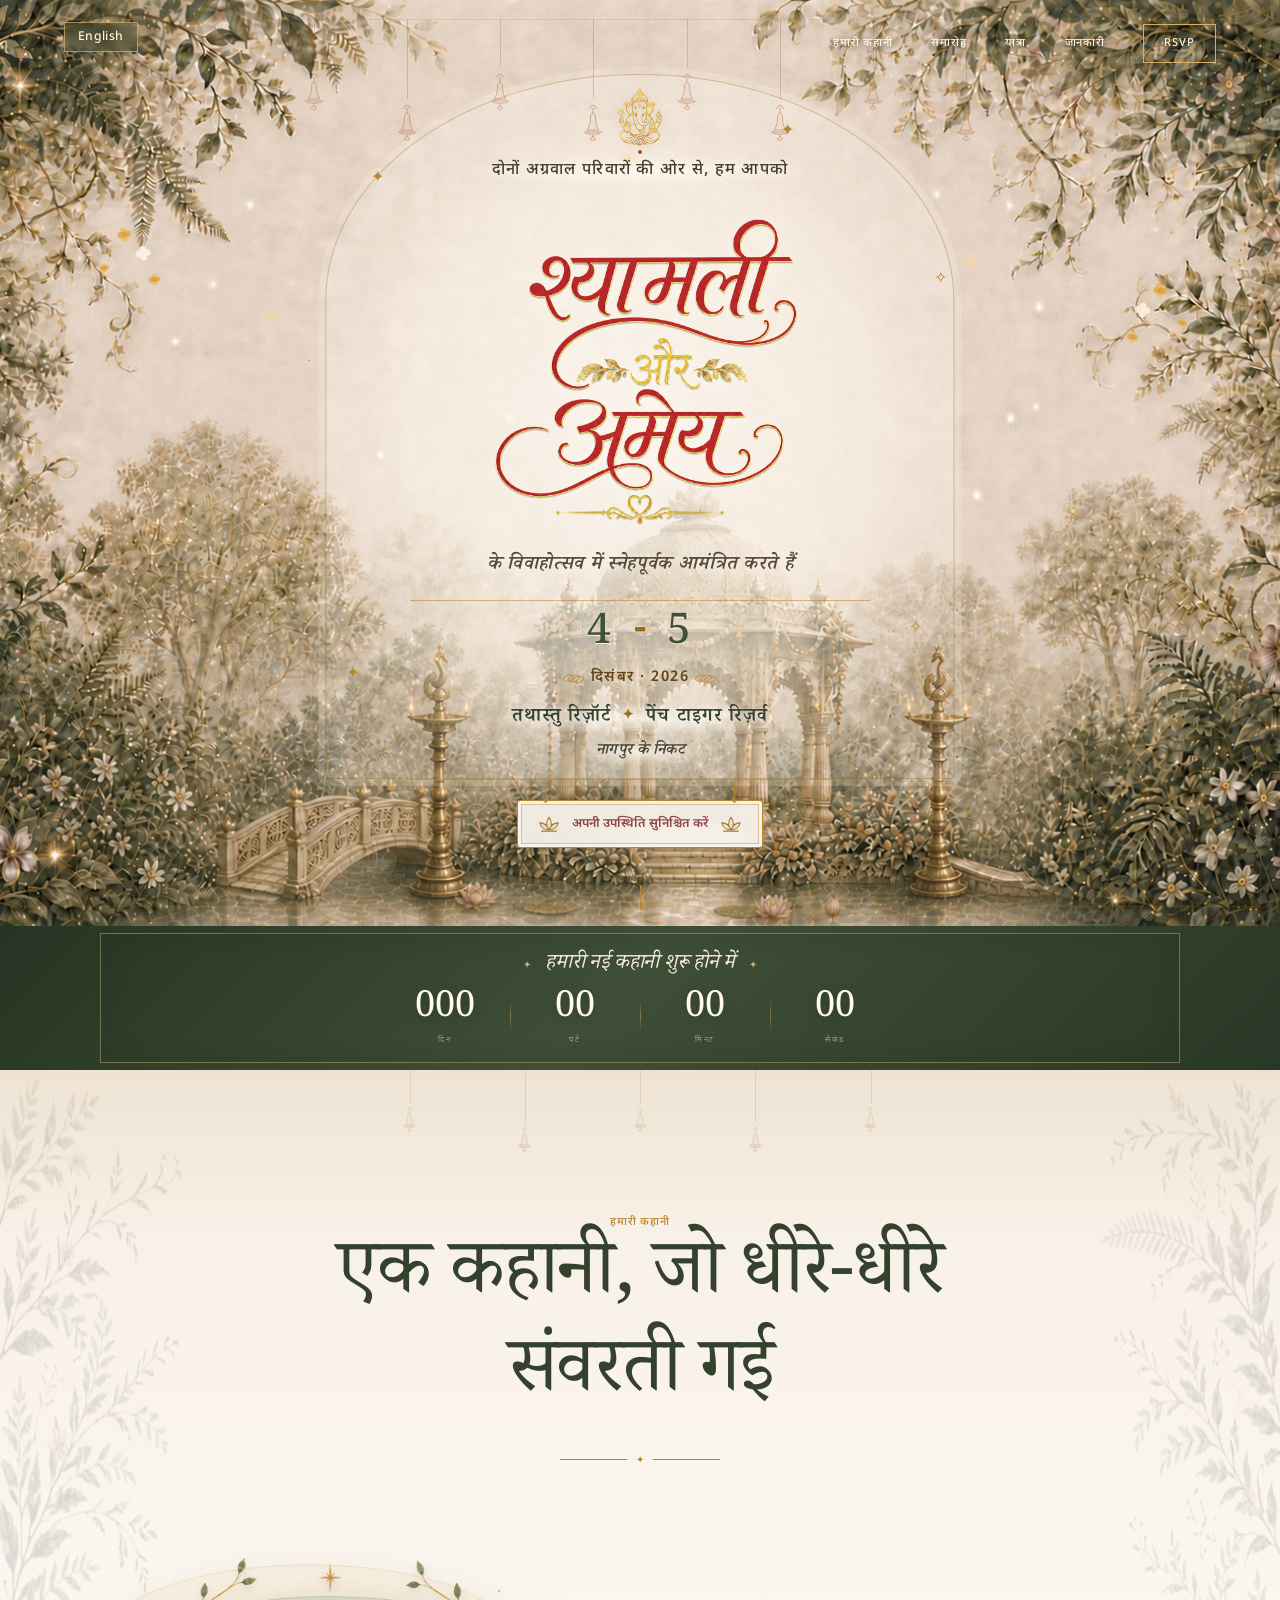
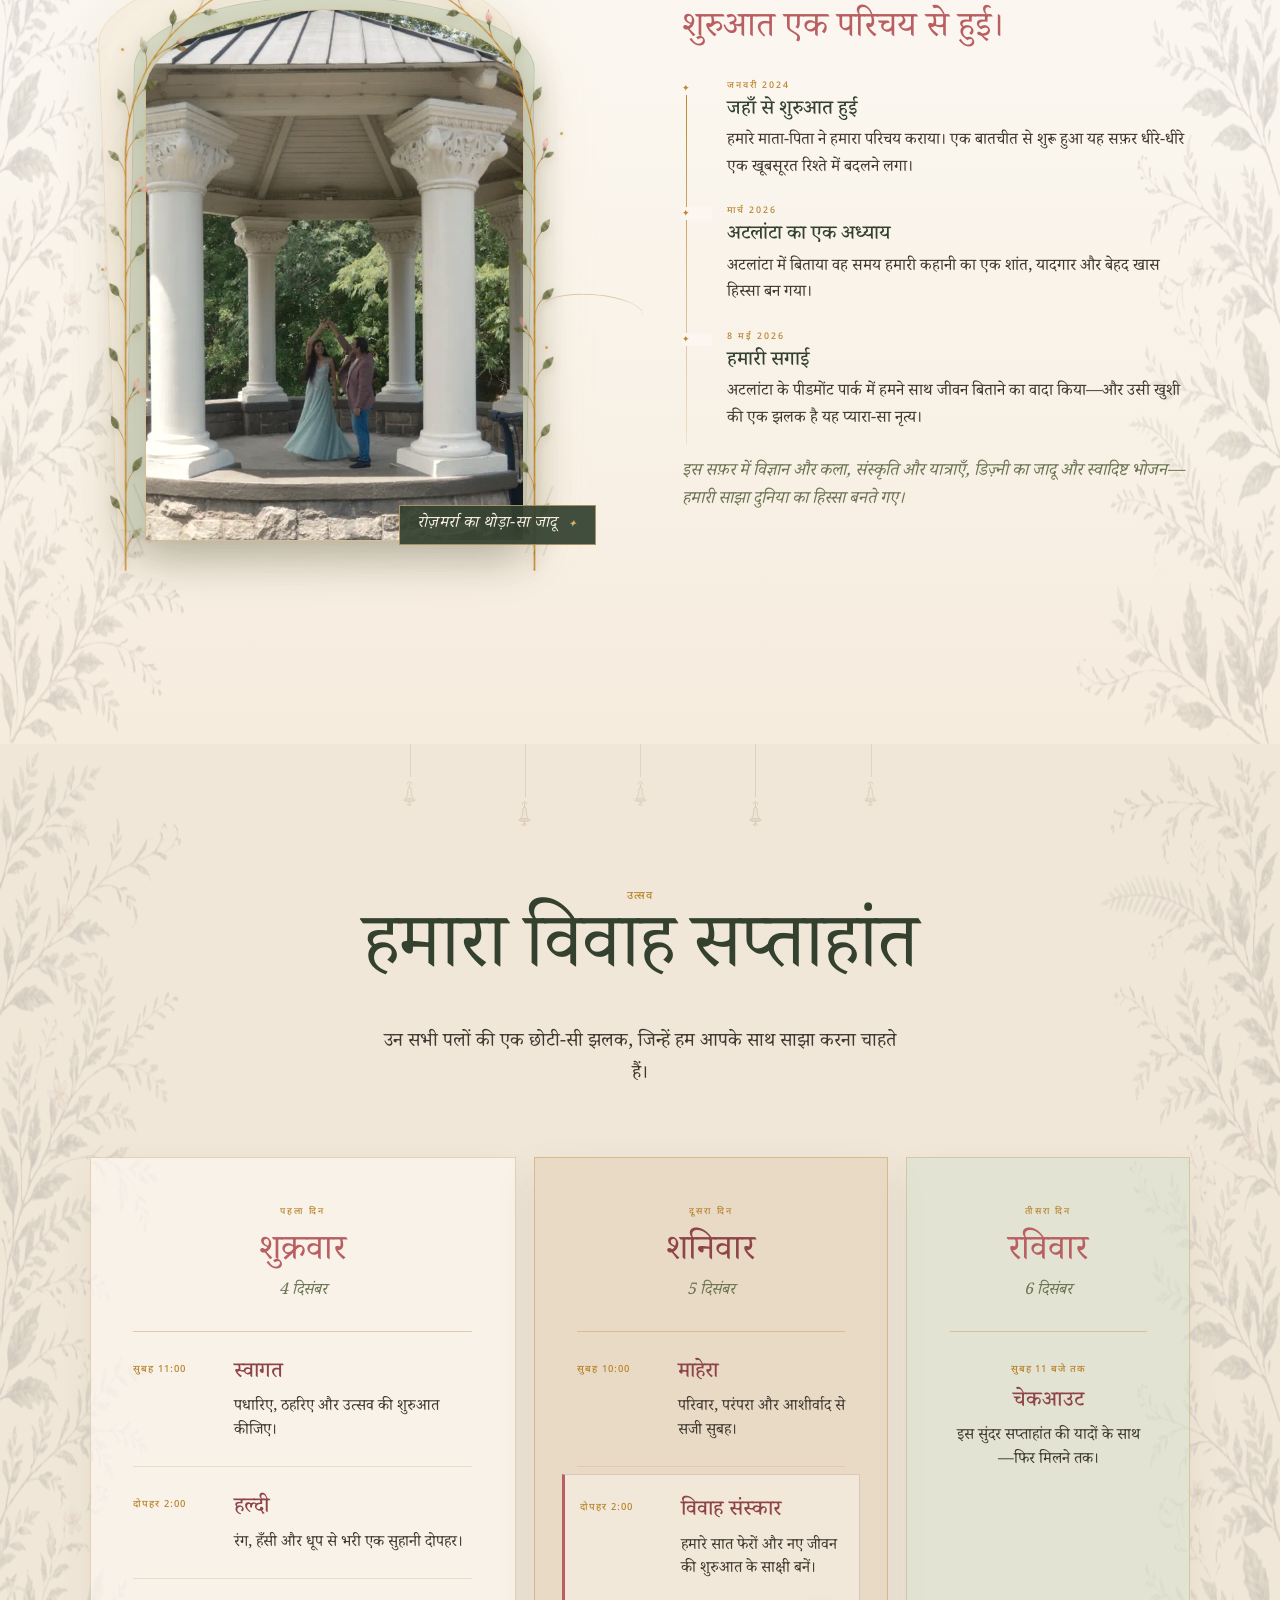
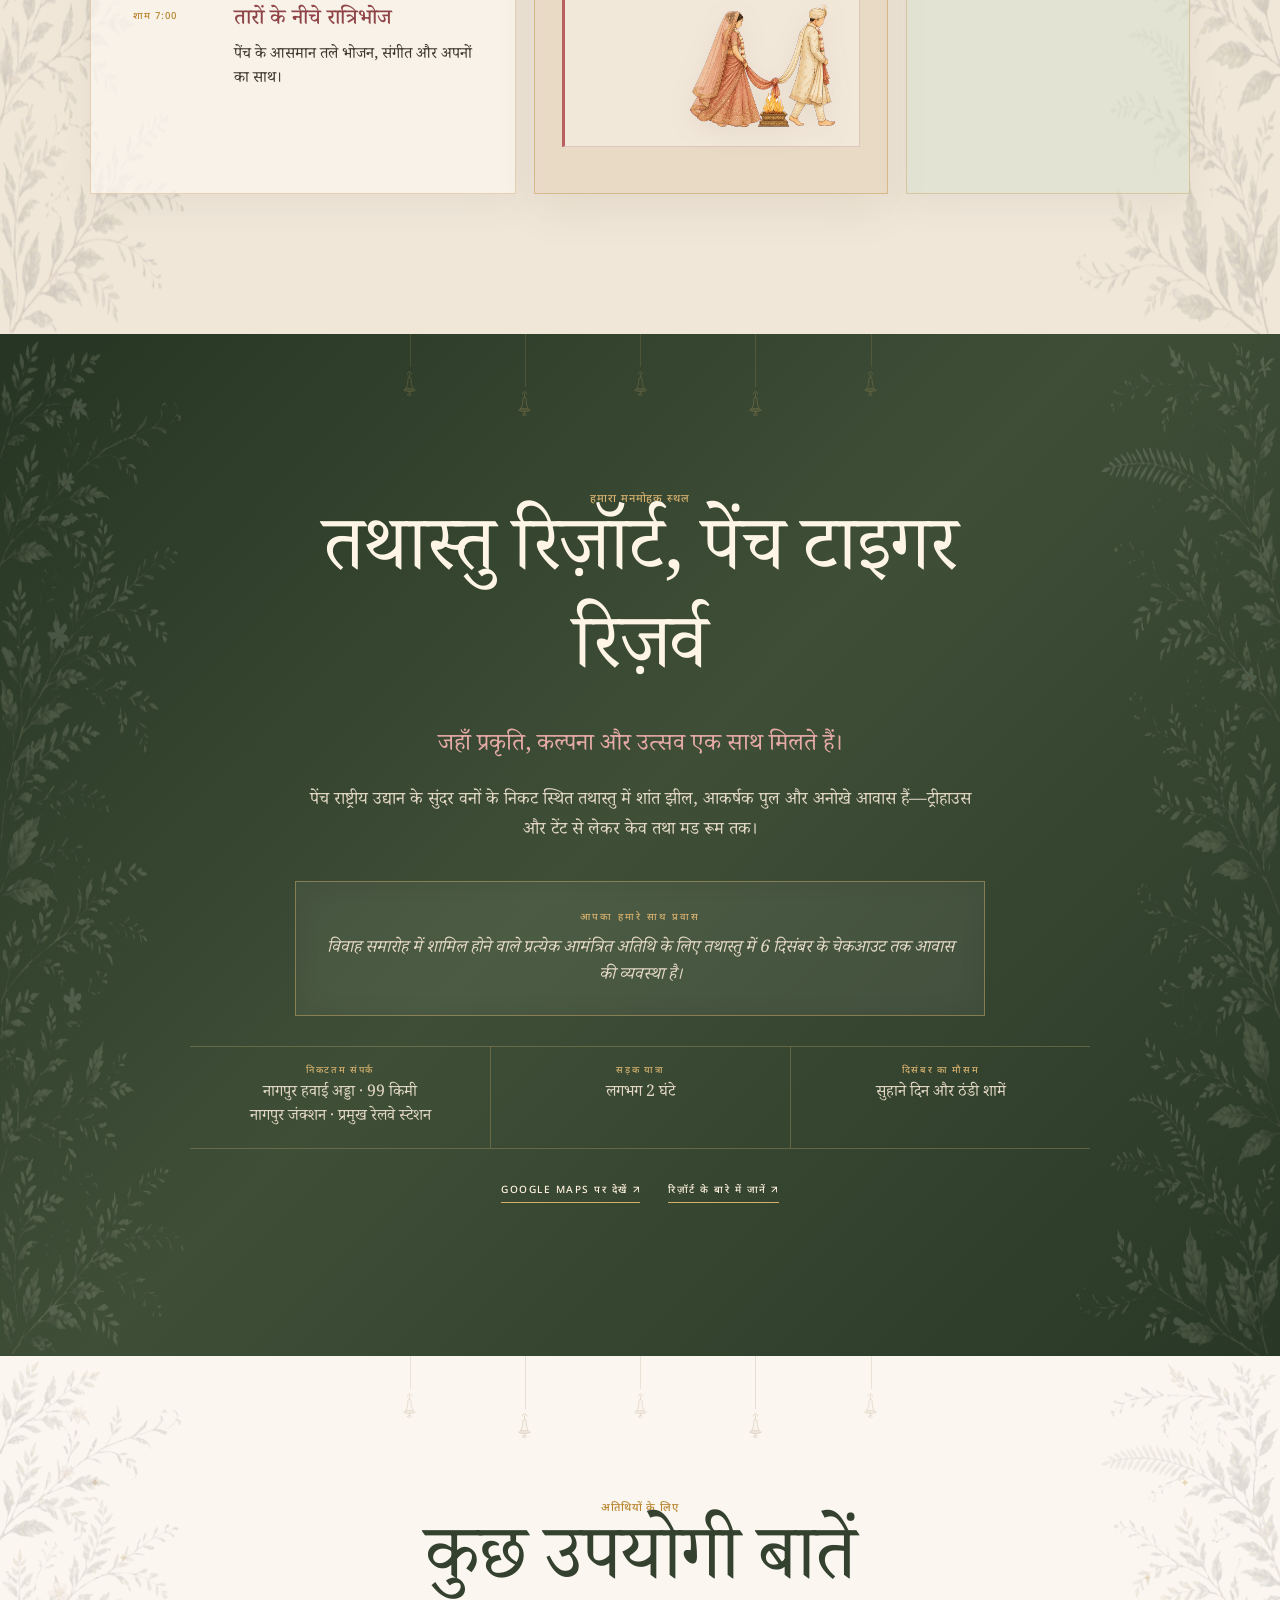
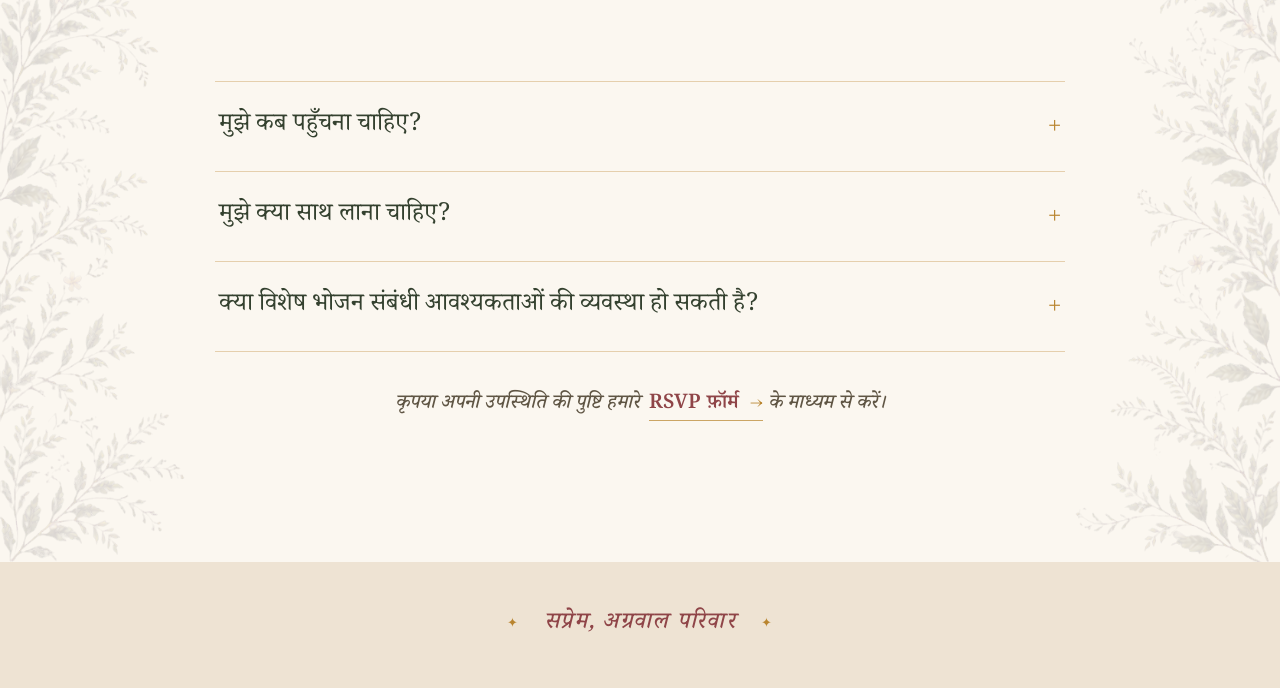
==== hi/index.html @ 08438960 "Add Hindi wedding website" ====
<!doctype html>
<html lang="hi">
  <head>
    <meta charset="UTF-8" />
    <meta name="viewport" content="width=device-width, initial-scale=1.0" />
    <meta name="theme-color" content="#f7f0e7" />
    <meta name="description" content="श्यामली और अमेय के विवाह समारोह में आपका हार्दिक स्वागत है—4 और 5 दिसंबर, तथास्तु रिज़ॉर्ट, पेंच।" />
    <title>श्यामली और अमेय | 4–5 दिसंबर</title>
    <link rel="preconnect" href="https://fonts.googleapis.com" />
    <link rel="preconnect" href="https://fonts.gstatic.com" crossorigin />
    <link href="https://fonts.googleapis.com/css2?family=Cormorant+Garamond:ital,wght@0,400;0,500;0,600;1,400&family=DM+Sans:wght@300;400;500&family=Italiana&family=Noto+Sans+Devanagari:wght@300;400;500;600&family=Noto+Serif+Devanagari:wght@400;500;600&display=swap" rel="stylesheet" />
    <link rel="alternate" hreflang="en" href="../" />
    <link rel="stylesheet" href="../styles.css" />
    <script src="../script.js" defer></script>
  </head>
  <body class="hindi">
    <div class="grain" aria-hidden="true"></div>
    <div class="opening" aria-hidden="true"><div class="opening-sparkles"><i></i><i></i><i></i><i></i><i></i><i></i><i></i><i></i></div></div>
    <a class="language-switch" href="../" lang="en" aria-label="View the English version">English</a>

    <header class="site-header" id="top">
      <nav id="site-nav" aria-label="मुख्य नेविगेशन">
        <a href="#story">हमारी कहानी</a>
        <a href="#celebrations">समारोह</a>
        <a href="#travel">यात्रा</a>
        <a href="#faq">जानकारी</a>
        <a class="nav-rsvp" href="https://docs.google.com/forms/d/e/1FAIpQLSeT7L4MS-FbCJiTMoEOImOir26isin3JlbI_p56dEDRg6IPHA/viewform?usp=header">RSVP</a>
      </nav>
    </header>

    <main>
      <section class="hero">
        <div class="stars" aria-hidden="true"><i>✦</i><i>✧</i><i>✦</i><i>✧</i><i>✦</i><i>·</i></div>
        <div class="fireflies" aria-hidden="true"><i></i><i></i><i></i><i></i><i></i><i></i><i></i></div>
        <div class="indian-accents" aria-hidden="true">
          <svg class="bell-symbols" width="0" height="0"><symbol id="temple-bell" viewBox="0 0 44 58"><path d="M17 7c0-7 10-7 10 0m-5 0v7M10 44h24M13 41c4-7 5-12 5-19 0-5 2-8 4-8s4 3 4 8c0 7 1 12 5 19H13ZM8 44c4 5 24 5 28 0m-14 4v4m-4 3c2-5 6-5 8 0-2 3-6 3-8 0Z" /></symbol></svg>
          <div class="bell-garland"><i><svg viewBox="0 0 44 58"><use href="#temple-bell" /></svg></i><i><svg viewBox="0 0 44 58"><use href="#temple-bell" /></svg></i><i><svg viewBox="0 0 44 58"><use href="#temple-bell" /></svg></i><i><svg viewBox="0 0 44 58"><use href="#temple-bell" /></svg></i><i><svg viewBox="0 0 44 58"><use href="#temple-bell" /></svg></i><i><svg viewBox="0 0 44 58"><use href="#temple-bell" /></svg></i><i><svg viewBox="0 0 44 58"><use href="#temple-bell" /></svg></i><i><svg viewBox="0 0 44 58"><use href="#temple-bell" /></svg></i></div>
          <div class="blossoms blossoms-left"><i></i><i></i><i></i><b></b></div><div class="blossoms blossoms-right"><i></i><i></i><i></i><b></b></div>
        </div>
        <div class="hero-copy reveal">
          <div class="ganesha-mark" aria-hidden="true"><img class="hero-ganesha" src="../ganesha-gold.png" alt="" /><i></i></div>
          <p class="hero-kicker">दोनों अग्रवाल परिवारों की ओर से, हम आपको</p>
          <h1 class="sr-only">श्यामली और अमेय</h1>
          <img class="hero-wordmark hero-wordmark-hindi" src="../hero-wordmark-hindi-v3.png" alt="श्यामली और अमेय" />
          <p class="hero-invitation">के विवाहोत्सव में स्नेहपूर्वक आमंत्रित करते हैं</p>
          <div class="hero-details">
            <p class="date"><strong>4 <em>-</em> 5</strong><span class="date-month"><i class="lotus-bud" aria-hidden="true"></i>दिसंबर · 2026<i class="lotus-bud" aria-hidden="true"></i></span></p>
            <p class="place"><span>तथास्तु रिज़ॉर्ट</span><i>✦</i><span>पेंच टाइगर रिज़र्व</span></p>
            <p class="venue-note">नागपुर के निकट</p>
          </div>
          <a class="button" href="https://docs.google.com/forms/d/e/1FAIpQLSeT7L4MS-FbCJiTMoEOImOir26isin3JlbI_p56dEDRg6IPHA/viewform?usp=header">
            <svg class="button-lotus" viewBox="0 0 24 18" aria-hidden="true"><path d="M12 15C8.5 11.5 8.7 5.4 12 1.5c3.3 3.9 3.5 10 0 13.5ZM12 15C7.1 15 3.2 12.2 2 7.5c4.8.1 8.1 2.7 10 7.5Zm0 0c4.9 0 8.8-2.8 10-7.5-4.8.1-8.1 2.7-10 7.5ZM4 16.5h16" /></svg><span>अपनी उपस्थिति सुनिश्चित करें</span><svg class="button-lotus" viewBox="0 0 24 18" aria-hidden="true"><path d="M12 15C8.5 11.5 8.7 5.4 12 1.5c3.3 3.9 3.5 10 0 13.5ZM12 15C7.1 15 3.2 12.2 2 7.5c4.8.1 8.1 2.7 10 7.5Zm0 0c4.9 0 8.8-2.8 10-7.5-4.8.1-8.1 2.7-10 7.5ZM4 16.5h16" /></svg>
          </a>
        </div>
        <div class="scroll-cue" aria-hidden="true"><span>आगे बढ़ें</span><i></i></div>
      </section>

      <section class="countdown-section" aria-label="विवाह की उलटी गिनती">
        <div class="countdown-inner reveal">
          <div class="countdown-heading"><span aria-hidden="true">✦</span><div><p>हमारे नए अध्याय तक</p><h2>हमारी नई कहानी शुरू होने में</h2></div><span aria-hidden="true">✦</span></div>
          <div class="countdown" data-date="2026-12-05T17:00:00+05:30"><div><strong data-unit="days">000</strong><span>दिन</span></div><div><strong data-unit="hours">00</strong><span>घंटे</span></div><div><strong data-unit="minutes">00</strong><span>मिनट</span></div><div><strong data-unit="seconds">00</strong><span>सेकंड</span></div></div>
        </div>
      </section>

      <section class="story section" id="story">
        <div class="section-canopy" aria-hidden="true"><div class="section-bells"><i><svg viewBox="0 0 44 58"><use href="#temple-bell" /></svg></i><i><svg viewBox="0 0 44 58"><use href="#temple-bell" /></svg></i><i><svg viewBox="0 0 44 58"><use href="#temple-bell" /></svg></i><i><svg viewBox="0 0 44 58"><use href="#temple-bell" /></svg></i><i><svg viewBox="0 0 44 58"><use href="#temple-bell" /></svg></i></div></div>
        <div class="section-heading reveal"><span class="kicker">हमारी कहानी</span><h2>एक कहानी, जो धीरे-धीरे संवरती गई</h2></div>
        <div class="story-layout">
          <figure class="story-image reveal">
            <span class="story-ambient" aria-hidden="true"><i></i><i></i><i></i><i></i><i></i></span>
            <img class="story-motion" src="../our-story.webp" alt="बगीचे में साथ नृत्य करते श्यामली और अमेय" width="600" height="800" loading="lazy" />
            <img class="story-still" src="../our-story-still.jpg" alt="बगीचे में साथ नृत्य करते श्यामली और अमेय" width="600" height="800" loading="lazy" />
            <img class="story-botanical-frame" src="../story-frame-v4.png" alt="" aria-hidden="true" />
            <figcaption>रोज़मर्रा का थोड़ा-सा जादू <span>✦</span></figcaption>
          </figure>
          <div class="story-copy reveal">
            <p class="lead">शुरुआत एक परिचय से हुई।</p>
            <ol class="story-moments">
              <li><time datetime="2024-01">जनवरी 2024</time><h3>जहाँ से शुरुआत हुई</h3><p>हमारे माता-पिता ने हमारा परिचय कराया। एक बातचीत से शुरू हुआ यह सफ़र धीरे-धीरे एक खूबसूरत रिश्ते में बदलने लगा।</p></li>
              <li><time datetime="2026-03">मार्च 2026</time><h3>अटलांटा का एक अध्याय</h3><p>अटलांटा में बिताया वह समय हमारी कहानी का एक शांत, यादगार और बेहद खास हिस्सा बन गया।</p></li>
              <li><time datetime="2026-05-08">8 मई 2026</time><h3>हमारी सगाई</h3><p>अटलांटा के पीडमोंट पार्क में हमने साथ जीवन बिताने का वादा किया—और उसी खुशी की एक झलक है यह प्यारा-सा नृत्य।</p></li>
            </ol>
            <p class="story-closing">इस सफ़र में विज्ञान और कला, संस्कृति और यात्राएँ, डिज़्नी का जादू और स्वादिष्ट भोजन—हमारी साझा दुनिया का हिस्सा बनते गए।</p>
          </div>
        </div>
      </section>

      <section class="celebrations section" id="celebrations">
        <div class="section-canopy" aria-hidden="true"><div class="section-bells"><i><svg viewBox="0 0 44 58"><use href="#temple-bell" /></svg></i><i><svg viewBox="0 0 44 58"><use href="#temple-bell" /></svg></i><i><svg viewBox="0 0 44 58"><use href="#temple-bell" /></svg></i><i><svg viewBox="0 0 44 58"><use href="#temple-bell" /></svg></i><i><svg viewBox="0 0 44 58"><use href="#temple-bell" /></svg></i></div></div>
        <div class="section-heading reveal"><span class="kicker">उत्सव</span><h2>हमारा विवाह सप्ताहांत</h2><p>उन सभी पलों की एक छोटी-सी झलक, जिन्हें हम आपके साथ साझा करना चाहते हैं।</p></div>
        <div class="schedule-grid">
          <article class="schedule-day reveal"><header><span>पहला दिन</span><h3>शुक्रवार</h3><p>4 दिसंबर</p></header><ol><li><time datetime="2026-12-04T11:00">सुबह 11:00</time><div><h4>स्वागत</h4><p>पधारिए, ठहरिए और उत्सव की शुरुआत कीजिए।</p></div></li><li><time datetime="2026-12-04T14:00">दोपहर 2:00</time><div><h4>हल्दी</h4><p>रंग, हँसी और धूप से भरी एक सुहानी दोपहर।</p></div></li><li><time datetime="2026-12-04T19:00">शाम 7:00</time><div><h4>तारों के नीचे रात्रिभोज</h4><p>पेंच के आसमान तले भोजन, संगीत और अपनों का साथ।</p></div></li></ol></article>
          <article class="schedule-day featured reveal"><header><span>दूसरा दिन</span><h3>शनिवार</h3><p>5 दिसंबर</p></header><ol><li><time datetime="2026-12-05T10:00">सुबह 10:00</time><div><h4>माहेरा</h4><p>परिवार, परंपरा और आशीर्वाद से सजी सुबह।</p></div></li><li><time datetime="2026-12-05T14:00">दोपहर 2:00</time><div><h4>विवाह संस्कार</h4><p>हमारे सात फेरों और नए जीवन की शुरुआत के साक्षी बनें।</p><img class="ceremony-art" src="../pheras-clipart.png" alt="" aria-hidden="true" loading="lazy" /></div></li></ol></article>
          <article class="schedule-day departure reveal"><header><span>तीसरा दिन</span><h3>रविवार</h3><p>6 दिसंबर</p></header><ol><li><time datetime="2026-12-06T11:00">सुबह 11 बजे तक</time><div><h4>चेकआउट</h4><p>इस सुंदर सप्ताहांत की यादों के साथ—फिर मिलने तक।</p></div></li></ol></article>
        </div>
      </section>

      <section class="venue" id="travel">
        <div class="section-canopy" aria-hidden="true"><div class="section-bells"><i><svg viewBox="0 0 44 58"><use href="#temple-bell" /></svg></i><i><svg viewBox="0 0 44 58"><use href="#temple-bell" /></svg></i><i><svg viewBox="0 0 44 58"><use href="#temple-bell" /></svg></i><i><svg viewBox="0 0 44 58"><use href="#temple-bell" /></svg></i><i><svg viewBox="0 0 44 58"><use href="#temple-bell" /></svg></i></div></div>
        <div class="venue-copy reveal">
          <span class="kicker">हमारा मनमोहक स्थल</span><h2>तथास्तु रिज़ॉर्ट, पेंच टाइगर रिज़र्व</h2><p class="lead">जहाँ प्रकृति, कल्पना और उत्सव एक साथ मिलते हैं।</p>
          <p>पेंच राष्ट्रीय उद्यान के सुंदर वनों के निकट स्थित तथास्तु में शांत झील, आकर्षक पुल और अनोखे आवास हैं—ट्रीहाउस और टेंट से लेकर केव तथा मड रूम तक।</p>
          <div class="stay-note"><span>आपका हमारे साथ प्रवास</span><p>विवाह समारोह में शामिल होने वाले प्रत्येक आमंत्रित अतिथि के लिए तथास्तु में 6 दिसंबर के चेकआउट तक आवास की व्यवस्था है।</p></div>
          <dl><div><dt>निकटतम संपर्क</dt><dd>नागपुर हवाई अड्डा · 99 किमी<br />नागपुर जंक्शन · प्रमुख रेलवे स्टेशन</dd></div><div><dt>सड़क यात्रा</dt><dd>लगभग 2 घंटे</dd></div><div><dt>दिसंबर का मौसम</dt><dd>सुहाने दिन और ठंडी शामें</dd></div></dl>
          <div class="venue-links"><a class="text-link" href="https://maps.google.com/?q=Tathastu+Pench+Awarghani+Turia+Road+Madhya+Pradesh" target="_blank" rel="noreferrer">Google Maps पर देखें <span>↗</span></a><a class="text-link" href="https://www.tathasturesorts.com/resorts/pench" target="_blank" rel="noreferrer">रिज़ॉर्ट के बारे में जानें <span>↗</span></a></div>
        </div>
      </section>

      <section class="faq section" id="faq">
        <div class="section-canopy" aria-hidden="true"><div class="section-bells"><i><svg viewBox="0 0 44 58"><use href="#temple-bell" /></svg></i><i><svg viewBox="0 0 44 58"><use href="#temple-bell" /></svg></i><i><svg viewBox="0 0 44 58"><use href="#temple-bell" /></svg></i><i><svg viewBox="0 0 44 58"><use href="#temple-bell" /></svg></i><i><svg viewBox="0 0 44 58"><use href="#temple-bell" /></svg></i></div></div>
        <div class="section-heading reveal"><span class="kicker">अतिथियों के लिए</span><h2>कुछ उपयोगी बातें</h2></div>
        <div class="faq-list reveal">
          <details><summary>मुझे कब पहुँचना चाहिए?<span>+</span></summary><p>हम 4 दिसंबर की दोपहर तक पहुँचने का सुझाव देते हैं, ताकि आप आराम से ठहरकर समारोहों के लिए तैयार हो सकें।</p></details>
          <details><summary>मुझे क्या साथ लाना चाहिए?<span>+</span></summary><p>समारोहों के लिए उत्सवी परिधान और दिसंबर की ठंडी शामों के लिए एक हल्की गर्म परत रखें। रिज़ॉर्ट में आरामदायक जूते उपयोगी रहेंगे।</p></details>
          <details><summary>क्या विशेष भोजन संबंधी आवश्यकताओं की व्यवस्था हो सकती है?<span>+</span></summary><p>बिल्कुल। RSVP भरते समय अपनी एलर्जी या भोजन संबंधी आवश्यकताएँ हमें बताएँ; हम उनका पूरा ध्यान रखेंगे।</p></details>
        </div>
        <p class="faq-rsvp reveal">कृपया अपनी उपस्थिति की पुष्टि हमारे <a href="https://docs.google.com/forms/d/e/1FAIpQLSeT7L4MS-FbCJiTMoEOImOir26isin3JlbI_p56dEDRg6IPHA/viewform?usp=header">RSVP फ़ॉर्म <span>→</span></a> के माध्यम से करें।</p>
      </section>
    </main>

    <footer><p class="footer-family"><i aria-hidden="true">✦</i>सप्रेम, अग्रवाल परिवार<i aria-hidden="true">✦</i></p></footer>
  </body>
</html>
---- styles.css ----
:root {
  --ivory: #fbf7f0;
  --paper: #f5eadc;
  --rose: #b95f62;
  --rose-dark: #8f4548;
  --sage: #6b7552;
  --forest: #34412f;
  --gold: #b9852f;
  --gold-light: #d5b06d;
  --ink: #3f382f;
  --serif: "Cormorant Garamond", Georgia, serif;
  --display: "Italiana", Georgia, serif;
  --sans: "DM Sans", sans-serif;
}

* { box-sizing: border-box; }
html { scroll-behavior: smooth; }
body { margin: 0; color: var(--ink); background: var(--ivory); font-family: var(--sans); font-weight: 300; }
body.hindi { --serif: "Noto Serif Devanagari", "Cormorant Garamond", serif; --display: "Noto Serif Devanagari", "Italiana", serif; --sans: "Noto Sans Devanagari", "DM Sans", sans-serif; }
body.hindi h2 { line-height: 1.28; letter-spacing: -.015em; }
body.hindi .hero-kicker, body.hindi .kicker, body.hindi nav a { letter-spacing: .08em; }
body.hindi .hero-kicker { font-size: clamp(.9rem, 1.25vw, 1.08rem); line-height: 1.5; }
body.hindi .hero-invitation { line-height: 1.55; }
body.hindi .button { letter-spacing: 0; font-size: .78rem; line-height: 1.35; text-transform: none; }
body.hindi .button span { white-space: nowrap; }
body.hindi .date strong { line-height: 1; letter-spacing: .06em; }
body.hindi .date span { line-height: 1.4; letter-spacing: .1em; }
body.hindi .story-moments h3, body.hindi .schedule-day h3, body.hindi .schedule-day h4 { line-height: 1.42; }
img { display: block; max-width: 100%; }
a { color: inherit; }
.sr-only { position: absolute; width: 1px; height: 1px; overflow: hidden; clip: rect(0,0,0,0); }
.grain { position: fixed; inset: 0; z-index: 20; pointer-events: none; opacity: .055; background-image: url("data:image/svg+xml,%3Csvg viewBox='0 0 180 180' xmlns='http://www.w3.org/2000/svg'%3E%3Cfilter id='n'%3E%3CfeTurbulence type='fractalNoise' baseFrequency='.9' numOctaves='3' stitchTiles='stitch'/%3E%3C/filter%3E%3Crect width='100%25' height='100%25' filter='url(%23n)' opacity='.55'/%3E%3C/svg%3E"); }

.opening { position: fixed; inset: 0; z-index: 100; display: grid; place-content: center; overflow: hidden; background: #fbf7f0; transition: opacity .32s ease, visibility 0s linear .32s; }
.opening.is-ready { visibility: hidden; opacity: 0; pointer-events: none; }
.opening-sparkles { position: relative; width: 112px; height: 112px; }
.opening-sparkles i { position: absolute; width: 8px; height: 8px; border-radius: 1px; background: #c8953f; box-shadow: 0 0 12px rgba(200,149,63,.42); opacity: .18; transform: rotate(45deg) scale(.35); animation: openingSparkle 1.35s ease-in-out infinite; }
.opening-sparkles i::after { content: ""; position: absolute; inset: 2px -4px; border-radius: 50%; background: #c8953f; }
.opening-sparkles i:nth-child(1) { left: 48%; top: 5%; animation-delay: 0s; }
.opening-sparkles i:nth-child(2) { left: 76%; top: 21%; width: 6px; height: 6px; animation-delay: -.17s; }
.opening-sparkles i:nth-child(3) { right: 5%; top: 51%; animation-delay: -.34s; }
.opening-sparkles i:nth-child(4) { right: 23%; bottom: 9%; width: 5px; height: 5px; animation-delay: -.51s; }
.opening-sparkles i:nth-child(5) { left: 43%; bottom: 2%; animation-delay: -.68s; }
.opening-sparkles i:nth-child(6) { left: 16%; bottom: 22%; width: 6px; height: 6px; animation-delay: -.85s; }
.opening-sparkles i:nth-child(7) { left: 3%; top: 37%; animation-delay: -1.02s; }
.opening-sparkles i:nth-child(8) { left: 22%; top: 14%; width: 5px; height: 5px; animation-delay: -1.19s; }
@keyframes openingSparkle { 0%,100% { opacity: .12; transform: rotate(45deg) scale(.4); } 45% { opacity: .9; transform: rotate(90deg) scale(1); } }
.language-switch { position: absolute; z-index: 35; top: 22px; left: 5vw; min-width: 61px; padding: 8px 13px 7px; color: #fff4df; border: 1px solid rgba(213,176,109,.72); background: rgba(52,65,47,.32); box-shadow: 0 4px 16px rgba(31,39,27,.1); text-align: center; text-decoration: none; font: 500 .76rem/1.1 var(--sans); letter-spacing: .06em; backdrop-filter: blur(5px); transition: background .25s, transform .25s; }
.language-switch:hover { background: rgba(52,65,47,.55); transform: translateY(-1px); }
body.hindi .language-switch { letter-spacing: .03em; }

.site-header { position: absolute; top: 0; left: 0; z-index: 30; width: 100%; padding: 24px 5vw; display: flex; align-items: center; justify-content: flex-end; color: #fff4df; text-shadow: 0 1px 8px rgba(28,38,24,.72); }
.site-header.scrolled { position: fixed; padding-block: 15px; color: var(--forest); text-shadow: none; background: rgba(251,247,240,.92); backdrop-filter: blur(14px); box-shadow: 0 1px 0 rgba(185,133,47,.18); animation: slideDown .4s both; }
@keyframes slideDown { from { transform: translateY(-100%); } }
.wordmark, .footer-mark { font: 400 1.45rem/1 var(--display); letter-spacing: .08em; text-decoration: none; }
.wordmark i, .footer-mark i { color: var(--rose); font-family: var(--serif); }
nav { display: flex; align-items: center; gap: clamp(22px, 3vw, 48px); }
nav a { position: relative; color: inherit; text-decoration: none; text-transform: uppercase; letter-spacing: .16em; font-size: .69rem; font-weight: 500; }
nav a:not(.nav-rsvp)::after { content: ""; position: absolute; left: 0; bottom: -7px; width: 0; height: 1px; background: var(--gold); transition: width .3s; }
nav a:hover::after { width: 100%; }
.nav-rsvp { padding: 11px 20px; border: 1px solid var(--gold-light); }
.site-header.scrolled .nav-rsvp { border-color: var(--gold); }

.hero { position: relative; min-height: 100svh; display: grid; place-items: center; overflow: hidden; isolation: isolate; background: #f7eee2 url("hero-garden-desktop-v9.png") center/cover no-repeat; }
.hero::before { content: ""; position: absolute; z-index: 0; width: min(49vw, 660px); height: 76%; top: 8%; left: 50%; transform: translateX(-50%); border: 1px solid rgba(185,133,47,.42); border-radius: 50% 50% 4px 4px / 32% 32% 4px 4px; background: radial-gradient(ellipse at center, rgba(255,251,245,.82) 0, rgba(255,249,239,.6) 52%, rgba(255,249,239,.12) 78%, transparent 79%); box-shadow: 0 0 0 7px rgba(251,247,240,.2), inset 0 0 60px rgba(255,255,255,.3); }
.hero::after { content: ""; position: absolute; inset: 19px; z-index: 6; border: 1px solid rgba(185,133,47,.18); pointer-events: none; }
.indian-accents { position: absolute; inset: 0; z-index: 2; pointer-events: none; }
.bell-symbols { position: absolute; }
.bell-garland { position: absolute; top: 19px; left: 50%; z-index: 3; width: min(680px, 72vw); display: flex; justify-content: space-between; transform: translateX(-50%); }
.bell-garland > i { position: relative; width: 28px; height: 91px; opacity: .47; }
.bell-garland > i:nth-child(even) { height: 122px; opacity: .52; }
.bell-garland > i::before { content: ""; position: absolute; top: 0; left: 50%; width: 1px; height: calc(100% - 42px); background: rgba(173,105,60,.62); }
.bell-garland svg { position: absolute; left: 0; bottom: 0; width: 28px; overflow: visible; fill: rgba(179,105,57,.08); stroke: #ad693c; stroke-width: 1.45; stroke-linecap: round; stroke-linejoin: round; transform-origin: 50% 0; animation: bellSway 6.5s ease-in-out infinite alternate; }
.bell-garland > i:nth-child(2n) svg { animation-delay: -2.1s; }.bell-garland > i:nth-child(3n) svg { animation-delay: -4.2s; }
.blossoms { position: absolute; width: 88px; height: 80px; opacity: .82; }
.blossoms-left { left: 6.5%; top: 24%; transform: rotate(-11deg); }
.blossoms-right { right: 6%; top: 30%; transform: scaleX(-1) rotate(-8deg); }
.blossoms i, .blossoms b { position: absolute; display: block; border-radius: 50%; }
.blossoms i { width: 9px; height: 9px; background: #d99932; box-shadow: -5px 0 #e4a842, 5px 0 #e4a842, 0 -5px #efbd5a, 0 5px #efbd5a; }
.blossoms i:nth-child(1) { top: 8px; left: 42px; transform: scale(.72); }
.blossoms i:nth-child(2) { top: 37px; left: 16px; transform: scale(.5); }
.blossoms i:nth-child(3) { top: 58px; left: 63px; transform: scale(.6); }
.blossoms b { top: 31px; left: 58px; width: 7px; height: 7px; background: #fff9e9; box-shadow: -4px 0 #fff9e9, 4px 0 #fff9e9, 0 -4px #fff9e9, 0 4px #fff9e9, 0 1px 5px rgba(70,79,54,.18); }
@keyframes bellSway { from { rotate: -1.5deg; } to { rotate: 1.5deg; } }
.hero-copy { position: relative; z-index: 4; width: min(720px, 100%); text-align: center; padding: 86px 20px 78px; }
.ganesha-mark { position: relative; width: 48px; margin: 0 auto 9px; }
.hero-ganesha { width: 48px; height: auto; filter: drop-shadow(0 1px 4px rgba(116,82,28,.16)); }
.ganesha-mark > i { position: absolute; left: 50%; bottom: -7px; width: 4px; height: 4px; border-radius: 50%; background: #a63f3f; box-shadow: 0 0 0 1px rgba(255,244,221,.75); transform: translateX(-50%); }
.eyebrow, .kicker { margin: 0 0 22px; color: var(--gold); text-transform: uppercase; letter-spacing: .32em; font-size: .69rem; font-weight: 500; }
.hero-kicker { width: fit-content; margin: 0 auto; padding: 3px 18px; color: #463a27; background: radial-gradient(ellipse at center, rgba(255,251,243,.78), rgba(255,251,243,0) 75%); text-transform: uppercase; font: 500 clamp(.69rem, .9vw, .8rem)/1.4 var(--sans); letter-spacing: .29em; text-shadow: 0 1px 8px #fffaf0; }
.hero-wordmark { width: min(410px, 37vw); margin: -1px auto -15px; filter: drop-shadow(0 3px 9px rgba(255,251,241,.7)); }
body.hindi .hero-wordmark-hindi { width: min(390px, 35vw); margin-block: -18px -6px; }
.hero-invitation { margin: 0; color: #584a38; font: italic 600 clamp(1.03rem, 1.5vw, 1.26rem)/1.3 var(--serif); letter-spacing: .035em; text-shadow: 0 1px 8px rgba(255,251,243,.95); }
.hero-details { width: min(460px, 92%); margin: 18px auto 20px; padding: 15px 0 14px; border-top: 1px solid rgba(185,133,47,.55); border-bottom: 1px solid rgba(185,133,47,.55); }
.date { margin: 0; color: var(--forest); text-transform: uppercase; }
.date strong { display: block; color: #3f5038; font: 500 clamp(2.05rem, 3.3vw, 2.68rem)/.92 var(--serif); font-variant-numeric: lining-nums; letter-spacing: .1em; text-shadow: 0 1px 0 rgba(255,250,239,.9); }
.date strong sup { position: relative; top: -.52em; margin-left: .04em; font: italic 500 .37em/1 var(--serif); letter-spacing: .04em; }
.date strong em { display: inline-block; margin: 0 .16em; color: #9b671a; font: normal 600 .94em/.75 var(--sans); letter-spacing: 0; vertical-align: .05em; text-shadow: 0 1px 5px rgba(255,244,219,.9); transform: none; }
.date span { display: flex; justify-content: center; align-items: center; gap: 13px; margin-top: 10px; color: #674315; font: 600 clamp(.86rem, 1.15vw, .96rem)/1 var(--sans); letter-spacing: .21em; text-shadow: 0 1px 7px rgba(255,248,235,.95); }
.lotus-bud { position: relative; flex: 0 0 8px; width: 8px; height: 11px; border: 1px solid var(--gold); border-radius: 70% 0 70% 0; transform: rotate(45deg); opacity: .75; }
.lotus-bud::before, .lotus-bud::after { content: ""; position: absolute; width: 6px; height: 8px; border: 1px solid var(--gold); border-radius: 70% 0 70% 0; }
.lotus-bud::before { left: -5px; top: 3px; }
.lotus-bud::after { right: -5px; top: -3px; }
.place { width: fit-content; margin: 14px auto 0; padding: 2px 18px; display: flex; justify-content: center; align-items: center; gap: 11px; color: #34412f; background: radial-gradient(ellipse at center, rgba(255,251,243,.82), rgba(255,251,243,0) 76%); font: 600 clamp(1.08rem, 1.5vw, 1.22rem)/1.4 var(--serif); letter-spacing: .055em; text-shadow: 0 1px 8px #fffaf0; }
.place span { white-space: nowrap; }
.place i { color: #9e6d1f; font-size: .72em; font-style: normal; text-shadow: 0 1px 7px #fff8e8; }
.venue-note { width: fit-content; margin: 6px auto 0; padding: 1px 16px 3px; color: #4b4439; background: radial-gradient(ellipse at center, rgba(255,251,243,.72), rgba(255,251,243,0) 76%); font: italic 600 .98rem/1.35 var(--serif); letter-spacing: .025em; text-shadow: 0 1px 8px #fffaf0; }
.button { position: relative; min-width: 245px; display: inline-grid; grid-template-columns: 22px 1fr 22px; gap: 12px; align-items: center; padding: 15px 20px 14px; color: var(--rose-dark); border: 1px solid #b9852f; border-radius: 3px; background: rgba(251,247,240,.92); box-shadow: inset 0 0 0 3px rgba(251,247,240,.96), inset 0 0 0 4px rgba(185,133,47,.45), 0 9px 24px rgba(73,58,37,.14); text-decoration: none; text-transform: uppercase; letter-spacing: .17em; font-size: .66rem; font-weight: 600; backdrop-filter: blur(3px); transform-origin: 50% -20px; transition: color .3s, background .3s, border-color .3s, transform .3s, box-shadow .3s; }
.button::before, .button::after { content: ""; position: absolute; top: -21px; width: 5px; height: 23px; background: linear-gradient(#b9852f,#b9852f) center top/1px 19px no-repeat, radial-gradient(circle,#b9852f 0 2px,transparent 2.4px) center bottom/5px 5px no-repeat; opacity: .8; pointer-events: none; }
.button::before { left: 25px; }
.button::after { right: 25px; }
.button span { text-align: center; white-space: nowrap; }
.button-lotus { width: 22px; fill: rgba(185,133,47,.08); stroke: #aa7728; stroke-width: 1.15; stroke-linecap: round; stroke-linejoin: round; }
.button:hover { color: #783b3f; border-color: #a87322; background: rgba(255,251,243,.97); box-shadow: inset 0 0 0 3px rgba(251,247,240,.98), inset 0 0 0 4px rgba(185,133,47,.58), 0 11px 27px rgba(73,58,37,.19); transform: translateY(1px) rotate(.25deg); }
.button:focus-visible { outline: 2px solid #b9852f; outline-offset: 4px; }
.stars i { position: absolute; color: var(--gold); font-style: normal; animation: twinkle 2.2s infinite alternate; }
.stars i:nth-child(1) { top: 18%; left: 29%; }.stars i:nth-child(2) { top: 29%; right: 26%; animation-delay: .5s; }.stars i:nth-child(3) { bottom: 26%; left: 27%; animation-delay: 1s; }.stars i:nth-child(4) { bottom: 31%; right: 28%; animation-delay: 1.5s; }.stars i:nth-child(5) { top: 13%; right: 38%; animation-delay: .8s; }.stars i:nth-child(6) { top: 38%; left: 24%; animation-delay: 1.2s; }
.fireflies i { position: absolute; z-index: 3; width: 4px; height: 4px; border-radius: 50%; background: #ffd98b; box-shadow: 0 0 7px 3px rgba(255,210,117,.4); animation: floatFirefly 4s ease-in-out infinite alternate; }
.fireflies i:nth-child(1) { left: 13%; top: 58%; }.fireflies i:nth-child(2) { left: 21%; top: 34%; animation-delay: -1s; }.fireflies i:nth-child(3) { left: 34%; top: 71%; animation-delay: -2.5s; }.fireflies i:nth-child(4) { right: 16%; top: 55%; animation-delay: -.4s; }.fireflies i:nth-child(5) { right: 24%; top: 28%; animation-delay: -2s; }.fireflies i:nth-child(6) { right: 36%; top: 76%; animation-delay: -3s; }.fireflies i:nth-child(7) { left: 49%; top: 17%; animation-delay: -1.6s; }
@keyframes floatFirefly { from { opacity: .15; transform: translate(0, 7px) scale(.7); } to { opacity: .95; transform: translate(8px, -8px) scale(1.15); } }
@keyframes twinkle { from { opacity: .15; transform: scale(.7); } to { opacity: .9; transform: scale(1.2); } }
.scroll-cue { position: absolute; z-index: 7; bottom: 16px; display: flex; flex-direction: column; align-items: center; gap: 7px; color: var(--sage); text-transform: uppercase; letter-spacing: .2em; font-size: .55rem; }
.scroll-cue i { width: 1px; height: 25px; background: var(--gold); }

.countdown-section { position: relative; z-index: 2; overflow: hidden; padding: 7px; color: #fff; text-align: center; background: linear-gradient(135deg, #263523, #3e4e37 48%, #293826); }
.countdown-inner { position: relative; z-index: 1; max-width: 1080px; margin: 0 auto; padding: 18px clamp(18px, 4vw, 52px) 17px; border: 1px solid rgba(213,176,109,.45); box-shadow: inset 0 0 30px rgba(18,28,17,.14); }
.countdown-heading { display: flex; justify-content: center; align-items: center; gap: 14px; margin-bottom: 15px; }
.countdown-heading > span { color: var(--gold-light); font-size: .65rem; }
.countdown-heading p { display: none; }
.countdown-heading h2 { margin: 0; color: #f4e9d8; font: italic 400 clamp(1.05rem, 1.7vw, 1.3rem)/1.2 var(--serif); letter-spacing: .035em; }
.countdown { display: flex; justify-content: center; gap: 0; }
.countdown div { position: relative; width: min(15vw, 130px); min-width: 76px; }
.countdown div + div::before { content: ""; position: absolute; left: 0; top: 14%; width: 1px; height: 60%; background: linear-gradient(transparent, rgba(213,176,109,.45), transparent); }
.countdown strong { display: block; color: #fff8eb; font: 400 clamp(1.55rem, 3vw, 2.25rem)/1 var(--display); text-shadow: 0 2px 12px rgba(0,0,0,.15); }
.countdown span { display: block; margin-top: 6px; color: #cdbb99; text-transform: uppercase; letter-spacing: .2em; font-size: .5rem; }

.section { padding: clamp(90px, 11vw, 150px) 7vw; }
.section-canopy { position: absolute; inset: 0; z-index: 0; width: 100%; height: 100%; overflow: hidden; pointer-events: none; }
.section-canopy::before { content: ""; position: absolute; inset: 0; opacity: .17; background: url("section-side-foliage-desktop-v2.png") center/100% 100% no-repeat; filter: saturate(.72) brightness(.96); }
.section-bells { position: absolute; top: 0; left: 50%; width: min(480px, 66vw); display: flex; justify-content: space-between; transform: translateX(-50%); }
.section-bells > i { position: relative; width: 19px; height: 62px; opacity: .28; }.section-bells > i:nth-child(even) { height: 82px; opacity: .34; }
.section-bells > i::before { content: ""; position: absolute; top: 0; left: 50%; width: 1px; height: calc(100% - 29px); background: rgba(137,90,55,.48); }
.section-bells svg { position: absolute; bottom: 0; width: 19px; fill: rgba(153,94,54,.06); stroke: #8e623f; stroke-width: 1.4; stroke-linecap: round; stroke-linejoin: round; }
.section-heading { max-width: 720px; margin: 0 auto 65px; text-align: center; }
h2 { margin: 0; color: var(--forest); font: 400 clamp(2.8rem, 6vw, 5rem)/1.04 var(--display); letter-spacing: -.03em; }
.section-heading > p { max-width: 520px; margin: 24px auto 0; font: 400 1.2rem/1.65 var(--serif); }
.story { position: relative; overflow: hidden; background: linear-gradient(180deg, #eee3d3 0, #f8f1e7 13%, var(--ivory) 45%, #f6ecde 100%); }
.story > * { position: relative; z-index: 1; }
.story > .section-canopy { position: absolute; z-index: 0; }
.story .section-heading::after { content: "✦"; display: block; width: 160px; margin: 24px auto 0; color: var(--gold); background: linear-gradient(90deg, transparent 0 45%, transparent 45% 55%, transparent 55%), linear-gradient(var(--gold),var(--gold)) left 50%/67px 1px no-repeat, linear-gradient(var(--gold),var(--gold)) right 50%/67px 1px no-repeat; font-size: .65rem; }
.story-layout { position: relative; display: grid; grid-template-columns: minmax(300px, 490px) minmax(280px, 520px); justify-content: center; align-items: center; gap: clamp(50px, 8vw, 108px); }
.story-layout::after { content: ""; position: absolute; z-index: 0; top: 54%; left: 41%; width: clamp(70px, 8vw, 115px); height: 34px; border-top: 1px solid rgba(185,133,47,.38); border-radius: 50%; transform: rotate(4deg); }
.story-image, .story-copy { z-index: 1; }
.story-image { position: relative; aspect-ratio: 3/4; margin: 0 2px 24px; padding: 0; isolation: isolate; }
.story-image::before, .story-image::after { content: ""; position: absolute; pointer-events: none; }
.story-image::before { z-index: -2; top: 5%; left: 3%; width: 85%; height: 86%; border: 1px solid rgba(185,133,47,.17); border-radius: 46% 54% 3px 3px / 13% 15% 3px 3px; background: rgba(248,241,229,.9); box-shadow: 0 20px 48px rgba(68,76,52,.1), inset 0 0 45px rgba(205,180,139,.1); transform: rotate(-2.2deg); }
.story-image::after { z-index: -1; top: 10%; left: 8%; width: 82%; height: 83%; border: 1px solid rgba(96,113,78,.16); border-radius: 51% 49% 2px 2px / 14% 13% 2px 2px; background: rgba(203,211,187,.7); box-shadow: 0 16px 38px rgba(68,76,52,.09), 0 0 65px rgba(239,211,154,.22); transform: rotate(1.1deg); }
.story-motion, .story-still { position: absolute; z-index: 1; top: 12%; left: 11%; width: 78%; height: 82%; border: 1px solid rgba(213,176,109,.7); border-radius: 50% 50% 0 0 / 15% 15% 0 0; box-shadow: 0 17px 48px rgba(28,38,25,.22), 0 0 38px rgba(239,211,154,.16); object-fit: cover; object-position: 50% 58%; filter: saturate(.82) sepia(.06); }
.story-still { display: none; }
.story-botanical-frame { position: absolute; z-index: 2; inset: 0 -1% -2% -1%; width: 102%; height: 102%; object-fit: fill; pointer-events: none; filter: drop-shadow(0 4px 4px rgba(75,65,35,.17)); }
.story-ambient { position: absolute; z-index: 3; inset: 0; pointer-events: none; }
.story-ambient::before, .story-ambient::after { content: ""; position: absolute; bottom: 4%; width: 42px; height: 70px; opacity: .18; background: radial-gradient(ellipse at 45% 100%, rgba(58,82,52,.7) 0 3%, transparent 4%), repeating-linear-gradient(76deg, transparent 0 8px, rgba(58,82,52,.5) 9px 10px, transparent 11px 17px); transform-origin: bottom; }
.story-ambient::before { left: 5%; transform: rotate(-8deg); }.story-ambient::after { right: 5%; transform: scaleX(-1) rotate(-8deg); }
.story-ambient i { position: absolute; width: 3px; height: 3px; border-radius: 50%; background: rgba(198,149,62,.82); box-shadow: 0 0 5px rgba(213,176,109,.48); }
.story-ambient i:nth-child(1) { top: 18%; left: 6%; }.story-ambient i:nth-child(2) { top: 31%; right: 3%; }.story-ambient i:nth-child(3) { top: 52%; left: 2%; }.story-ambient i:nth-child(4) { top: 64%; right: 6%; }.story-ambient i:nth-child(5) { top: 9%; right: 16%; width: 2px; height: 2px; }
.story-image figcaption { position: absolute; z-index: 2; right: -18px; bottom: 35px; padding: 11px 17px; color: #f9f1e4; border: 1px solid rgba(213,176,109,.7); background: rgba(52,65,47,.92); font: italic 1rem/1 var(--serif); letter-spacing: .03em; }
.story-image figcaption span { margin-left: 7px; color: var(--gold-light); font-size: .65rem; }
.story-copy p { font: 400 1.15rem/1.8 var(--serif); }
.story-copy .lead { margin: 0 0 28px; color: var(--rose); font-size: clamp(1.6rem, 3vw, 2.2rem); line-height: 1.3; }
.story-moments { position: relative; margin: 0; padding: 0 0 0 28px; list-style: none; }
.story-moments::before { content: ""; position: absolute; top: 7px; bottom: 14px; left: 4px; width: 1px; background: linear-gradient(var(--gold), rgba(185,133,47,.15)); }
.story-moments li { position: relative; padding: 0 0 25px 17px; }
.story-moments li::before { content: "✦"; position: absolute; top: 0; left: -28px; width: 30px; color: var(--gold); background: var(--ivory); font-size: .58rem; }
.story-moments time { display: block; margin-bottom: 6px; color: var(--gold); text-transform: uppercase; font: 500 .57rem/1 var(--sans); letter-spacing: .22em; }
.story-moments h3 { margin: 0 0 4px; color: var(--forest); font: 500 1.25rem/1.2 var(--serif); }
.story-moments p { margin: 0; font-size: 1.02rem; line-height: 1.62; }
.story-copy .story-closing { margin: 1px 0 12px; color: var(--sage); font-style: italic; font-size: 1.08rem; line-height: 1.62; }

.celebrations { position: relative; overflow: hidden; background: #f0e7d9; }
.celebrations > * { position: relative; z-index: 1; }
.celebrations > .section-canopy { position: absolute; z-index: 0; }
.schedule-grid { display: grid; grid-template-columns: 1.2fr 1fr .8fr; align-items: stretch; gap: 18px; max-width: 1240px; margin: 0 auto; }
.schedule-day { position: relative; padding: 42px clamp(25px,3.3vw,48px) 46px; border: 1px solid rgba(185,133,47,.3); background: rgba(251,247,240,.72); box-shadow: 0 13px 34px rgba(73,65,48,.06); }
.schedule-day.featured { color: var(--ink); border-color: rgba(185,133,47,.38); background: rgba(229,210,187,.62); box-shadow: 0 16px 40px rgba(100,74,54,.09); }
.schedule-day.departure { background: rgba(218,224,207,.58); }
.schedule-day header { padding-bottom: 28px; border-bottom: 1px solid rgba(185,133,47,.35); text-align: center; }
.schedule-day header span { color: var(--gold); text-transform: uppercase; font-size: .57rem; font-weight: 500; letter-spacing: .24em; }
.schedule-day header h3 { margin: 8px 0 3px; color: var(--rose); font: 400 2.2rem/1 var(--serif); }
.schedule-day.featured header h3 { color: var(--rose-dark); }
.schedule-day header p { margin: 0; color: var(--sage); font: italic 1rem/1.3 var(--serif); }
.schedule-day.featured header p { color: var(--sage); }
.schedule-day ol { margin: 0; padding: 0; list-style: none; }
.schedule-day li { display: grid; grid-template-columns: 84px 1fr; gap: 17px; padding: 27px 0 23px; border-bottom: 1px solid rgba(185,133,47,.2); }
.schedule-day li:last-child { border-bottom: 0; }
.schedule-day time { padding-top: 4px; color: var(--gold); text-transform: uppercase; font-size: .61rem; font-weight: 500; letter-spacing: .1em; white-space: nowrap; }
.schedule-day h4 { margin: 0 0 7px; color: var(--rose-dark); font: 500 1.35rem/1.15 var(--serif); }
.schedule-day.featured h4 { color: var(--rose-dark); }
.schedule-day li p { margin: 0; font: 400 .98rem/1.5 var(--serif); }
.schedule-day.featured li:last-child { margin: 7px -15px 0; padding: 22px 15px 20px; border: 1px solid rgba(143,69,72,.2); border-left: 3px solid var(--rose); background: rgba(251,247,240,.5); }
.ceremony-art { width: min(190px, 92%); height: auto; margin: 18px auto -4px; filter: drop-shadow(0 7px 12px rgba(83,60,39,.08)); }
.schedule-day.departure li { display: block; text-align: center; }.schedule-day.departure time { display: block; margin-bottom: 12px; }
.detail-note { text-align: center; margin: 35px 0 0; color: var(--sage); font: italic 1rem var(--serif); }

.venue { position: relative; min-height: 720px; display: grid; place-items: center; overflow: hidden; padding: clamp(110px, 12vw, 165px) 7vw; color: #e2d7c5; background: linear-gradient(135deg, #263523, #3e4e37 48%, #293826); }
.venue > .section-canopy { position: absolute; z-index: 0; }
.venue .section-canopy::before { opacity: .13; filter: saturate(.45) sepia(.18) brightness(1.55); }
.venue .section-bells > i { opacity: .36; }.venue .section-bells > i:nth-child(even) { opacity: .42; }
.venue .section-bells > i::before { background: rgba(213,176,109,.42); }.venue .section-bells svg { stroke: #d5b06d; }
.venue-copy { position: relative; z-index: 1; width: min(900px, 100%); text-align: center; }
.venue-copy > * { position: relative; z-index: 1; }
.venue-copy h2 { max-width: 760px; margin-inline: auto; color: #fff5e6; }
.venue-copy .kicker { color: var(--gold-light); }
.venue-copy .lead { color: #e5aaa6; font: 400 1.5rem/1.4 var(--serif); }
.venue-copy > p:not(.kicker):not(.lead) { max-width: 680px; margin-inline: auto; font: 400 1.1rem/1.7 var(--serif); }
.stay-note { max-width: 690px; margin: 34px auto 30px; padding: 24px 30px; border: 1px solid rgba(213,176,109,.45); background: rgba(251,247,240,.07); box-shadow: inset 0 0 28px rgba(15,25,13,.08); }
.stay-note span { color: var(--gold-light); text-transform: uppercase; font-size: .61rem; font-weight: 500; letter-spacing: .2em; }
.stay-note p { margin: 10px 0 0; font: italic 400 1.08rem/1.55 var(--serif); }
dl { display: grid; grid-template-columns: repeat(3,1fr); margin: 28px 0 34px; border-top: 1px solid rgba(213,176,109,.3); border-bottom: 1px solid rgba(213,176,109,.3); }
dl div { padding: 18px 20px; }
dl div + div { border-left: 1px solid rgba(213,176,109,.3); }
dt { margin-bottom: 5px; color: var(--gold-light); text-transform: uppercase; letter-spacing: .18em; font-size: .59rem; font-weight: 500; }
dd { margin: 0; font: 400 1rem/1.5 var(--serif); }
.venue .text-link { color: #fff2df; padding-bottom: 5px; border-bottom: 1px solid var(--gold-light); text-decoration: none; text-transform: uppercase; letter-spacing: .15em; font-size: .63rem; font-weight: 500; }
.venue-links { display: flex; flex-wrap: wrap; justify-content: center; gap: 18px 28px; }

.faq { position: relative; overflow: hidden; background: var(--ivory); }
.faq > *:not(.section-canopy) { position: relative; z-index: 1; }
.faq::before, .faq::after { content: "✦"; position: absolute; top: 120px; color: rgba(185,133,47,.28); font-size: .75rem; }
.faq::before { left: 7%; text-shadow: 28px 75px rgba(185,133,47,.2); }.faq::after { right: 7%; text-shadow: -38px 95px rgba(185,133,47,.2); }
.faq-list { max-width: 850px; margin: 0 auto; border-top: 1px solid rgba(185,133,47,.35); }
details { border-bottom: 1px solid rgba(185,133,47,.35); }
summary { display: flex; justify-content: space-between; align-items: center; padding: 25px 4px; cursor: pointer; list-style: none; color: var(--forest); font: 400 clamp(1.25rem, 2.2vw, 1.55rem) var(--serif); }
summary::-webkit-details-marker { display: none; }
summary span { color: var(--gold); font: 300 1.5rem var(--sans); transition: transform .25s; }
details[open] summary span { transform: rotate(45deg); }
details p { max-width: 690px; margin: -7px 0 25px; font: 400 1rem/1.7 var(--serif); }
.faq-rsvp { margin: 38px auto 0; color: #5f5544; text-align: center; font: italic 500 clamp(1.05rem,1.7vw,1.25rem)/1.5 var(--serif); }
.faq-rsvp a { display: inline-block; margin-left: .18em; color: var(--rose-dark); border-bottom: 1px solid rgba(185,133,47,.72); text-decoration: none; font-style: normal; font-weight: 600; }
.faq-rsvp a span { display: inline-block; margin-left: .25em; color: var(--gold); transition: transform .25s; }
.faq-rsvp a:hover span { transform: translateX(3px); }

footer { padding: 48px 5vw; display: flex; justify-content: center; align-items: center; background: #eee3d3; }
.footer-family { display: flex; align-items: center; gap: clamp(14px,2vw,25px); margin: 0; color: var(--rose-dark); text-align: center; font: italic 500 clamp(1.1rem,2vw,1.45rem)/1.3 var(--serif); letter-spacing: .055em; }
.footer-family i { color: var(--gold); font: normal .58em/1 var(--serif); }

.reveal { opacity: 0; transform: translateY(22px); transition: opacity .8s ease, transform .8s ease; }
.reveal.visible { opacity: 1; transform: none; }
@media (prefers-reduced-motion: reduce) { html { scroll-behavior: auto; } *, *::before, *::after { animation-duration: .01ms !important; animation-iteration-count: 1 !important; transition-duration: .01ms !important; } .reveal { opacity: 1; transform: none; } .story-motion { display: none; } .story-still { display: block; } }

@media (max-width: 850px) {
  .language-switch { position: absolute; top: 15px; left: 15px; min-width: 58px; padding: 8px 11px 7px; }
  .site-header { display: none; }
  .hero::before { width: 70vw; height: 78vh; top: 7%; }
  .hero-copy { padding-top: 88px; }
  .schedule-grid { grid-template-columns: 1fr; max-width: 600px; gap: 18px; }
  .venue { min-height: 0; padding: 110px 8vw; }
}

/* Use the portrait hero artwork on modern phones, including wide landscape models. */
@media (max-width: 950px), (pointer: coarse) and (max-height: 600px) {
  .hero { background-image: url("hero-garden-mobile-v9.png"); }
}

@media (max-width: 560px) {
  .hero { min-height: 100svh; background-position: center; background-size: cover; }
  .hero::after { inset: 10px; }
  .hero::before { width: calc(100vw - 76px); height: 74svh; top: 10%; border-radius: 50% 50% 3px 3px / 25% 25% 3px 3px; background: radial-gradient(ellipse at center, rgba(255,251,245,.88) 0, rgba(255,249,239,.65) 56%, rgba(255,249,239,.08) 80%, transparent 81%); }
  .hero-copy { padding: 78px 22px 92px; }
  .ganesha-mark, .hero-ganesha { width: 41px; }
  .ganesha-mark { margin-bottom: 8px; }
  .hero-kicker { max-width: 310px; font-size: .69rem; letter-spacing: .21em; }
  .hero-wordmark { width: min(70vw, 325px); margin-top: 0; margin-bottom: -11px; }
  body.hindi .hero-wordmark-hindi { width: min(72vw, 330px); margin-block: -14px -3px; }
  .hero-invitation { max-width: 310px; margin-inline: auto; font-size: 1.06rem; letter-spacing: .02em; }
  .hero-details { width: min(330px, 90%); margin: 15px auto 18px; padding: 13px 0 12px; }
  .date strong { font-size: 1.82rem; letter-spacing: .12em; }
  .date span { font-size: .82rem; letter-spacing: .16em; }
  .date span { gap: 9px; }
  .bell-garland { top: 10px; width: calc(100vw - 48px); }
  .bell-garland > i { width: 21px; height: 78px; }.bell-garland > i:nth-child(even) { height: 104px; }
  .bell-garland > i::before { height: calc(100% - 33px); }
  .bell-garland svg { width: 21px; }
  .section-canopy { height: 100%; }
  .section-canopy::before { opacity: .16; background-image: url("section-side-foliage-mobile-v2.png"); background-size: 100% 100%; }
  .section-bells { width: 72vw; }
  .section-bells > i { width: 16px; height: 52px; }.section-bells > i:nth-child(even) { height: 68px; }
  .section-bells > i::before { height: calc(100% - 24px); }.section-bells svg { width: 16px; }
  .blossoms { transform: scale(.72); opacity: .72; }
  .blossoms-left { left: -2%; top: 29%; }.blossoms-right { right: -2%; top: 34%; transform: scaleX(-1) scale(.72); }
  .place { max-width: 100%; gap: 7px; margin-top: 11px; padding-inline: 9px; font-size: 1.04rem; letter-spacing: .035em; }
  .venue-note { max-width: 270px; font-size: .96rem; }
  .stars i:nth-child(1), .stars i:nth-child(3) { left: 11%; }.stars i:nth-child(2), .stars i:nth-child(4) { right: 11%; }
  .stars i:nth-child(5), .stars i:nth-child(6) { display: none; }
  .fireflies i:nth-child(3), .fireflies i:nth-child(6) { display: none; }
  .scroll-cue { display: none; }
  .countdown-section { padding: 5px; }
  .countdown-inner { padding: 17px 7px 16px; }
  .countdown-heading { gap: 9px; margin-bottom: 14px; }
  .countdown-heading h2 { font-size: 1rem; }
  .countdown { gap: 0; }
  .countdown div { width: 25%; min-width: 0; }
  .countdown strong { font-size: clamp(1.2rem, 6vw, 1.55rem); }
  .countdown span { margin-top: 5px; font-size: .43rem; letter-spacing: .13em; }
  .section { padding-inline: 22px; }
  .story-layout { grid-template-columns: 1fr; }
  .story-layout::after { display: none; }
  .story-image { width: min(100%, 450px); margin: -4px auto 28px; }
  .story-image::before { left: 5%; width: 83%; }
  .story-image::after { left: 9%; width: 80%; }
  .story-ambient i:nth-child(3), .story-ambient i:nth-child(4) { display: none; }
  .story-copy { text-align: center; }
  .story-moments { text-align: left; }
  .story-image figcaption { right: -7px; bottom: 25px; }
  .schedule-day { padding: 36px 28px 34px; }
  .venue { padding: 95px 24px; }
  .stay-note { padding: 21px 18px; }
  dl { grid-template-columns: 1fr; }
  dl div + div { border-left: 0; border-top: 1px solid rgba(213,176,109,.3); }
}
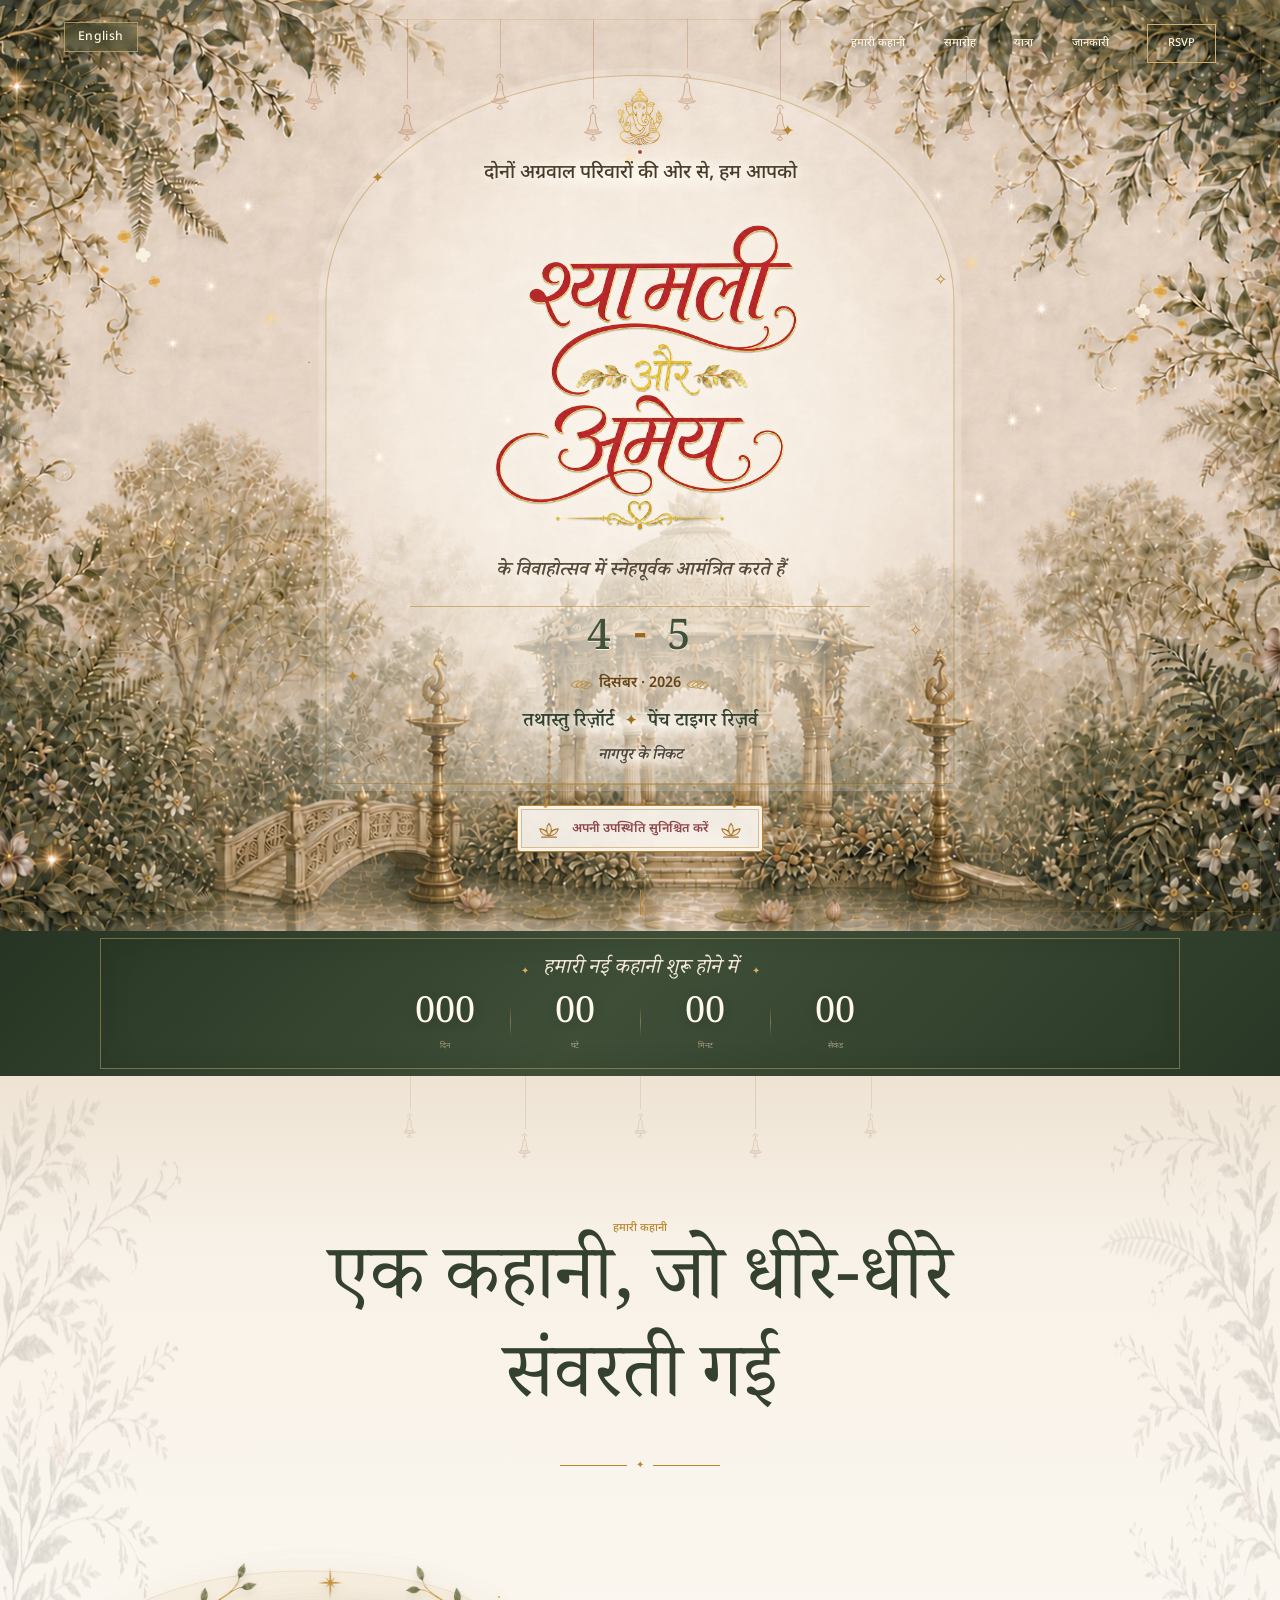
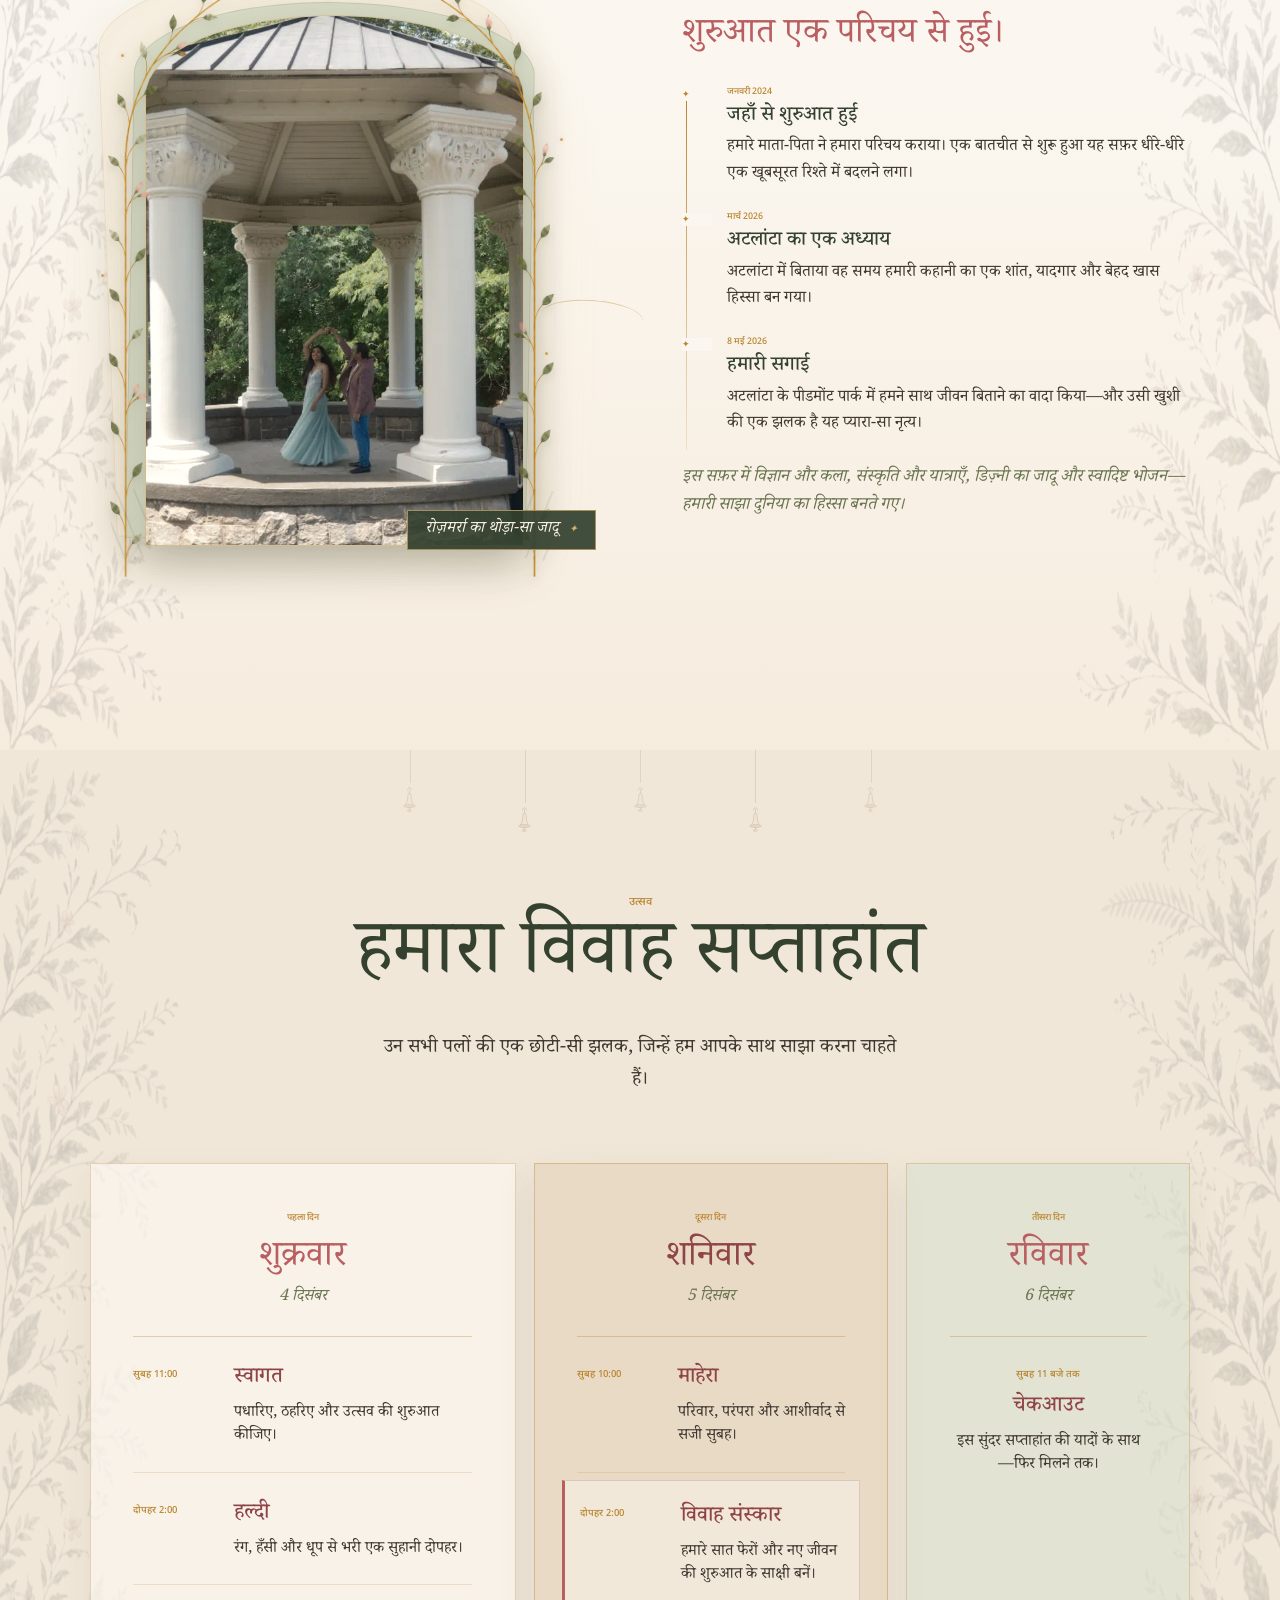
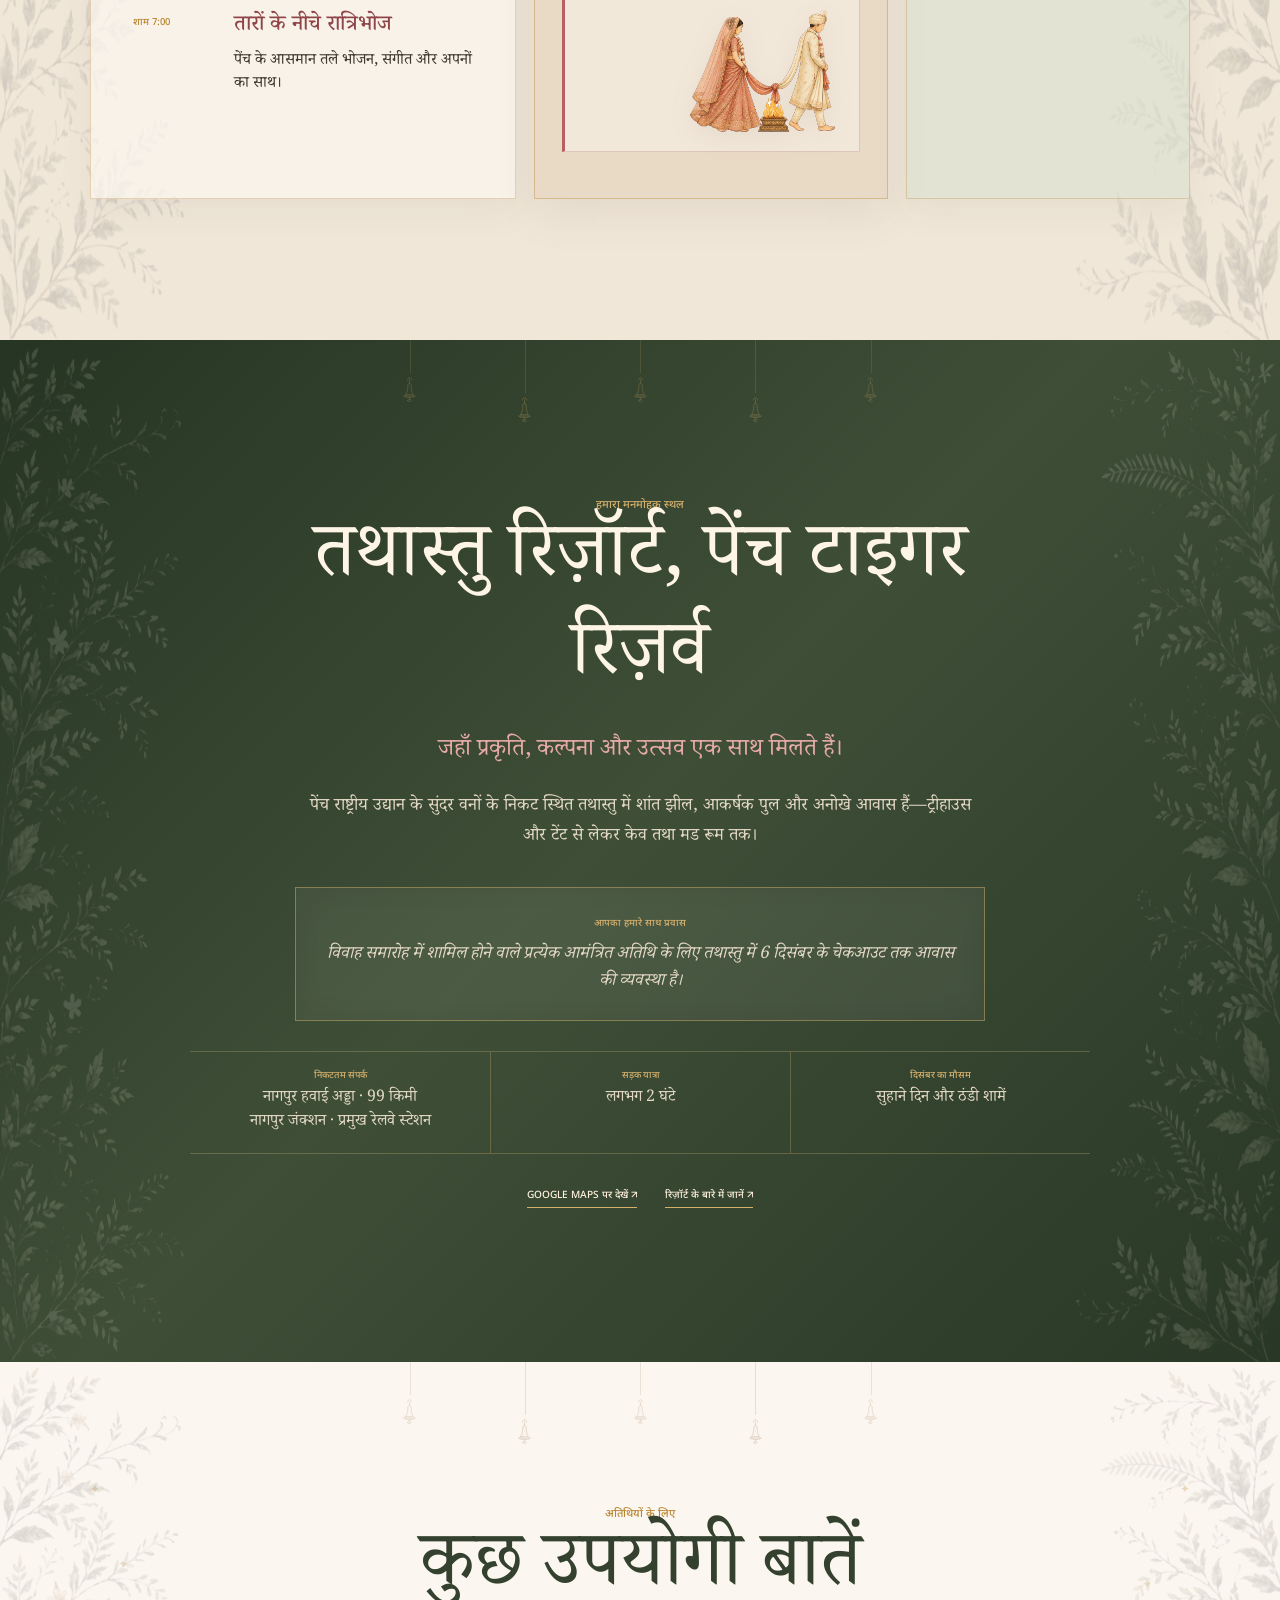
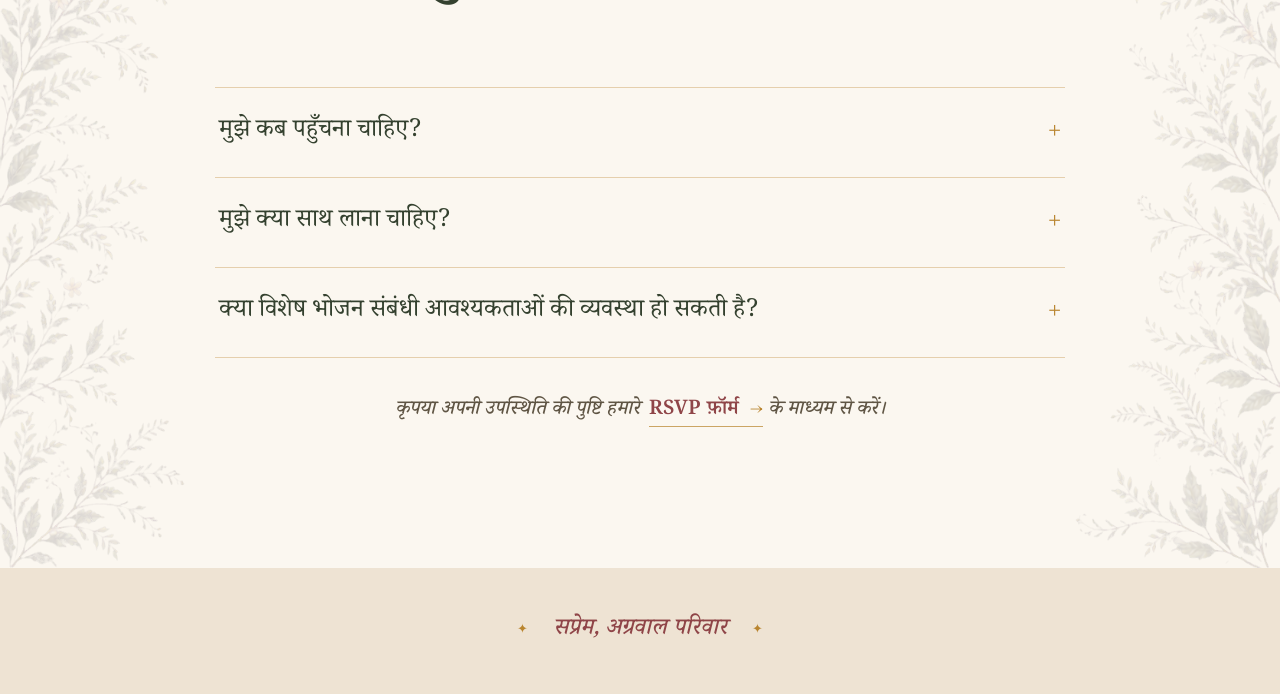
==== commit 76ec0d3c: "Add family-hosted invitation links" ====
--- a/hi/index.html
+++ b/hi/index.html
@@ -4,6 +4,7 @@
     <meta charset="UTF-8" />
     <meta name="viewport" content="width=device-width, initial-scale=1.0" />
     <meta name="theme-color" content="#f7f0e7" />
+    <meta name="robots" content="noindex, nofollow, noarchive, nosnippet" />
     <meta name="description" content="श्यामली और अमेय के विवाह समारोह में आपका हार्दिक स्वागत है—4 और 5 दिसंबर, तथास्तु रिज़ॉर्ट, पेंच।" />
     <title>श्यामली और अमेय | 4–5 दिसंबर</title>
     <link rel="preconnect" href="https://fonts.googleapis.com" />
@@ -39,10 +40,11 @@
         </div>
         <div class="hero-copy reveal">
           <div class="ganesha-mark" aria-hidden="true"><img class="hero-ganesha" src="../ganesha-gold.png" alt="" /><i></i></div>
-          <p class="hero-kicker">दोनों अग्रवाल परिवारों की ओर से, हम आपको</p>
-          <h1 class="sr-only">श्यामली और अमेय</h1>
-          <img class="hero-wordmark hero-wordmark-hindi" src="../hero-wordmark-hindi-v3.png" alt="श्यामली और अमेय" />
-          <p class="hero-invitation">के विवाहोत्सव में स्नेहपूर्वक आमंत्रित करते हैं</p>
+          <p class="hero-blessing" id="hero-blessing" hidden></p>
+          <p class="hero-kicker" id="hero-host-line">दोनों अग्रवाल परिवारों की ओर से, हम आपको</p>
+          <h1 class="sr-only" id="hero-couple-name">श्यामली और अमेय</h1>
+          <img class="hero-wordmark hero-wordmark-hindi" id="hero-wordmark" src="../hero-wordmark-hindi-v3.png" alt="श्यामली और अमेय" />
+          <p class="hero-invitation" id="hero-partner-line">के विवाहोत्सव में स्नेहपूर्वक आमंत्रित करते हैं</p>
           <div class="hero-details">
             <p class="date"><strong>4 <em>-</em> 5</strong><span class="date-month"><i class="lotus-bud" aria-hidden="true"></i>दिसंबर · 2026<i class="lotus-bud" aria-hidden="true"></i></span></p>
             <p class="place"><span>तथास्तु रिज़ॉर्ट</span><i>✦</i><span>पेंच टाइगर रिज़र्व</span></p>
@@ -118,6 +120,6 @@
       </section>
     </main>
 
-    <footer><p class="footer-family"><i aria-hidden="true">✦</i>सप्रेम, अग्रवाल परिवार<i aria-hidden="true">✦</i></p></footer>
+    <footer><p class="footer-family"><i aria-hidden="true">✦</i><span id="footer-family-text">सप्रेम, अग्रवाल परिवार</span><i aria-hidden="true">✦</i></p></footer>
   </body>
 </html>
--- a/styles.css
+++ b/styles.css
@@ -17,14 +17,14 @@
 html { scroll-behavior: smooth; }
 body { margin: 0; color: var(--ink); background: var(--ivory); font-family: var(--sans); font-weight: 300; }
 body.hindi { --serif: "Noto Serif Devanagari", "Cormorant Garamond", serif; --display: "Noto Serif Devanagari", "Italiana", serif; --sans: "Noto Sans Devanagari", "DM Sans", sans-serif; }
-body.hindi h2 { line-height: 1.28; letter-spacing: -.015em; }
-body.hindi .hero-kicker, body.hindi .kicker, body.hindi nav a { letter-spacing: .08em; }
-body.hindi .hero-kicker { font-size: clamp(.9rem, 1.25vw, 1.08rem); line-height: 1.5; }
-body.hindi .hero-invitation { line-height: 1.55; }
+body.hindi h2 { line-height: 1.28; letter-spacing: 0; }
+body.hindi .hero-kicker, body.hindi .hero-invitation, body.hindi .kicker, body.hindi nav a, body.hindi .date span, body.hindi .place, body.hindi .venue-note, body.hindi .scroll-cue, body.hindi .countdown-heading h2, body.hindi .countdown span, body.hindi .story-image figcaption, body.hindi .story-moments time, body.hindi .schedule-day header span, body.hindi .schedule-day time, body.hindi .stay-note span, body.hindi dt, body.hindi .venue .text-link, body.hindi .footer-family { letter-spacing: 0; }
+body.hindi .hero-kicker { font-size: clamp(1.05rem, 1.5vw, 1.25rem); line-height: 1.55; }
+body.hindi .hero-invitation { font-size: clamp(1.05rem, 1.5vw, 1.25rem); line-height: 1.55; }
 body.hindi .button { letter-spacing: 0; font-size: .78rem; line-height: 1.35; text-transform: none; }
 body.hindi .button span { white-space: nowrap; }
 body.hindi .date strong { line-height: 1; letter-spacing: .06em; }
-body.hindi .date span { line-height: 1.4; letter-spacing: .1em; }
+body.hindi .date span { line-height: 1.4; }
 body.hindi .story-moments h3, body.hindi .schedule-day h3, body.hindi .schedule-day h4 { line-height: 1.42; }
 img { display: block; max-width: 100%; }
 a { color: inherit; }
@@ -88,9 +88,29 @@
 .ganesha-mark > i { position: absolute; left: 50%; bottom: -7px; width: 4px; height: 4px; border-radius: 50%; background: #a63f3f; box-shadow: 0 0 0 1px rgba(255,244,221,.75); transform: translateX(-50%); }
 .eyebrow, .kicker { margin: 0 0 22px; color: var(--gold); text-transform: uppercase; letter-spacing: .32em; font-size: .69rem; font-weight: 500; }
 .hero-kicker { width: fit-content; margin: 0 auto; padding: 3px 18px; color: #463a27; background: radial-gradient(ellipse at center, rgba(255,251,243,.78), rgba(255,251,243,0) 75%); text-transform: uppercase; font: 500 clamp(.69rem, .9vw, .8rem)/1.4 var(--sans); letter-spacing: .29em; text-shadow: 0 1px 8px #fffaf0; }
+.hero-blessing { max-width: 520px; margin: 0 auto 7px; color: #9a6c27; font: italic 500 clamp(.86rem,1.15vw,1rem)/1.35 var(--serif); letter-spacing: .035em; text-shadow: 0 1px 8px rgba(255,251,243,.95); }
 .hero-wordmark { width: min(410px, 37vw); margin: -1px auto -15px; filter: drop-shadow(0 3px 9px rgba(255,251,241,.7)); }
 body.hindi .hero-wordmark-hindi { width: min(390px, 35vw); margin-block: -18px -6px; }
 .hero-invitation { margin: 0; color: #584a38; font: italic 600 clamp(1.03rem, 1.5vw, 1.26rem)/1.3 var(--serif); letter-spacing: .035em; text-shadow: 0 1px 8px rgba(255,251,243,.95); }
+.hosted-invitation .hero { min-height: max(100svh, 790px); }
+.hosted-invitation .hero-copy { padding-top: 76px; }
+.hosted-invitation .ganesha-mark { margin-bottom: 6px; }
+.hosted-invitation .hero-kicker { max-width: 600px; padding-inline: 12px; text-transform: none; font: 500 clamp(.92rem,1.18vw,1.08rem)/1.42 var(--serif); letter-spacing: .015em; }
+.hero-host-primary { display: block; white-space: nowrap; }
+.hero-host-family { color: var(--rose-dark); font-size: 1.12em; font-weight: 600; }
+.hero-host-invitation { color: #584a38; font-style: italic; }
+.hero-host-occasion { width: fit-content; display: block; margin: 3px auto 0; padding: 0 24px; color: #4d4539; background: radial-gradient(ellipse at center, rgba(255,249,237,.82), rgba(255,249,237,0) 76%); font-size: .94em; }
+.hero-host-occasion::before, .hero-host-occasion::after { content: "✦"; margin: 0 10px; color: var(--gold); font-size: .42em; vertical-align: .28em; }
+.hosted-invitation .hero-wordmark { width: min(350px, 31vw); margin-block: -8px -12px; }
+.hosted-invitation .hero-invitation { font-size: clamp(.92rem,1.25vw,1.08rem); }
+.hosted-invitation .hero-details { margin-top: 14px; }
+.host-a .hero-blessing, .host-a .hero-kicker { transform: translateY(11px); }
+body.hindi.hosted-invitation .hero-blessing, body.hindi.hosted-invitation .hero-kicker, body.hindi.hosted-invitation .hero-invitation { letter-spacing: 0; }
+body.hindi.hosted-invitation .hero-kicker { font-family: var(--serif); font-size: clamp(.95rem,1.25vw,1.12rem); line-height: 1.65; }
+body.hindi.hosted-invitation .hero-host-family, body.hindi.hosted-invitation .hero-host-invitation, body.hindi.hosted-invitation .hero-host-occasion { letter-spacing: 0; }
+body.hindi.hosted-invitation .hero-host-invitation { font-style: normal; }
+body.hindi.hosted-invitation .hero-wordmark-hindi { width: min(350px,31vw); margin-block: -10px -9px; }
+body.hindi.hosted-invitation .hero-invitation { line-height: 1.55; }
 .hero-details { width: min(460px, 92%); margin: 18px auto 20px; padding: 15px 0 14px; border-top: 1px solid rgba(185,133,47,.55); border-bottom: 1px solid rgba(185,133,47,.55); }
 .date { margin: 0; color: var(--forest); text-transform: uppercase; }
 .date strong { display: block; color: #3f5038; font: 500 clamp(2.05rem, 3.3vw, 2.68rem)/.92 var(--serif); font-variant-numeric: lining-nums; letter-spacing: .1em; text-shadow: 0 1px 0 rgba(255,250,239,.9); }
@@ -242,6 +262,12 @@
 footer { padding: 48px 5vw; display: flex; justify-content: center; align-items: center; background: #eee3d3; }
 .footer-family { display: flex; align-items: center; gap: clamp(14px,2vw,25px); margin: 0; color: var(--rose-dark); text-align: center; font: italic 500 clamp(1.1rem,2vw,1.45rem)/1.3 var(--serif); letter-spacing: .055em; }
 .footer-family i { color: var(--gold); font: normal .58em/1 var(--serif); }
+.host-a #footer-family-text { display: grid; gap: 5px; }
+.host-a .footer-invitation-heading { color: var(--gold); text-transform: uppercase; font: normal 500 .58rem/1.3 var(--sans); letter-spacing: .18em; }
+.host-a .footer-invitation-line { display: block; white-space: nowrap; letter-spacing: .02em; }
+.host-a .footer-separator { display: inline-block; margin: 0 .62em; color: var(--gold); font: normal .52em/1 var(--serif); }
+body.hindi.host-a .footer-invitation-heading { text-transform: none; letter-spacing: 0; font-family: var(--sans); font-size: .72rem; }
+body.hindi.host-a .footer-invitation-line { letter-spacing: 0; }
 
 .reveal { opacity: 0; transform: translateY(22px); transition: opacity .8s ease, transform .8s ease; }
 .reveal.visible { opacity: 1; transform: none; }
@@ -272,6 +298,23 @@
   .hero-wordmark { width: min(70vw, 325px); margin-top: 0; margin-bottom: -11px; }
   body.hindi .hero-wordmark-hindi { width: min(72vw, 330px); margin-block: -14px -3px; }
   .hero-invitation { max-width: 310px; margin-inline: auto; font-size: 1.06rem; letter-spacing: .02em; }
+  .hosted-invitation .hero { min-height: 900px; }
+  .hosted-invitation .hero::before { height: 82%; top: 7%; }
+  .hosted-invitation .hero-copy { padding: 82px 20px 76px; }
+  .hosted-invitation .hero-blessing { max-width: 325px; margin-bottom: 5px; font-size: .86rem; line-height: 1.42; }
+  .hosted-invitation .hero-kicker { max-width: 335px; font-size: .92rem; line-height: 1.48; letter-spacing: 0; }
+  .hosted-invitation .hero-host-primary { font-size: .88rem; }
+  .hosted-invitation .hero-host-occasion { padding-inline: 4px; }
+  .hosted-invitation .hero-host-occasion::before, .hosted-invitation .hero-host-occasion::after { margin-inline: 6px; }
+  .hosted-invitation .hero-wordmark { width: min(64vw, 292px); margin-block: -5px -8px; }
+  .hosted-invitation .hero-invitation { max-width: 330px; font-size: .92rem; line-height: 1.45; }
+  .hosted-invitation .hero-details { margin-block: 12px 18px; }
+  .host-a .hero-blessing, .host-a .hero-kicker { transform: translateY(8px); }
+  body.hindi.hosted-invitation .hero-kicker { font-size: .94rem; line-height: 1.62; }
+  body.hindi.hosted-invitation .hero-host-primary { font-size: .84rem; }
+  body.hindi.hosted-invitation .hero-wordmark-hindi { width: min(65vw, 298px); margin-block: -7px -6px; }
+  .host-a .footer-family { gap: 10px; }
+  .host-a .footer-invitation-line { font-size: clamp(.82rem,3.8vw,1rem); }
   .hero-details { width: min(330px, 90%); margin: 15px auto 18px; padding: 13px 0 12px; }
   .date strong { font-size: 1.82rem; letter-spacing: .12em; }
   .date span { font-size: .82rem; letter-spacing: .16em; }
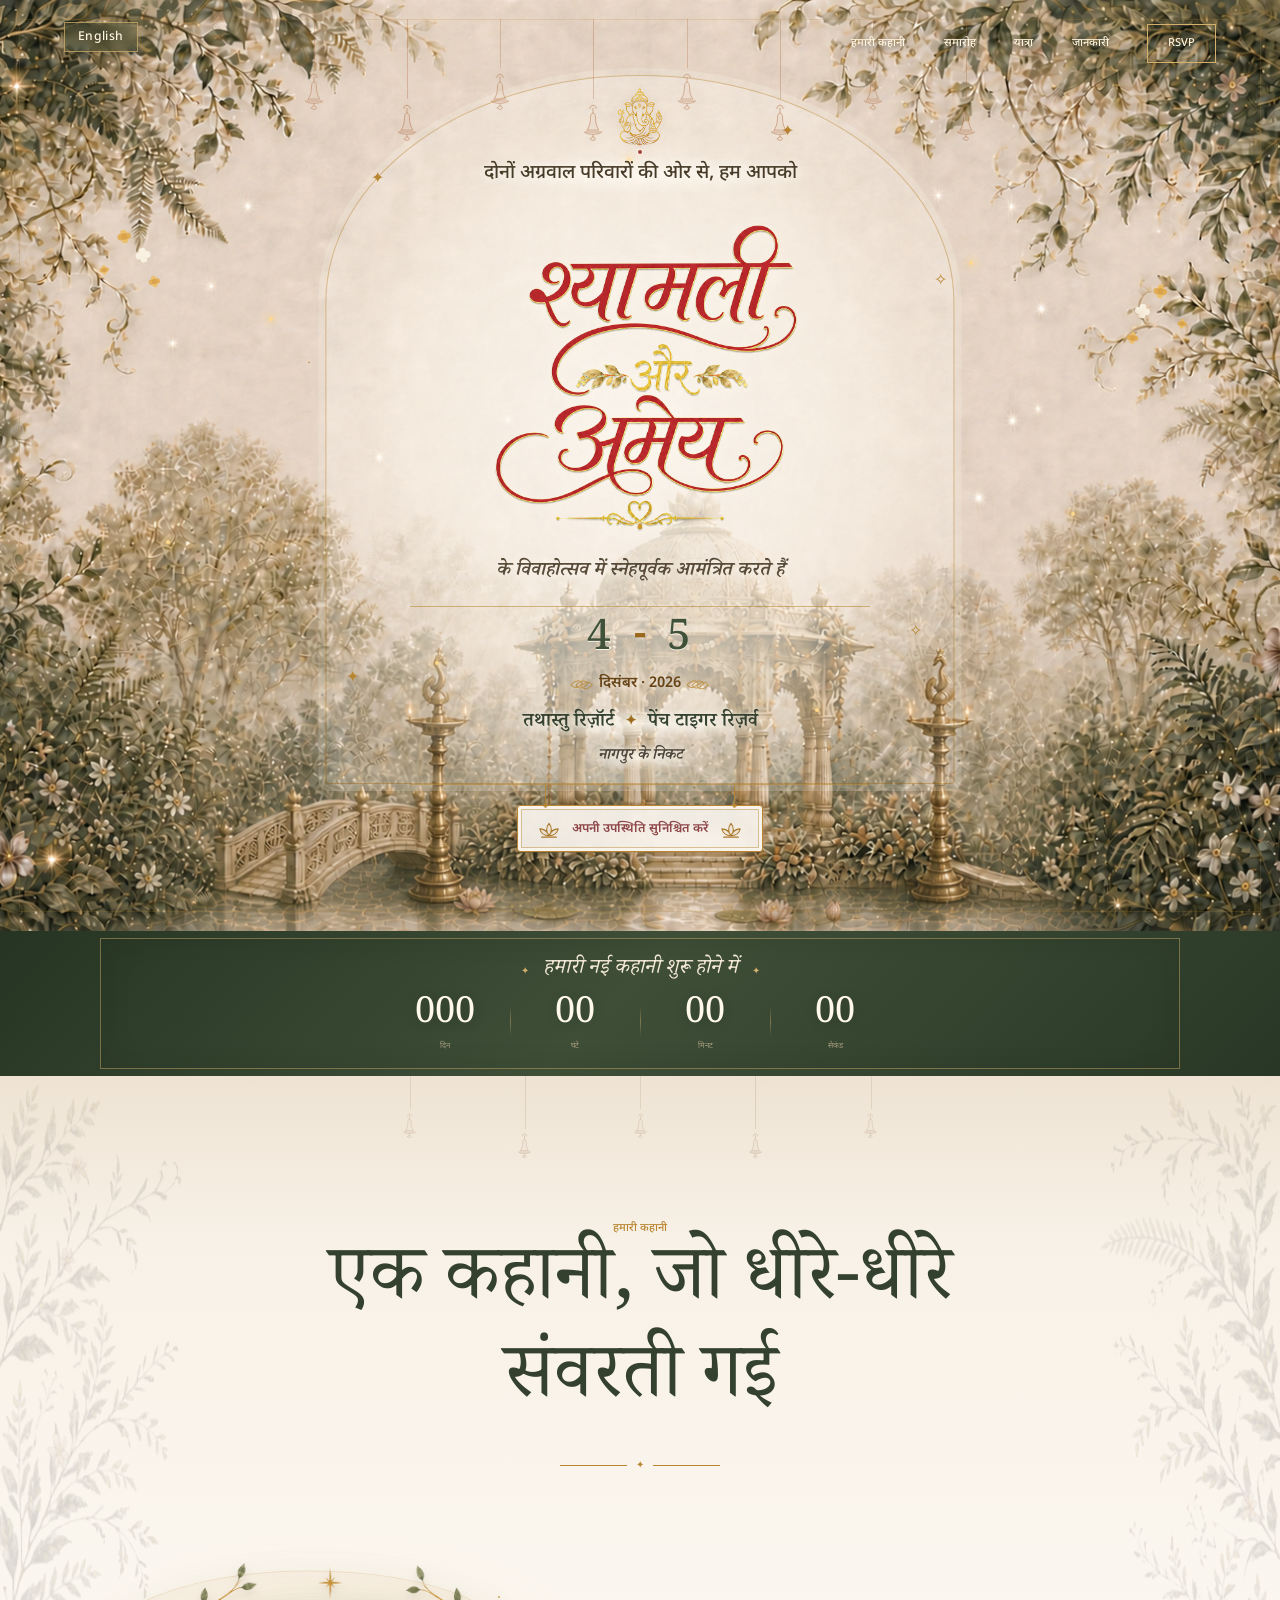
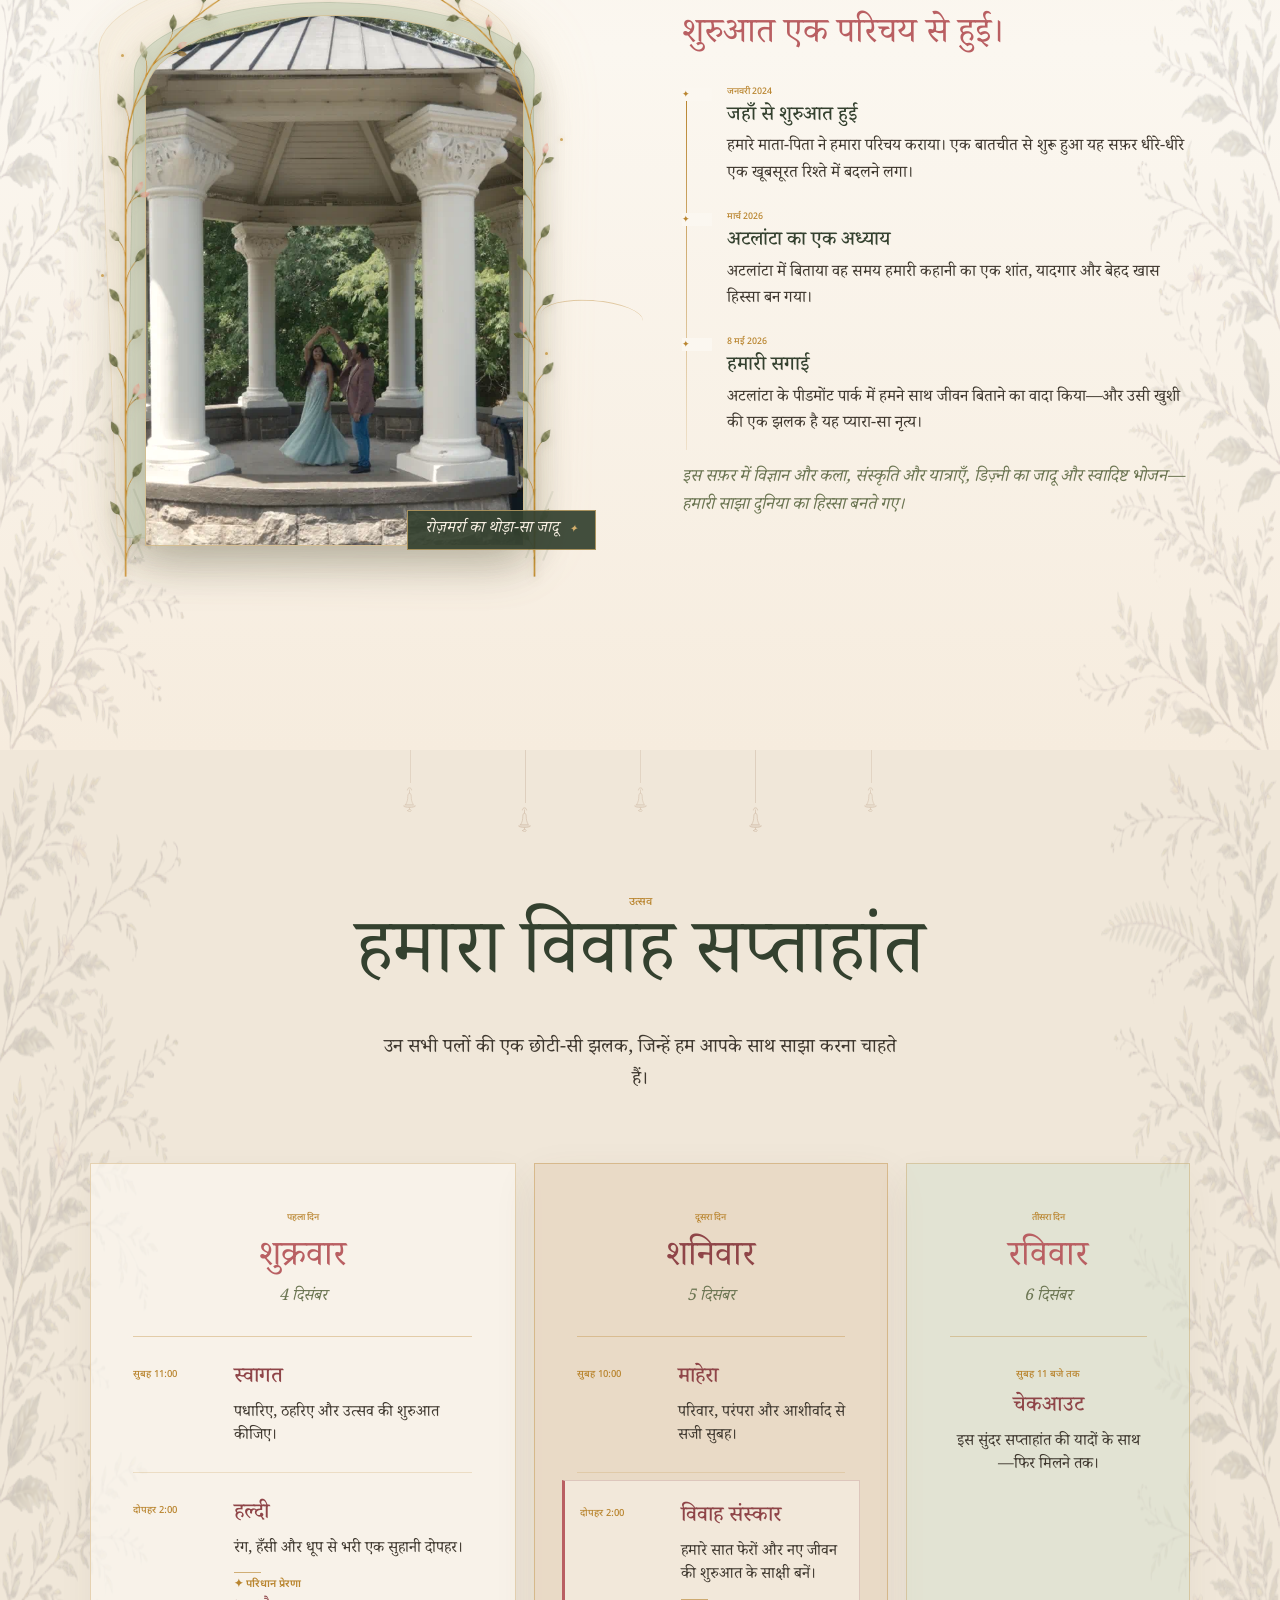
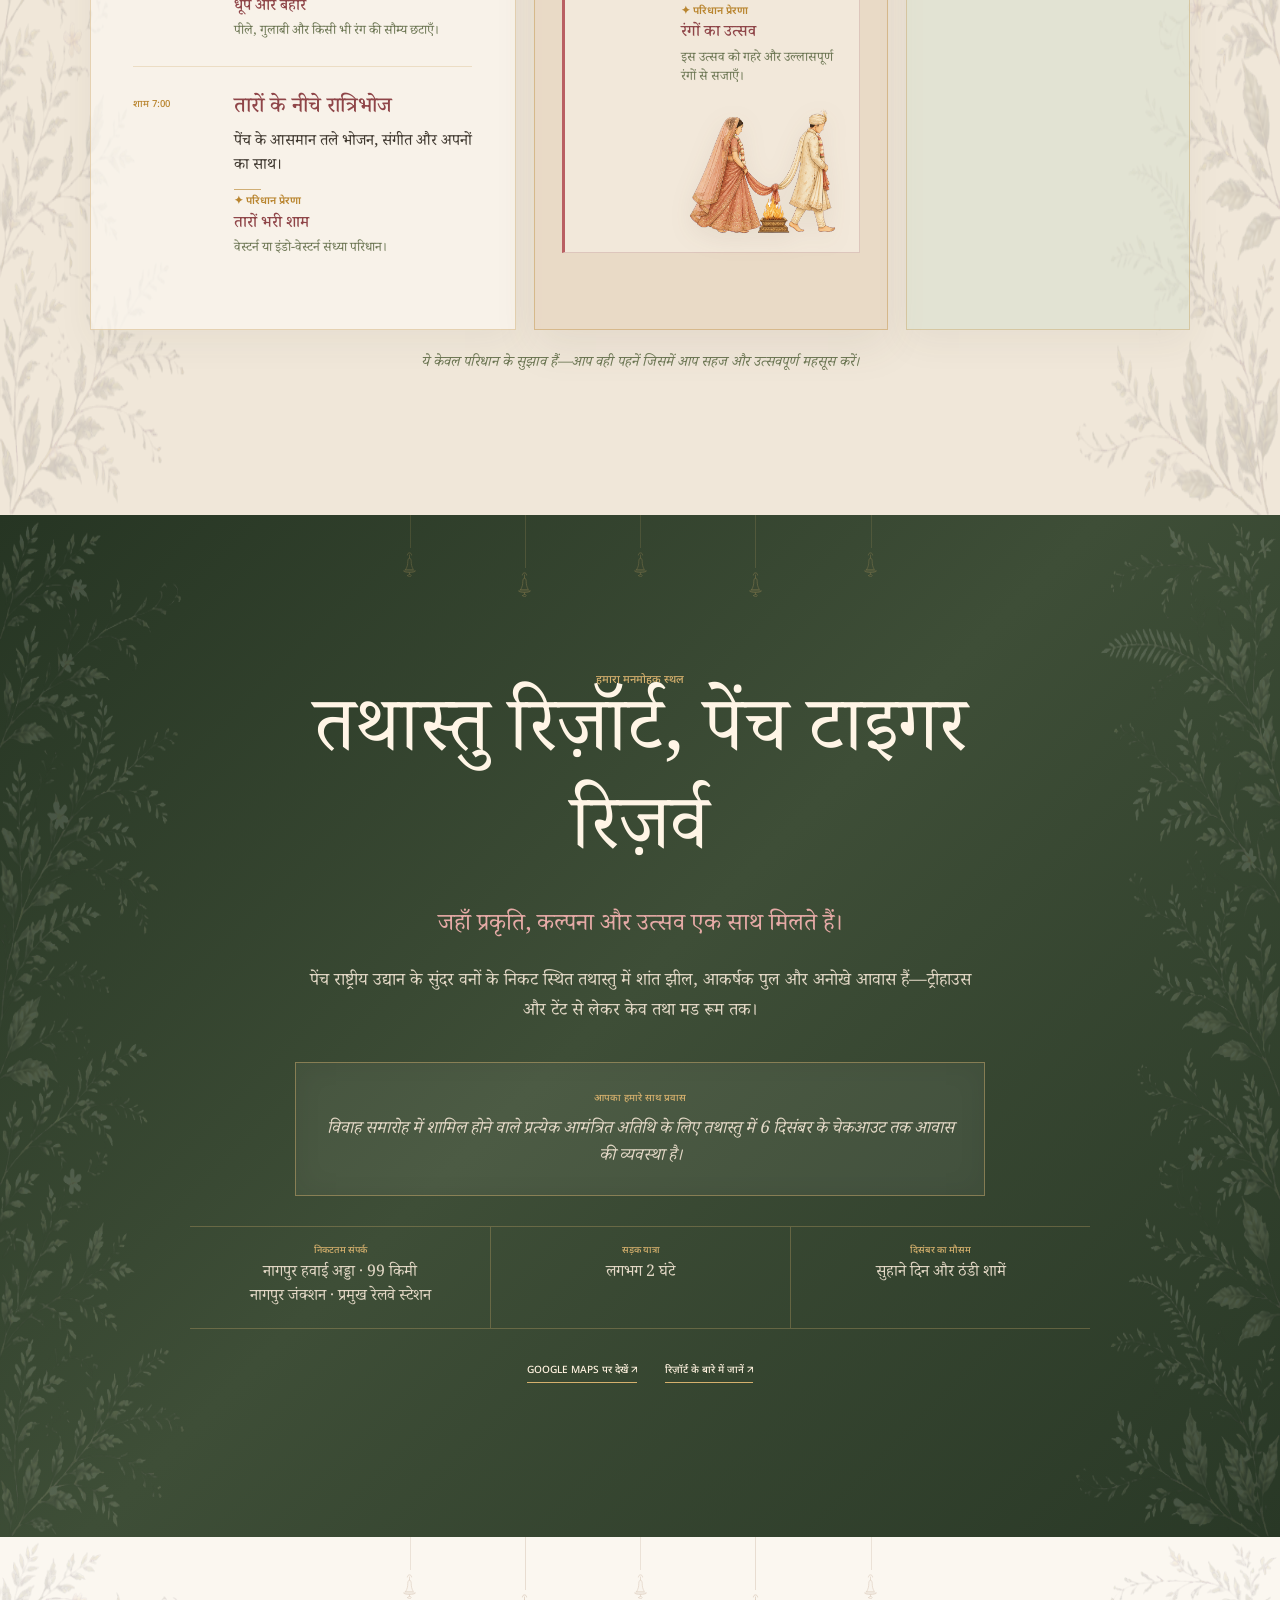
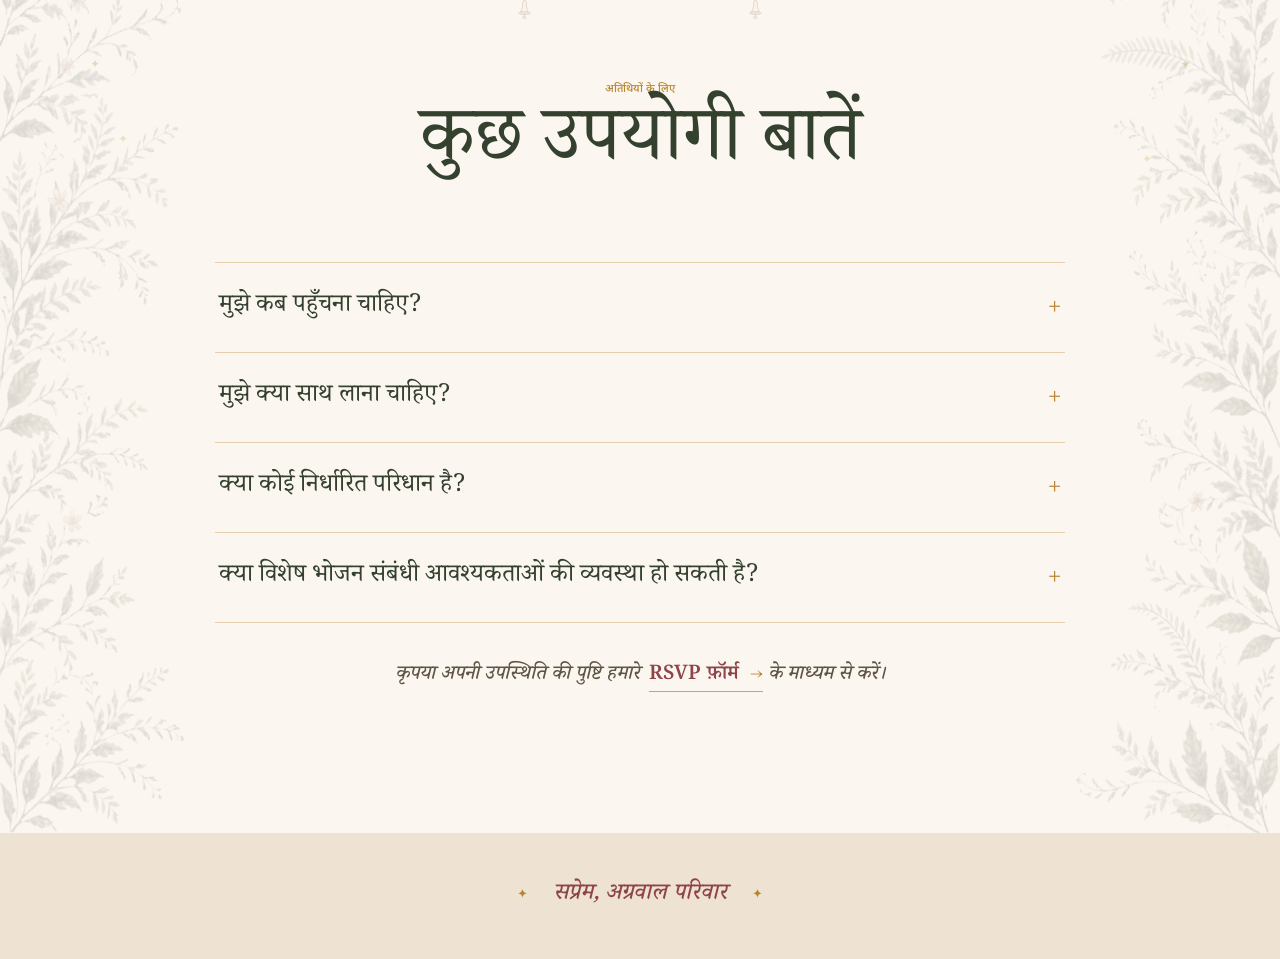
==== commit f117c366: "Add optional attire guidance" ====
--- a/hi/index.html
+++ b/hi/index.html
@@ -54,7 +54,6 @@
             <svg class="button-lotus" viewBox="0 0 24 18" aria-hidden="true"><path d="M12 15C8.5 11.5 8.7 5.4 12 1.5c3.3 3.9 3.5 10 0 13.5ZM12 15C7.1 15 3.2 12.2 2 7.5c4.8.1 8.1 2.7 10 7.5Zm0 0c4.9 0 8.8-2.8 10-7.5-4.8.1-8.1 2.7-10 7.5ZM4 16.5h16" /></svg><span>अपनी उपस्थिति सुनिश्चित करें</span><svg class="button-lotus" viewBox="0 0 24 18" aria-hidden="true"><path d="M12 15C8.5 11.5 8.7 5.4 12 1.5c3.3 3.9 3.5 10 0 13.5ZM12 15C7.1 15 3.2 12.2 2 7.5c4.8.1 8.1 2.7 10 7.5Zm0 0c4.9 0 8.8-2.8 10-7.5-4.8.1-8.1 2.7-10 7.5ZM4 16.5h16" /></svg>
           </a>
         </div>
-        <div class="scroll-cue" aria-hidden="true"><span>आगे बढ़ें</span><i></i></div>
       </section>
 
       <section class="countdown-section" aria-label="विवाह की उलटी गिनती">
@@ -91,10 +90,11 @@
         <div class="section-canopy" aria-hidden="true"><div class="section-bells"><i><svg viewBox="0 0 44 58"><use href="#temple-bell" /></svg></i><i><svg viewBox="0 0 44 58"><use href="#temple-bell" /></svg></i><i><svg viewBox="0 0 44 58"><use href="#temple-bell" /></svg></i><i><svg viewBox="0 0 44 58"><use href="#temple-bell" /></svg></i><i><svg viewBox="0 0 44 58"><use href="#temple-bell" /></svg></i></div></div>
         <div class="section-heading reveal"><span class="kicker">उत्सव</span><h2>हमारा विवाह सप्ताहांत</h2><p>उन सभी पलों की एक छोटी-सी झलक, जिन्हें हम आपके साथ साझा करना चाहते हैं।</p></div>
         <div class="schedule-grid">
-          <article class="schedule-day reveal"><header><span>पहला दिन</span><h3>शुक्रवार</h3><p>4 दिसंबर</p></header><ol><li><time datetime="2026-12-04T11:00">सुबह 11:00</time><div><h4>स्वागत</h4><p>पधारिए, ठहरिए और उत्सव की शुरुआत कीजिए।</p></div></li><li><time datetime="2026-12-04T14:00">दोपहर 2:00</time><div><h4>हल्दी</h4><p>रंग, हँसी और धूप से भरी एक सुहानी दोपहर।</p></div></li><li><time datetime="2026-12-04T19:00">शाम 7:00</time><div><h4>तारों के नीचे रात्रिभोज</h4><p>पेंच के आसमान तले भोजन, संगीत और अपनों का साथ।</p></div></li></ol></article>
-          <article class="schedule-day featured reveal"><header><span>दूसरा दिन</span><h3>शनिवार</h3><p>5 दिसंबर</p></header><ol><li><time datetime="2026-12-05T10:00">सुबह 10:00</time><div><h4>माहेरा</h4><p>परिवार, परंपरा और आशीर्वाद से सजी सुबह।</p></div></li><li><time datetime="2026-12-05T14:00">दोपहर 2:00</time><div><h4>विवाह संस्कार</h4><p>हमारे सात फेरों और नए जीवन की शुरुआत के साक्षी बनें।</p><img class="ceremony-art" src="../pheras-clipart.png" alt="" aria-hidden="true" loading="lazy" /></div></li></ol></article>
+          <article class="schedule-day reveal"><header><span>पहला दिन</span><h3>शुक्रवार</h3><p>4 दिसंबर</p></header><ol><li><time datetime="2026-12-04T11:00">सुबह 11:00</time><div><h4>स्वागत</h4><p>पधारिए, ठहरिए और उत्सव की शुरुआत कीजिए।</p></div></li><li><time datetime="2026-12-04T14:00">दोपहर 2:00</time><div><h4>हल्दी</h4><p>रंग, हँसी और धूप से भरी एक सुहानी दोपहर।</p><div class="attire-note"><span>✦ परिधान प्रेरणा</span><strong>धूप और बहार</strong><p>पीले, गुलाबी और किसी भी रंग की सौम्य छटाएँ।</p></div></div></li><li><time datetime="2026-12-04T19:00">शाम 7:00</time><div><h4>तारों के नीचे रात्रिभोज</h4><p>पेंच के आसमान तले भोजन, संगीत और अपनों का साथ।</p><div class="attire-note"><span>✦ परिधान प्रेरणा</span><strong>तारों भरी शाम</strong><p>वेस्टर्न या इंडो-वेस्टर्न संध्या परिधान।</p></div></div></li></ol></article>
+          <article class="schedule-day featured reveal"><header><span>दूसरा दिन</span><h3>शनिवार</h3><p>5 दिसंबर</p></header><ol><li><time datetime="2026-12-05T10:00">सुबह 10:00</time><div><h4>माहेरा</h4><p>परिवार, परंपरा और आशीर्वाद से सजी सुबह।</p></div></li><li><time datetime="2026-12-05T14:00">दोपहर 2:00</time><div><h4>विवाह संस्कार</h4><p>हमारे सात फेरों और नए जीवन की शुरुआत के साक्षी बनें।</p><div class="attire-note"><span>✦ परिधान प्रेरणा</span><strong>रंगों का उत्सव</strong><p>इस उत्सव को गहरे और उल्लासपूर्ण रंगों से सजाएँ।</p></div><img class="ceremony-art" src="../pheras-clipart.png" alt="" aria-hidden="true" loading="lazy" /></div></li></ol></article>
           <article class="schedule-day departure reveal"><header><span>तीसरा दिन</span><h3>रविवार</h3><p>6 दिसंबर</p></header><ol><li><time datetime="2026-12-06T11:00">सुबह 11 बजे तक</time><div><h4>चेकआउट</h4><p>इस सुंदर सप्ताहांत की यादों के साथ—फिर मिलने तक।</p></div></li></ol></article>
         </div>
+        <p class="attire-disclaimer reveal">ये केवल परिधान के सुझाव हैं—आप वही पहनें जिसमें आप सहज और उत्सवपूर्ण महसूस करें।</p>
       </section>
 
       <section class="venue" id="travel">
@@ -114,6 +114,7 @@
         <div class="faq-list reveal">
           <details><summary>मुझे कब पहुँचना चाहिए?<span>+</span></summary><p>हम 4 दिसंबर की दोपहर तक पहुँचने का सुझाव देते हैं, ताकि आप आराम से ठहरकर समारोहों के लिए तैयार हो सकें।</p></details>
           <details><summary>मुझे क्या साथ लाना चाहिए?<span>+</span></summary><p>समारोहों के लिए उत्सवी परिधान और दिसंबर की ठंडी शामों के लिए एक हल्की गर्म परत रखें। रिज़ॉर्ट में आरामदायक जूते उपयोगी रहेंगे।</p></details>
+          <details><summary>क्या कोई निर्धारित परिधान है?<span>+</span></summary><p>कोई अनिवार्य ड्रेस कोड नहीं है—आप वही पहनें जो आपको पसंद हो और जिसमें आप सहज महसूस करें। हमने कार्यक्रम में प्रत्येक समारोह के साथ कुछ वैकल्पिक परिधान सुझाव दिए हैं।</p></details>
           <details><summary>क्या विशेष भोजन संबंधी आवश्यकताओं की व्यवस्था हो सकती है?<span>+</span></summary><p>बिल्कुल। RSVP भरते समय अपनी एलर्जी या भोजन संबंधी आवश्यकताएँ हमें बताएँ; हम उनका पूरा ध्यान रखेंगे।</p></details>
         </div>
         <p class="faq-rsvp reveal">कृपया अपनी उपस्थिति की पुष्टि हमारे <a href="https://docs.google.com/forms/d/e/1FAIpQLSeT7L4MS-FbCJiTMoEOImOir26isin3JlbI_p56dEDRg6IPHA/viewform?usp=header">RSVP फ़ॉर्म <span>→</span></a> के माध्यम से करें।</p>
--- a/styles.css
+++ b/styles.css
@@ -18,7 +18,7 @@
 body { margin: 0; color: var(--ink); background: var(--ivory); font-family: var(--sans); font-weight: 300; }
 body.hindi { --serif: "Noto Serif Devanagari", "Cormorant Garamond", serif; --display: "Noto Serif Devanagari", "Italiana", serif; --sans: "Noto Sans Devanagari", "DM Sans", sans-serif; }
 body.hindi h2 { line-height: 1.28; letter-spacing: 0; }
-body.hindi .hero-kicker, body.hindi .hero-invitation, body.hindi .kicker, body.hindi nav a, body.hindi .date span, body.hindi .place, body.hindi .venue-note, body.hindi .scroll-cue, body.hindi .countdown-heading h2, body.hindi .countdown span, body.hindi .story-image figcaption, body.hindi .story-moments time, body.hindi .schedule-day header span, body.hindi .schedule-day time, body.hindi .stay-note span, body.hindi dt, body.hindi .venue .text-link, body.hindi .footer-family { letter-spacing: 0; }
+body.hindi .hero-kicker, body.hindi .hero-invitation, body.hindi .kicker, body.hindi nav a, body.hindi .date span, body.hindi .place, body.hindi .venue-note, body.hindi .countdown-heading h2, body.hindi .countdown span, body.hindi .story-image figcaption, body.hindi .story-moments time, body.hindi .schedule-day header span, body.hindi .schedule-day time, body.hindi .stay-note span, body.hindi dt, body.hindi .venue .text-link, body.hindi .footer-family { letter-spacing: 0; }
 body.hindi .hero-kicker { font-size: clamp(1.05rem, 1.5vw, 1.25rem); line-height: 1.55; }
 body.hindi .hero-invitation { font-size: clamp(1.05rem, 1.5vw, 1.25rem); line-height: 1.55; }
 body.hindi .button { letter-spacing: 0; font-size: .78rem; line-height: 1.35; text-transform: none; }
@@ -92,7 +92,7 @@
 .hero-wordmark { width: min(410px, 37vw); margin: -1px auto -15px; filter: drop-shadow(0 3px 9px rgba(255,251,241,.7)); }
 body.hindi .hero-wordmark-hindi { width: min(390px, 35vw); margin-block: -18px -6px; }
 .hero-invitation { margin: 0; color: #584a38; font: italic 600 clamp(1.03rem, 1.5vw, 1.26rem)/1.3 var(--serif); letter-spacing: .035em; text-shadow: 0 1px 8px rgba(255,251,243,.95); }
-.hosted-invitation .hero { min-height: max(100svh, 790px); }
+.hosted-invitation .hero { min-height: 100svh; }
 .hosted-invitation .hero-copy { padding-top: 76px; }
 .hosted-invitation .ganesha-mark { margin-bottom: 6px; }
 .hosted-invitation .hero-kicker { max-width: 600px; padding-inline: 12px; text-transform: none; font: 500 clamp(.92rem,1.18vw,1.08rem)/1.42 var(--serif); letter-spacing: .015em; }
@@ -139,8 +139,6 @@
 .fireflies i:nth-child(1) { left: 13%; top: 58%; }.fireflies i:nth-child(2) { left: 21%; top: 34%; animation-delay: -1s; }.fireflies i:nth-child(3) { left: 34%; top: 71%; animation-delay: -2.5s; }.fireflies i:nth-child(4) { right: 16%; top: 55%; animation-delay: -.4s; }.fireflies i:nth-child(5) { right: 24%; top: 28%; animation-delay: -2s; }.fireflies i:nth-child(6) { right: 36%; top: 76%; animation-delay: -3s; }.fireflies i:nth-child(7) { left: 49%; top: 17%; animation-delay: -1.6s; }
 @keyframes floatFirefly { from { opacity: .15; transform: translate(0, 7px) scale(.7); } to { opacity: .95; transform: translate(8px, -8px) scale(1.15); } }
 @keyframes twinkle { from { opacity: .15; transform: scale(.7); } to { opacity: .9; transform: scale(1.2); } }
-.scroll-cue { position: absolute; z-index: 7; bottom: 16px; display: flex; flex-direction: column; align-items: center; gap: 7px; color: var(--sage); text-transform: uppercase; letter-spacing: .2em; font-size: .55rem; }
-.scroll-cue i { width: 1px; height: 25px; background: var(--gold); }
 
 .countdown-section { position: relative; z-index: 2; overflow: hidden; padding: 7px; color: #fff; text-align: center; background: linear-gradient(135deg, #263523, #3e4e37 48%, #293826); }
 .countdown-inner { position: relative; z-index: 1; max-width: 1080px; margin: 0 auto; padding: 18px clamp(18px, 4vw, 52px) 17px; border: 1px solid rgba(213,176,109,.45); box-shadow: inset 0 0 30px rgba(18,28,17,.14); }
@@ -199,6 +197,7 @@
 .celebrations { position: relative; overflow: hidden; background: #f0e7d9; }
 .celebrations > * { position: relative; z-index: 1; }
 .celebrations > .section-canopy { position: absolute; z-index: 0; }
+.attire-disclaimer { max-width: 600px; margin: 24px auto 0; color: var(--sage); font: italic .9rem/1.45 var(--serif); text-align: center; }
 .schedule-grid { display: grid; grid-template-columns: 1.2fr 1fr .8fr; align-items: stretch; gap: 18px; max-width: 1240px; margin: 0 auto; }
 .schedule-day { position: relative; padding: 42px clamp(25px,3.3vw,48px) 46px; border: 1px solid rgba(185,133,47,.3); background: rgba(251,247,240,.72); box-shadow: 0 13px 34px rgba(73,65,48,.06); }
 .schedule-day.featured { color: var(--ink); border-color: rgba(185,133,47,.38); background: rgba(229,210,187,.62); box-shadow: 0 16px 40px rgba(100,74,54,.09); }
@@ -216,6 +215,13 @@
 .schedule-day h4 { margin: 0 0 7px; color: var(--rose-dark); font: 500 1.35rem/1.15 var(--serif); }
 .schedule-day.featured h4 { color: var(--rose-dark); }
 .schedule-day li p { margin: 0; font: 400 .98rem/1.5 var(--serif); }
+.attire-note { position: relative; margin-top: 5px; padding-top: 6px; }
+.attire-note::before { content: ""; display: block; width: 27px; height: 1px; margin-bottom: 5px; background: rgba(185,133,47,.62); }
+.attire-note span { display: block; margin-bottom: 4px; color: var(--gold); font: 600 .5rem/1.3 var(--sans); letter-spacing: .15em; text-transform: uppercase; }
+.attire-note strong { display: block; margin-bottom: 4px; color: var(--rose-dark); font: 500 1rem/1.3 var(--serif); }
+.schedule-day li .attire-note p { color: var(--sage); font-size: .82rem; line-height: 1.48; }
+body.hindi .attire-note span { font-size: .66rem; letter-spacing: 0; text-transform: none; }
+body.hindi .attire-note strong { line-height: 1.45; }
 .schedule-day.featured li:last-child { margin: 7px -15px 0; padding: 22px 15px 20px; border: 1px solid rgba(143,69,72,.2); border-left: 3px solid var(--rose); background: rgba(251,247,240,.5); }
 .ceremony-art { width: min(190px, 92%); height: auto; margin: 18px auto -4px; filter: drop-shadow(0 7px 12px rgba(83,60,39,.08)); }
 .schedule-day.departure li { display: block; text-align: center; }.schedule-day.departure time { display: block; margin-bottom: 12px; }
@@ -273,6 +279,18 @@
 .reveal.visible { opacity: 1; transform: none; }
 @media (prefers-reduced-motion: reduce) { html { scroll-behavior: auto; } *, *::before, *::after { animation-duration: .01ms !important; animation-iteration-count: 1 !important; transition-duration: .01ms !important; } .reveal { opacity: 1; transform: none; } .story-motion { display: none; } .story-still { display: block; } }
 
+@media (min-width: 561px) and (max-height: 820px) {
+  .hosted-invitation .hero-copy { padding-block: 48px 38px; }
+  .hosted-invitation .ganesha-mark, .hosted-invitation .hero-ganesha { width: 42px; }
+  .hosted-invitation .hero-blessing { margin-bottom: 4px; font-size: .82rem; }
+  .hosted-invitation .hero-kicker { font-size: .9rem; line-height: 1.35; }
+  .hosted-invitation .hero-wordmark, body.hindi.hosted-invitation .hero-wordmark-hindi { width: min(295px,36svh,27vw); margin-block: -10px -8px; }
+  .hosted-invitation .hero-invitation { font-size: .92rem; }
+  .hosted-invitation .hero-details { margin-block: 10px 14px; padding-block: 10px; }
+  .hosted-invitation .place { margin-top: 9px; }
+  .host-a .hero-blessing, .host-a .hero-kicker { transform: translateY(6px); }
+}
+
 @media (max-width: 850px) {
   .language-switch { position: absolute; top: 15px; left: 15px; min-width: 58px; padding: 8px 11px 7px; }
   .site-header { display: none; }
@@ -298,9 +316,9 @@
   .hero-wordmark { width: min(70vw, 325px); margin-top: 0; margin-bottom: -11px; }
   body.hindi .hero-wordmark-hindi { width: min(72vw, 330px); margin-block: -14px -3px; }
   .hero-invitation { max-width: 310px; margin-inline: auto; font-size: 1.06rem; letter-spacing: .02em; }
-  .hosted-invitation .hero { min-height: 900px; }
+  .hosted-invitation .hero { min-height: 100svh; }
   .hosted-invitation .hero::before { height: 82%; top: 7%; }
-  .hosted-invitation .hero-copy { padding: 82px 20px 76px; }
+  .hosted-invitation .hero-copy { padding: 58px 20px 50px; }
   .hosted-invitation .hero-blessing { max-width: 325px; margin-bottom: 5px; font-size: .86rem; line-height: 1.42; }
   .hosted-invitation .hero-kicker { max-width: 335px; font-size: .92rem; line-height: 1.48; letter-spacing: 0; }
   .hosted-invitation .hero-host-primary { font-size: .88rem; }
@@ -335,7 +353,6 @@
   .stars i:nth-child(1), .stars i:nth-child(3) { left: 11%; }.stars i:nth-child(2), .stars i:nth-child(4) { right: 11%; }
   .stars i:nth-child(5), .stars i:nth-child(6) { display: none; }
   .fireflies i:nth-child(3), .fireflies i:nth-child(6) { display: none; }
-  .scroll-cue { display: none; }
   .countdown-section { padding: 5px; }
   .countdown-inner { padding: 17px 7px 16px; }
   .countdown-heading { gap: 9px; margin-bottom: 14px; }
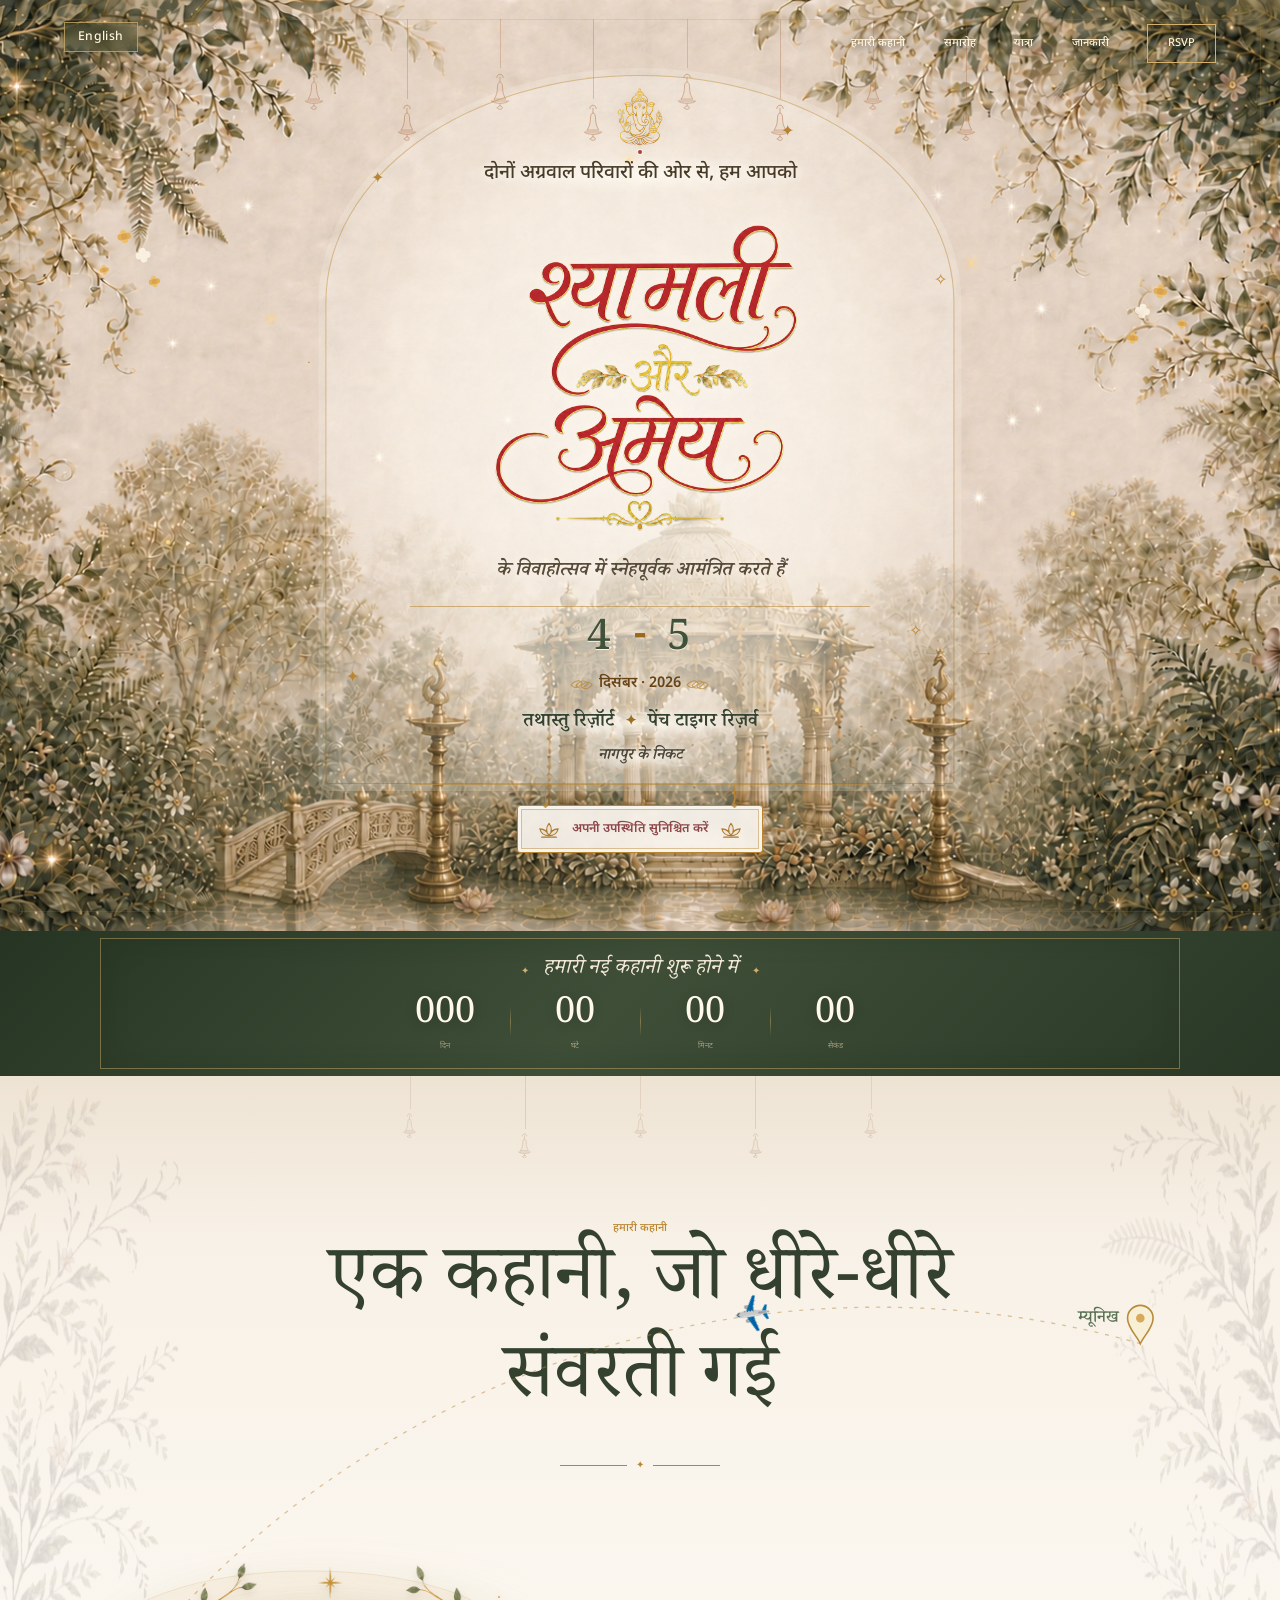
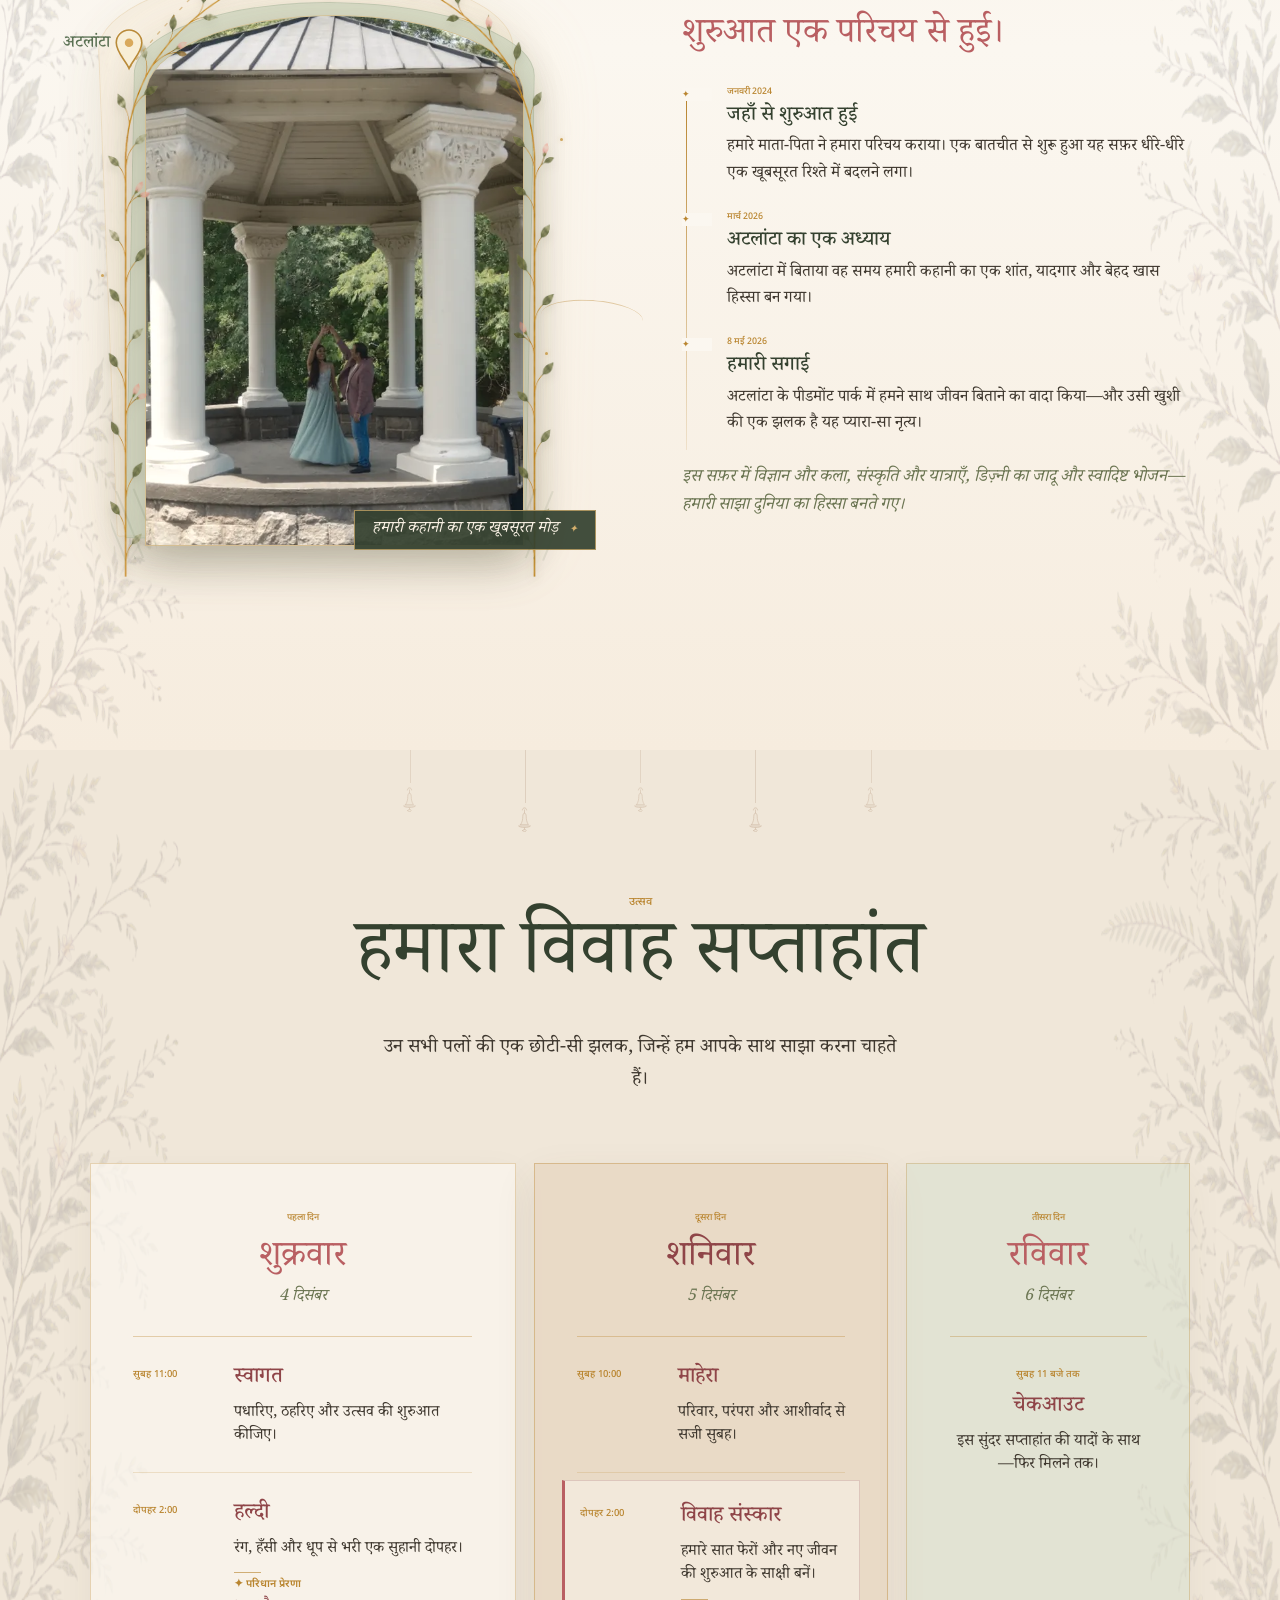
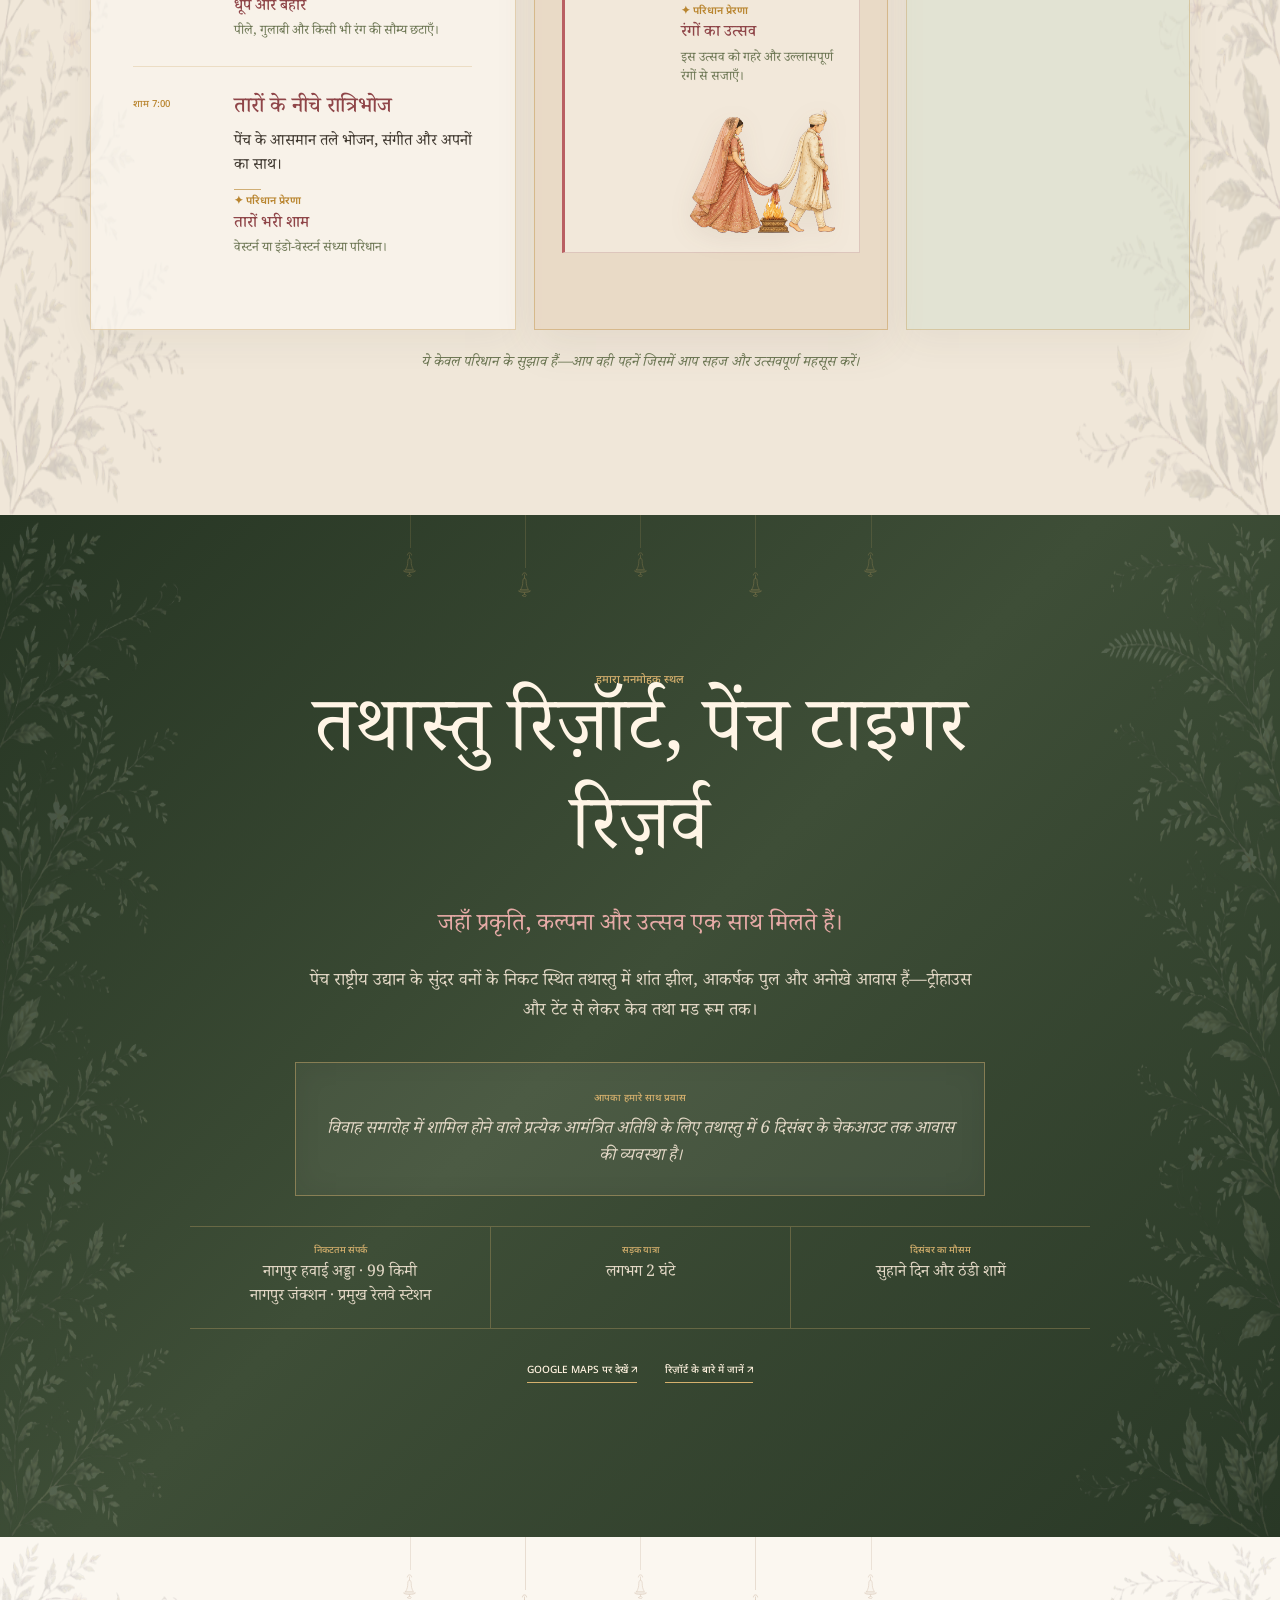
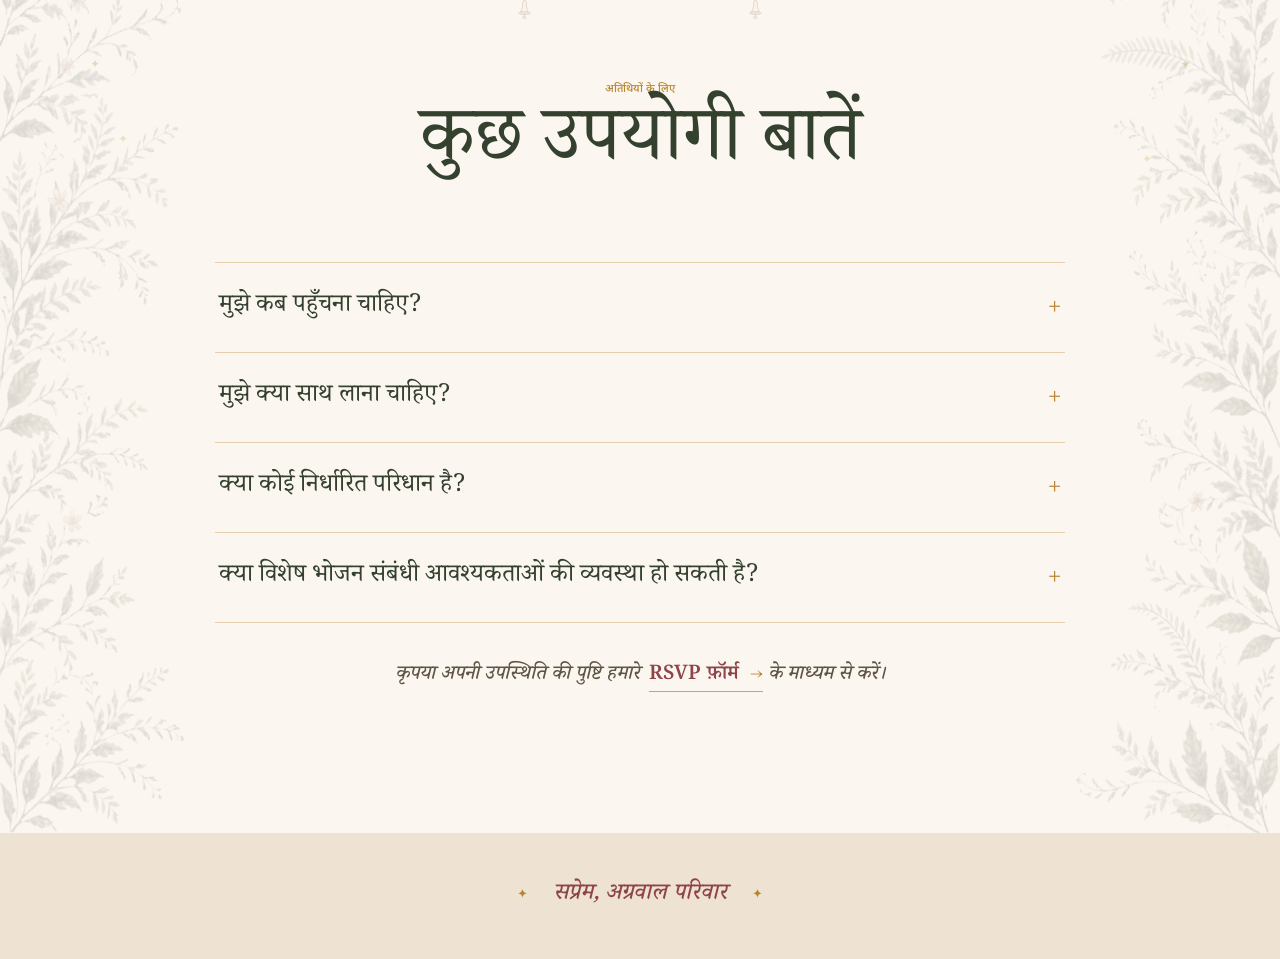
==== commit 8ce3321a: "Add animated Munich Atlanta story route" ====
--- a/hi/index.html
+++ b/hi/index.html
@@ -65,6 +65,20 @@
 
       <section class="story section" id="story">
         <div class="section-canopy" aria-hidden="true"><div class="section-bells"><i><svg viewBox="0 0 44 58"><use href="#temple-bell" /></svg></i><i><svg viewBox="0 0 44 58"><use href="#temple-bell" /></svg></i><i><svg viewBox="0 0 44 58"><use href="#temple-bell" /></svg></i><i><svg viewBox="0 0 44 58"><use href="#temple-bell" /></svg></i><i><svg viewBox="0 0 44 58"><use href="#temple-bell" /></svg></i></div></div>
+        <div class="story-flight" aria-hidden="true">
+          <svg class="flight-route flight-route-desktop" viewBox="0 0 1100 620">
+            <path class="flight-path" d="M1020 150 A900 900 0 0 0 70 455" />
+            <g class="flight-plane-emoji"><animateMotion dur="4.5s" begin="indefinite" fill="freeze" rotate="auto" path="M1020 150 A900 900 0 0 0 70 455" /><text x="-13" y="9" transform="rotate(45)">✈️</text></g>
+            <g class="flight-pin" transform="translate(1020 150)"><path d="M0 0C-3-7-12-15-12-24A12 12 0 1 1 12-24C12-15 3-7 0 0Z" /><circle cy="-24" r="4" /><text x="-20" y="-20" text-anchor="end">म्यूनिख</text></g>
+            <g class="flight-pin" transform="translate(70 455)"><path d="M0 0C-3-7-12-15-12-24A12 12 0 1 1 12-24C12-15 3-7 0 0Z" /><circle cy="-24" r="4" /><text x="-18" y="-20" text-anchor="end">अटलांटा</text></g>
+          </svg>
+          <svg class="flight-route flight-route-mobile" viewBox="0 0 400 720">
+            <path class="flight-path" d="M372 145 A650 650 0 0 0 72 610" />
+            <g class="flight-plane-emoji"><animateMotion dur="4.5s" begin="indefinite" fill="freeze" rotate="auto" path="M372 145 A650 650 0 0 0 72 610" /><text x="-11" y="8" transform="rotate(45)">✈️</text></g>
+            <g class="flight-pin" transform="translate(372 145)"><path d="M0 0C-3-7-12-15-12-24A12 12 0 1 1 12-24C12-15 3-7 0 0Z" /><circle cy="-24" r="4" /><text x="-18" y="-20" text-anchor="end">म्यूनिख</text></g>
+            <g class="flight-pin" transform="translate(72 610)"><path d="M0 0C-3-7-12-15-12-24A12 12 0 1 1 12-24C12-15 3-7 0 0Z" /><circle cy="-24" r="4" /><text x="-18" y="-20" text-anchor="end">अटलांटा</text></g>
+          </svg>
+        </div>
         <div class="section-heading reveal"><span class="kicker">हमारी कहानी</span><h2>एक कहानी, जो धीरे-धीरे संवरती गई</h2></div>
         <div class="story-layout">
           <figure class="story-image reveal">
@@ -72,7 +86,7 @@
             <img class="story-motion" src="../our-story.webp" alt="बगीचे में साथ नृत्य करते श्यामली और अमेय" width="600" height="800" loading="lazy" />
             <img class="story-still" src="../our-story-still.jpg" alt="बगीचे में साथ नृत्य करते श्यामली और अमेय" width="600" height="800" loading="lazy" />
             <img class="story-botanical-frame" src="../story-frame-v4.png" alt="" aria-hidden="true" />
-            <figcaption>रोज़मर्रा का थोड़ा-सा जादू <span>✦</span></figcaption>
+            <figcaption>हमारी कहानी का एक खूबसूरत मोड़ <span>✦</span></figcaption>
           </figure>
           <div class="story-copy reveal">
             <p class="lead">शुरुआत एक परिचय से हुई।</p>
--- a/styles.css
+++ b/styles.css
@@ -165,6 +165,17 @@
 .story { position: relative; overflow: hidden; background: linear-gradient(180deg, #eee3d3 0, #f8f1e7 13%, var(--ivory) 45%, #f6ecde 100%); }
 .story > * { position: relative; z-index: 1; }
 .story > .section-canopy { position: absolute; z-index: 0; }
+.story > .story-flight { position: absolute; z-index: 2; inset: 108px max(18px, calc((100% - 1180px) / 2)) auto; height: min(58vw, 660px); pointer-events: none; }
+.flight-route { position: absolute; inset: 0; width: 100%; height: 100%; overflow: visible; }
+.flight-route-mobile { display: none; }
+.flight-path { fill: none; stroke: rgba(184,133,48,.46); stroke-width: 1.35; stroke-linecap: round; stroke-dasharray: 3 8; vector-effect: non-scaling-stroke; }
+.flight-plane-emoji { visibility: hidden; }
+.story-flight.flight-started .flight-plane-emoji { visibility: visible; }
+.flight-plane-emoji text { font: 24px/1 sans-serif; }
+.flight-pin > path { fill: rgba(249,239,214,.92); stroke: #b98a38; stroke-width: 1.5; }
+.flight-pin circle { fill: #d9a95b; stroke: none; }
+.flight-pin text { fill: #597052; stroke: none; paint-order: stroke; font: italic 500 16px/1 var(--serif); letter-spacing: .04em; text-shadow: 0 1px 7px rgba(251,246,236,.95); }
+body.hindi .flight-pin text { font-style: normal; letter-spacing: 0; }
 .story .section-heading::after { content: "✦"; display: block; width: 160px; margin: 24px auto 0; color: var(--gold); background: linear-gradient(90deg, transparent 0 45%, transparent 45% 55%, transparent 55%), linear-gradient(var(--gold),var(--gold)) left 50%/67px 1px no-repeat, linear-gradient(var(--gold),var(--gold)) right 50%/67px 1px no-repeat; font-size: .65rem; }
 .story-layout { position: relative; display: grid; grid-template-columns: minmax(300px, 490px) minmax(280px, 520px); justify-content: center; align-items: center; gap: clamp(50px, 8vw, 108px); }
 .story-layout::after { content: ""; position: absolute; z-index: 0; top: 54%; left: 41%; width: clamp(70px, 8vw, 115px); height: 34px; border-top: 1px solid rgba(185,133,47,.38); border-radius: 50%; transform: rotate(4deg); }
@@ -268,12 +279,14 @@
 footer { padding: 48px 5vw; display: flex; justify-content: center; align-items: center; background: #eee3d3; }
 .footer-family { display: flex; align-items: center; gap: clamp(14px,2vw,25px); margin: 0; color: var(--rose-dark); text-align: center; font: italic 500 clamp(1.1rem,2vw,1.45rem)/1.3 var(--serif); letter-spacing: .055em; }
 .footer-family i { color: var(--gold); font: normal .58em/1 var(--serif); }
-.host-a #footer-family-text { display: grid; gap: 5px; }
-.host-a .footer-invitation-heading { color: var(--gold); text-transform: uppercase; font: normal 500 .58rem/1.3 var(--sans); letter-spacing: .18em; }
-.host-a .footer-invitation-line { display: block; white-space: nowrap; letter-spacing: .02em; }
+.host-a #footer-family-text, .host-s #footer-family-text { display: grid; gap: 5px; }
+.host-a .footer-invitation-heading, .host-s .footer-invitation-heading { color: var(--gold); text-transform: uppercase; font: normal 500 .58rem/1.3 var(--sans); letter-spacing: .18em; }
+.host-a .footer-invitation-line, .host-s .footer-invitation-line { display: block; white-space: nowrap; letter-spacing: .02em; }
 .host-a .footer-separator { display: inline-block; margin: 0 .62em; color: var(--gold); font: normal .52em/1 var(--serif); }
 body.hindi.host-a .footer-invitation-heading { text-transform: none; letter-spacing: 0; font-family: var(--sans); font-size: .72rem; }
 body.hindi.host-a .footer-invitation-line { letter-spacing: 0; }
+body.hindi.host-s .footer-invitation-heading { text-transform: none; letter-spacing: 0; font-family: var(--sans); font-size: .72rem; }
+body.hindi.host-s .footer-invitation-line { letter-spacing: 0; }
 
 .reveal { opacity: 0; transform: translateY(22px); transition: opacity .8s ease, transform .8s ease; }
 .reveal.visible { opacity: 1; transform: none; }
@@ -331,8 +344,8 @@
   body.hindi.hosted-invitation .hero-kicker { font-size: .94rem; line-height: 1.62; }
   body.hindi.hosted-invitation .hero-host-primary { font-size: .84rem; }
   body.hindi.hosted-invitation .hero-wordmark-hindi { width: min(65vw, 298px); margin-block: -7px -6px; }
-  .host-a .footer-family { gap: 10px; }
-  .host-a .footer-invitation-line { font-size: clamp(.82rem,3.8vw,1rem); }
+  .host-a .footer-family, .host-s .footer-family { gap: 10px; }
+  .host-a .footer-invitation-line, .host-s .footer-invitation-line { font-size: clamp(.82rem,3.8vw,1rem); }
   .hero-details { width: min(330px, 90%); margin: 15px auto 18px; padding: 13px 0 12px; }
   .date strong { font-size: 1.82rem; letter-spacing: .12em; }
   .date span { font-size: .82rem; letter-spacing: .16em; }
@@ -363,6 +376,11 @@
   .countdown span { margin-top: 5px; font-size: .43rem; letter-spacing: .13em; }
   .section { padding-inline: 22px; }
   .story-layout { grid-template-columns: 1fr; }
+  .story > .story-flight { inset: 118px 0 auto; height: min(164vw, 760px); }
+  .flight-route-desktop { display: none; }
+  .flight-route-mobile { display: block; }
+  .flight-path { stroke-width: 1.15; }
+  .flight-pin text { font-size: 14px; }
   .story-layout::after { display: none; }
   .story-image { width: min(100%, 450px); margin: -4px auto 28px; }
   .story-image::before { left: 5%; width: 83%; }
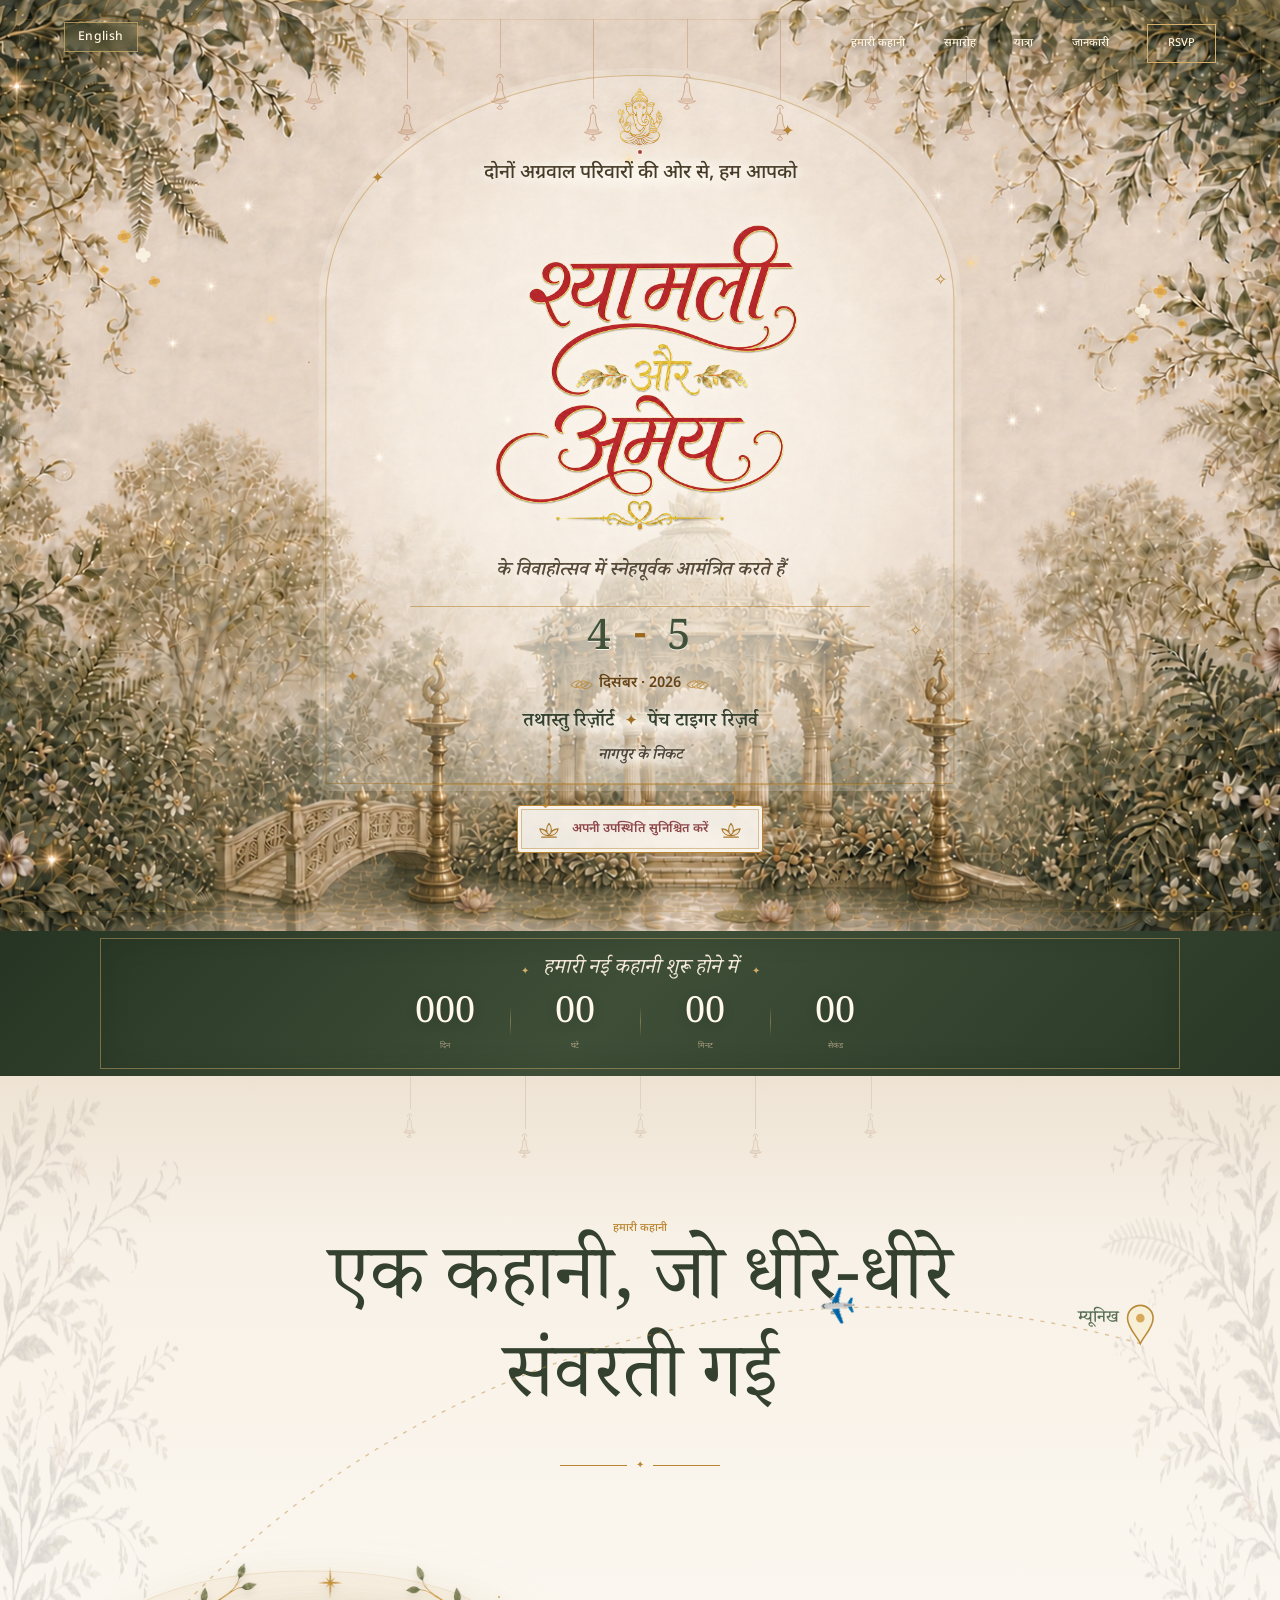
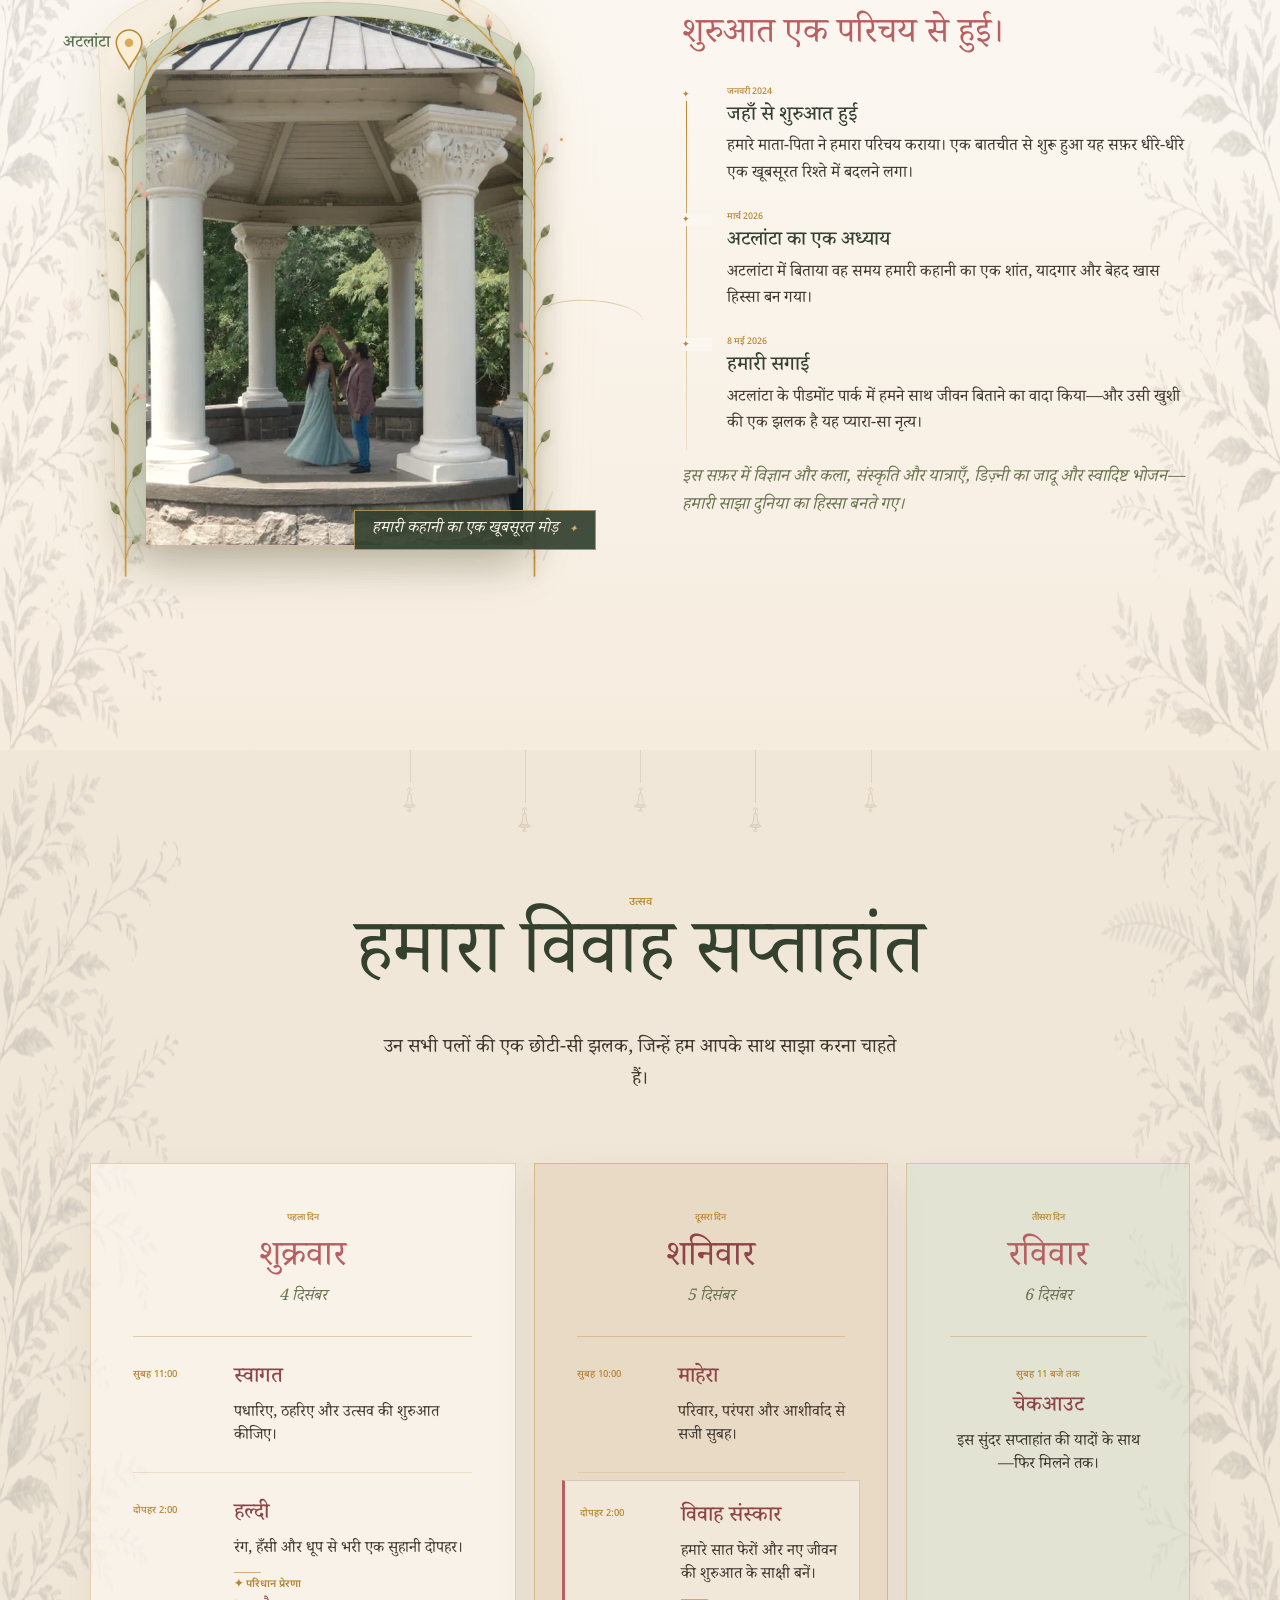
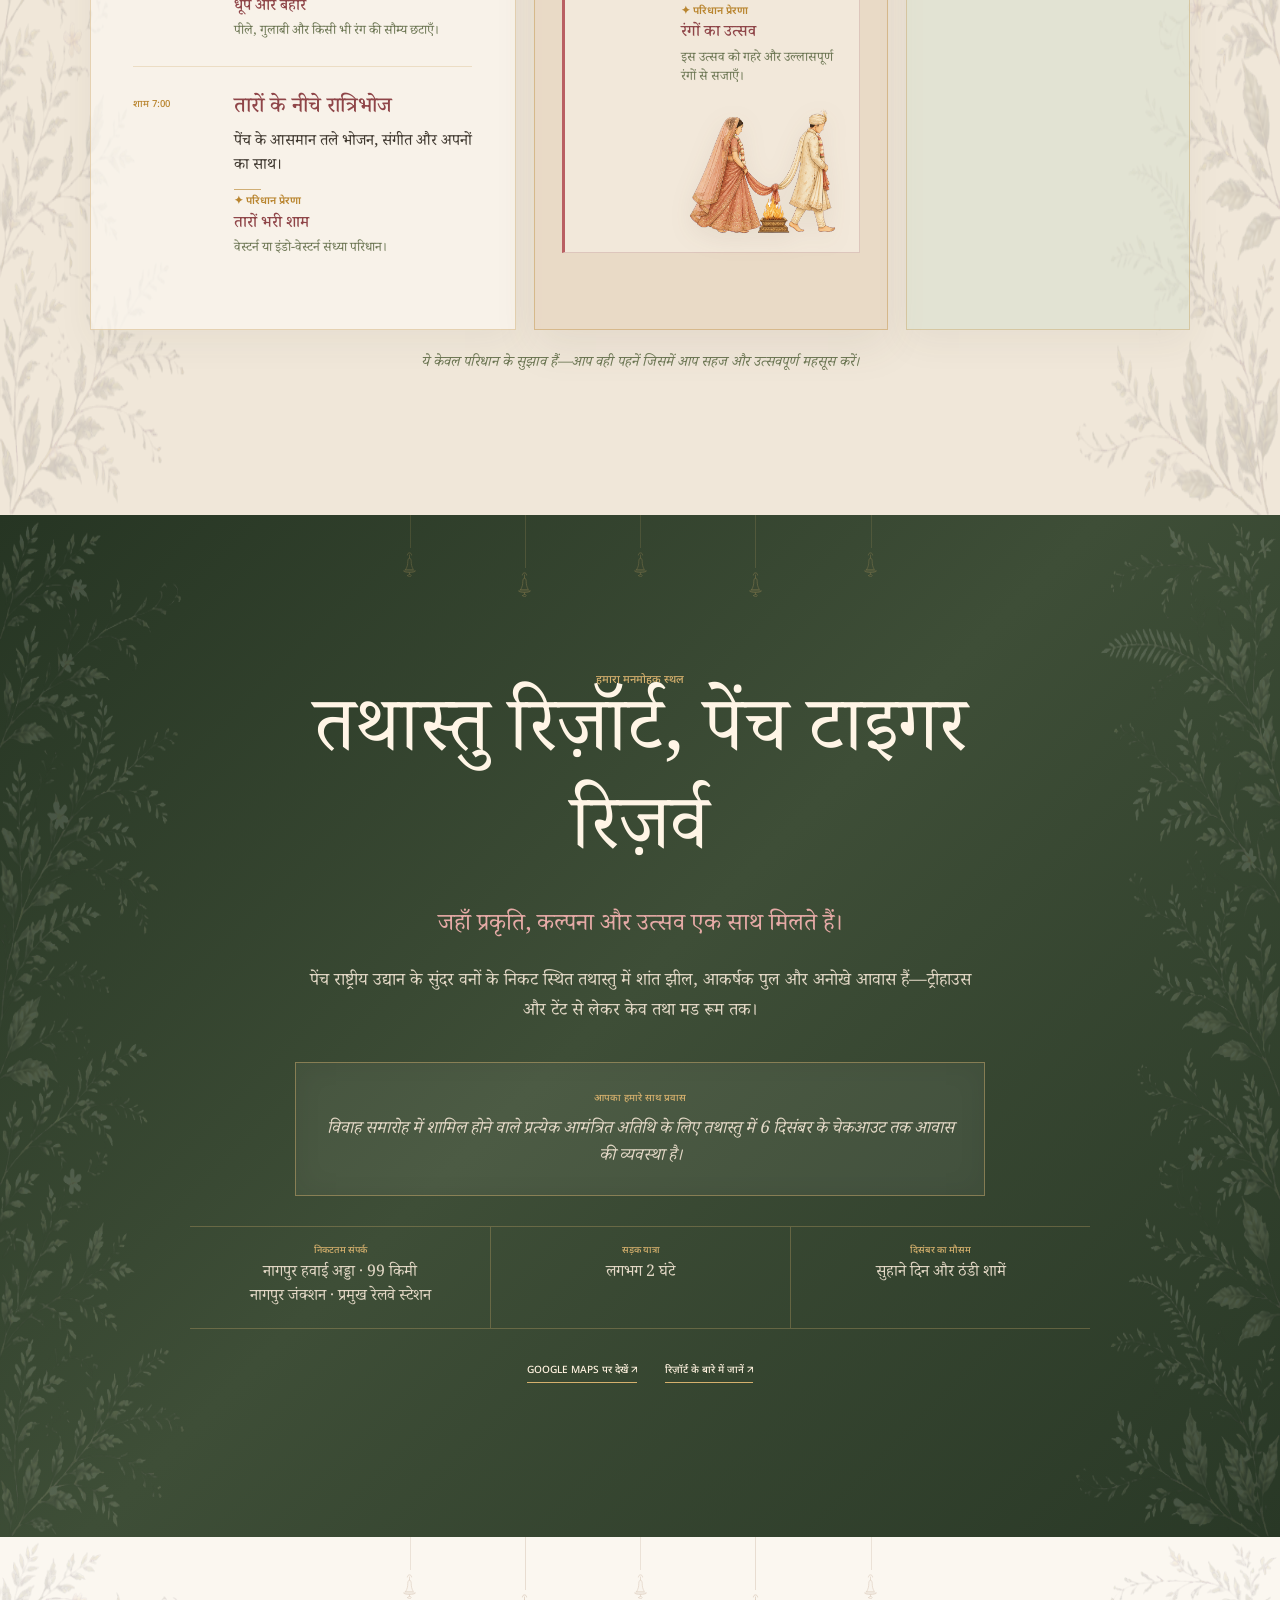
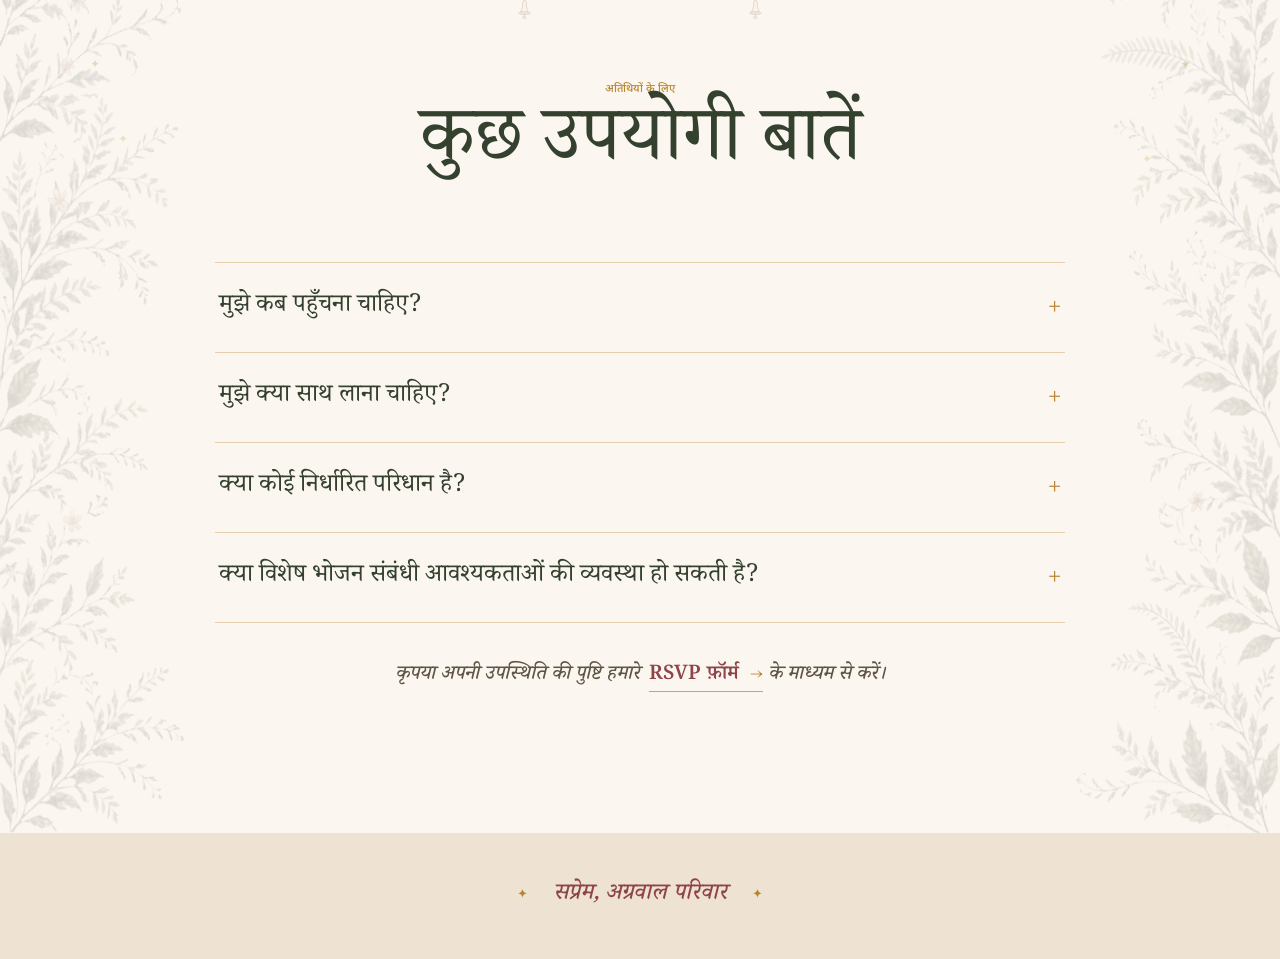
==== commit f6ca5c61: "Refine host blessings and flight timing" ====
--- a/hi/index.html
+++ b/hi/index.html
@@ -68,13 +68,13 @@
         <div class="story-flight" aria-hidden="true">
           <svg class="flight-route flight-route-desktop" viewBox="0 0 1100 620">
             <path class="flight-path" d="M1020 150 A900 900 0 0 0 70 455" />
-            <g class="flight-plane-emoji"><animateMotion dur="4.5s" begin="indefinite" fill="freeze" rotate="auto" path="M1020 150 A900 900 0 0 0 70 455" /><text x="-13" y="9" transform="rotate(45)">✈️</text></g>
+            <g class="flight-plane-emoji"><animateMotion dur="5.4s" begin="indefinite" fill="freeze" rotate="auto" path="M1020 150 A900 900 0 0 0 70 455" /><text x="-13" y="9" transform="rotate(45)">✈️</text></g>
             <g class="flight-pin" transform="translate(1020 150)"><path d="M0 0C-3-7-12-15-12-24A12 12 0 1 1 12-24C12-15 3-7 0 0Z" /><circle cy="-24" r="4" /><text x="-20" y="-20" text-anchor="end">म्यूनिख</text></g>
             <g class="flight-pin" transform="translate(70 455)"><path d="M0 0C-3-7-12-15-12-24A12 12 0 1 1 12-24C12-15 3-7 0 0Z" /><circle cy="-24" r="4" /><text x="-18" y="-20" text-anchor="end">अटलांटा</text></g>
           </svg>
           <svg class="flight-route flight-route-mobile" viewBox="0 0 400 720">
             <path class="flight-path" d="M372 145 A650 650 0 0 0 72 610" />
-            <g class="flight-plane-emoji"><animateMotion dur="4.5s" begin="indefinite" fill="freeze" rotate="auto" path="M372 145 A650 650 0 0 0 72 610" /><text x="-11" y="8" transform="rotate(45)">✈️</text></g>
+            <g class="flight-plane-emoji"><animateMotion dur="5.4s" begin="indefinite" fill="freeze" rotate="auto" path="M372 145 A650 650 0 0 0 72 610" /><text x="-11" y="8" transform="rotate(45)">✈️</text></g>
             <g class="flight-pin" transform="translate(372 145)"><path d="M0 0C-3-7-12-15-12-24A12 12 0 1 1 12-24C12-15 3-7 0 0Z" /><circle cy="-24" r="4" /><text x="-18" y="-20" text-anchor="end">म्यूनिख</text></g>
             <g class="flight-pin" transform="translate(72 610)"><path d="M0 0C-3-7-12-15-12-24A12 12 0 1 1 12-24C12-15 3-7 0 0Z" /><circle cy="-24" r="4" /><text x="-18" y="-20" text-anchor="end">अटलांटा</text></g>
           </svg>
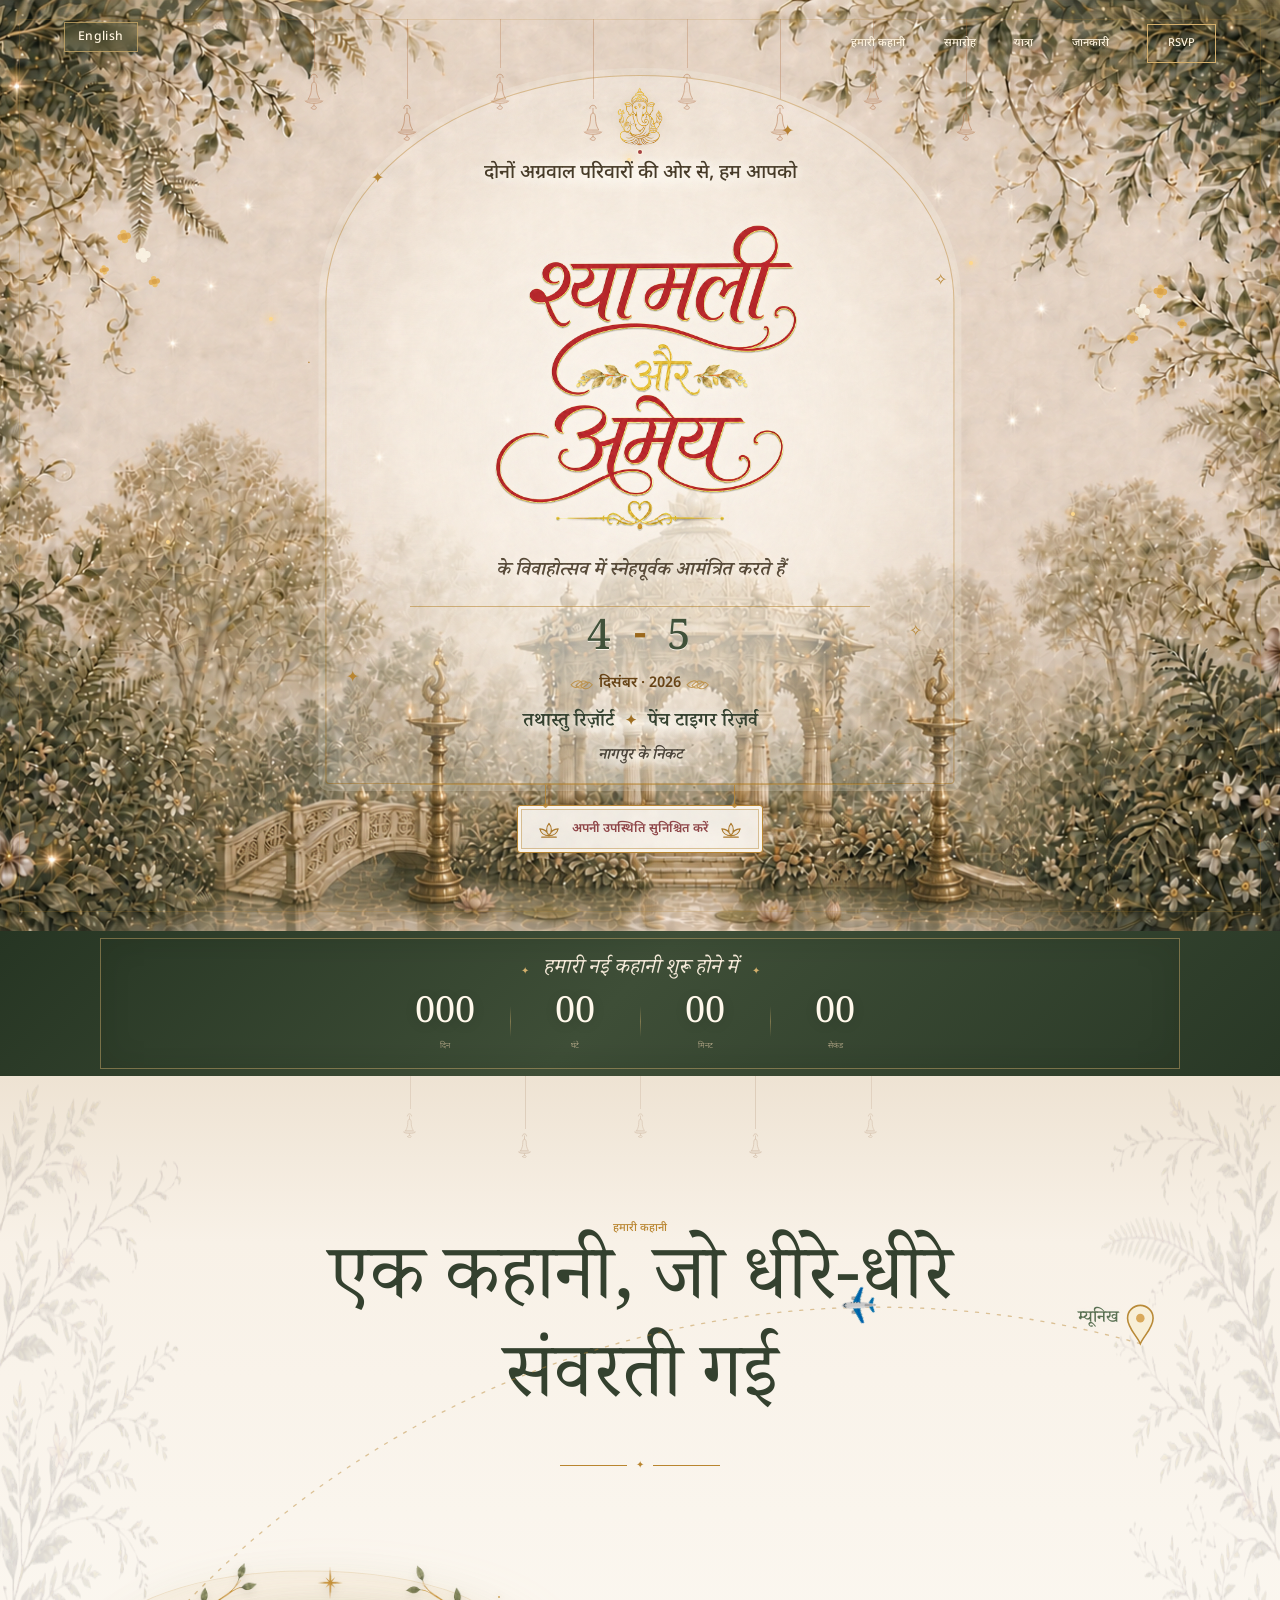
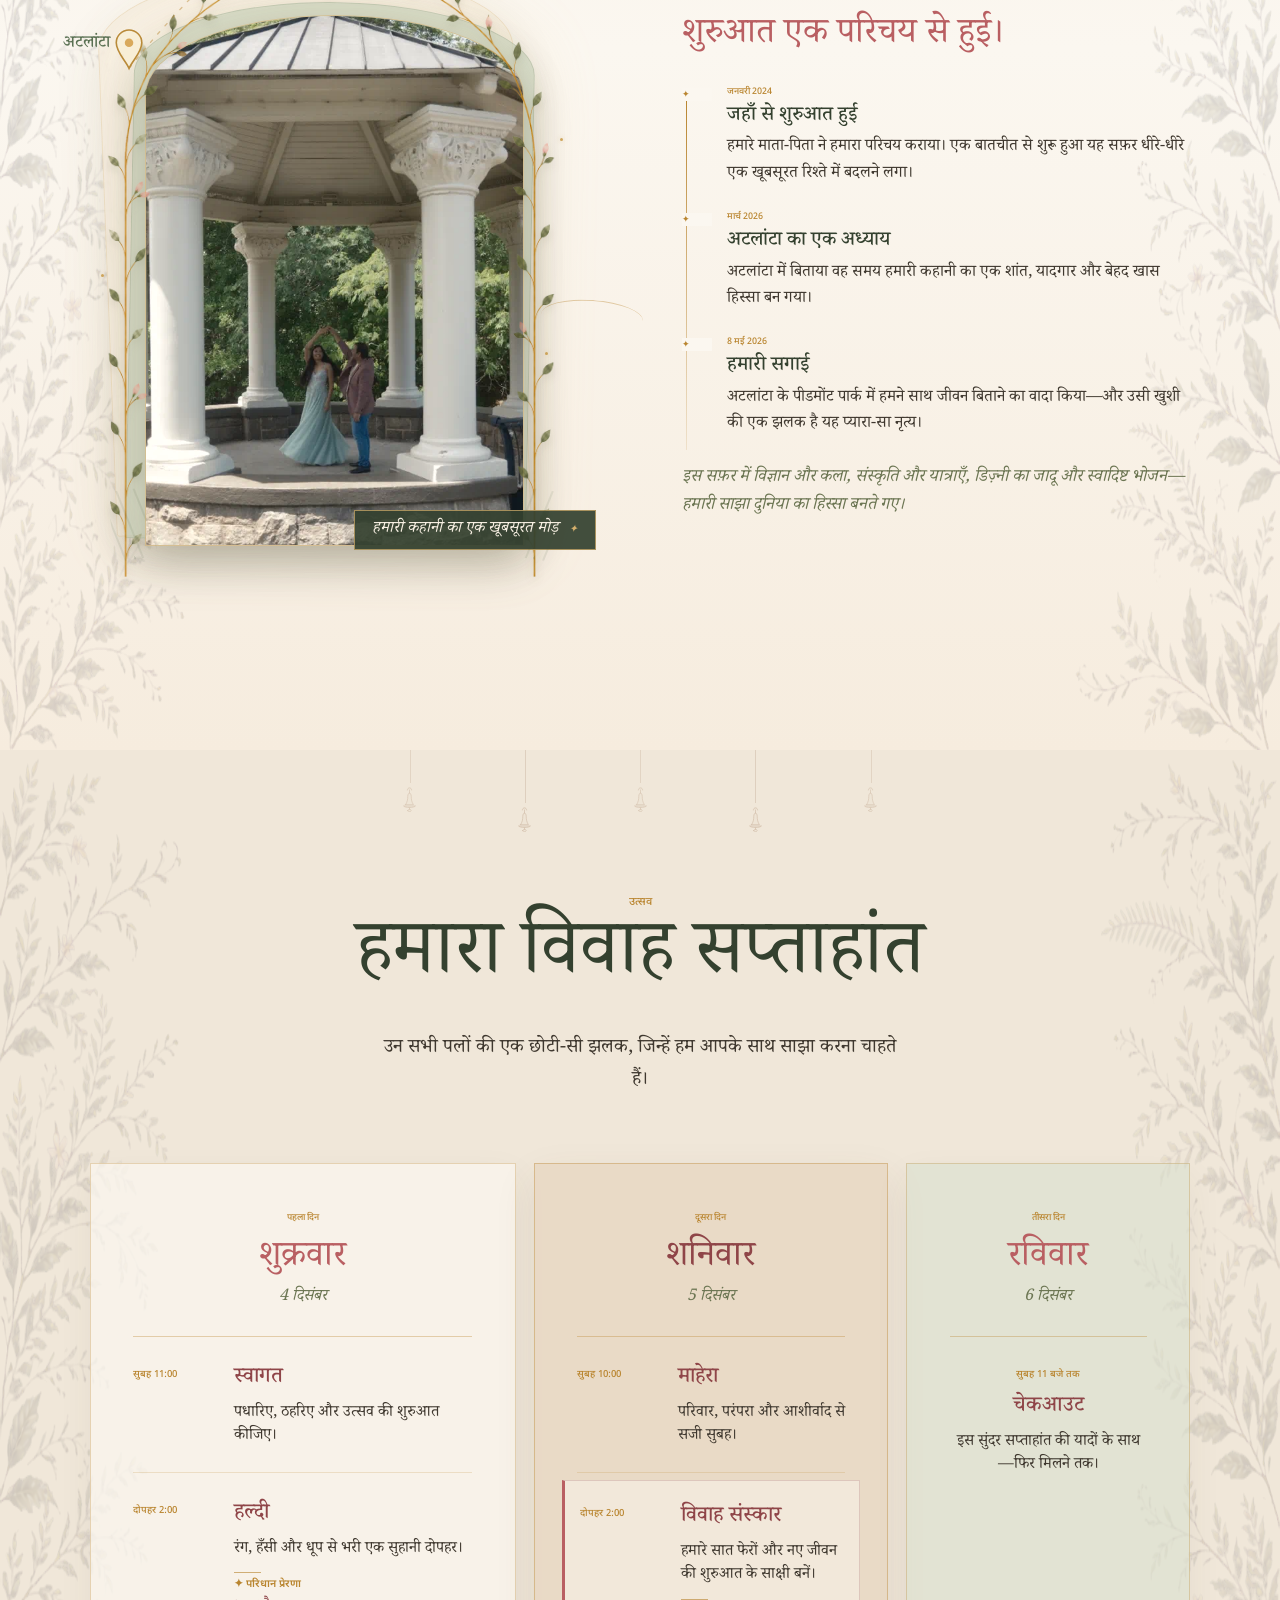
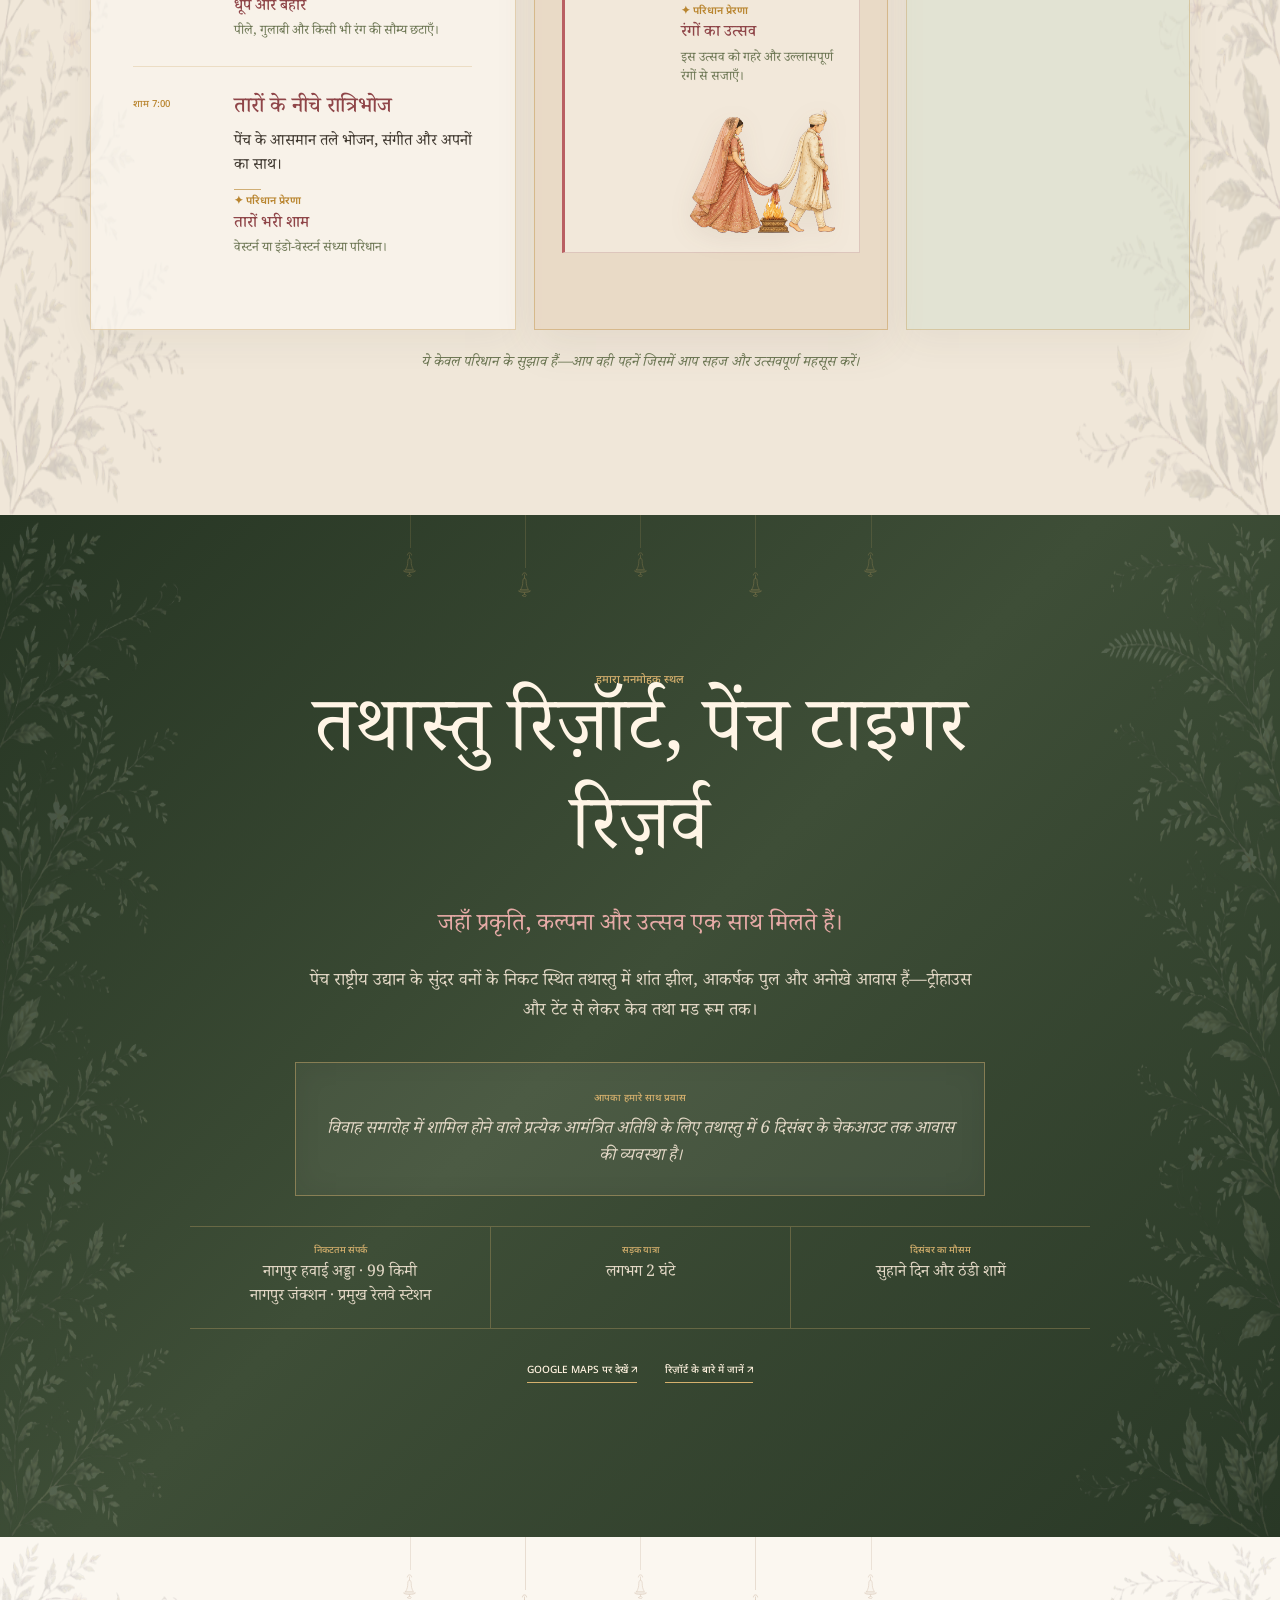
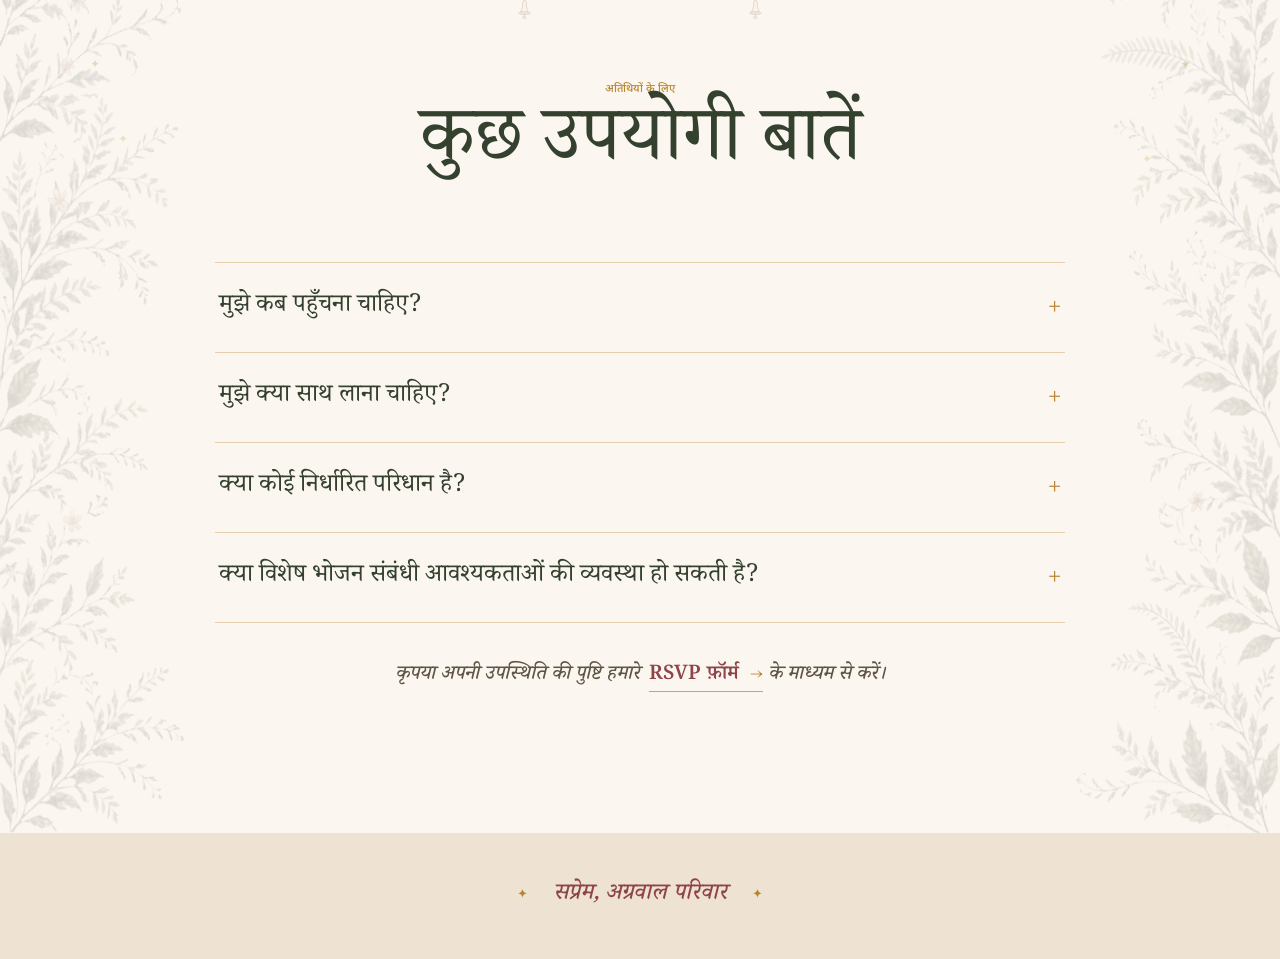
==== commit 66785827: "Expand hosted family invitation details" ====
--- a/hi/index.html
+++ b/hi/index.html
@@ -40,6 +40,7 @@
         </div>
         <div class="hero-copy reveal">
           <div class="ganesha-mark" aria-hidden="true"><img class="hero-ganesha" src="../ganesha-gold.png" alt="" /><i></i></div>
+          <div class="hero-invocations" id="hero-invocations" hidden></div>
           <p class="hero-blessing" id="hero-blessing" hidden></p>
           <p class="hero-kicker" id="hero-host-line">दोनों अग्रवाल परिवारों की ओर से, हम आपको</p>
           <h1 class="sr-only" id="hero-couple-name">श्यामली और अमेय</h1>
--- a/styles.css
+++ b/styles.css
@@ -95,6 +95,11 @@
 .hosted-invitation .hero { min-height: 100svh; }
 .hosted-invitation .hero-copy { padding-top: 76px; }
 .hosted-invitation .ganesha-mark { margin-bottom: 6px; }
+.hero-invocations { max-width: 560px; margin: 0 auto 5px; color: #795c30; font: 500 clamp(.72rem,.92vw,.84rem)/1.4 var(--serif); letter-spacing: .025em; text-shadow: 0 1px 7px rgba(255,251,243,.95); }
+.hero-invocation-line { display: block; }
+.hero-invocation-line + .hero-invocation-line { margin-top: 1px; font-size: .94em; }
+.hero-invocation-line i { display: inline-block; margin-inline: 7px; color: var(--gold); font: normal .72em/1 var(--serif); }
+body.hindi .hero-invocations { letter-spacing: 0; font-family: var(--serif); }
 .hosted-invitation .hero-kicker { max-width: 600px; padding-inline: 12px; text-transform: none; font: 500 clamp(.92rem,1.18vw,1.08rem)/1.42 var(--serif); letter-spacing: .015em; }
 .hero-host-primary { display: block; white-space: nowrap; }
 .hero-host-family { color: var(--rose-dark); font-size: 1.12em; font-weight: 600; }
@@ -103,6 +108,8 @@
 .hero-host-occasion::before, .hero-host-occasion::after { content: "✦"; margin: 0 10px; color: var(--gold); font-size: .42em; vertical-align: .28em; }
 .hosted-invitation .hero-wordmark { width: min(350px, 31vw); margin-block: -8px -12px; }
 .hosted-invitation .hero-invitation { font-size: clamp(.92rem,1.25vw,1.08rem); }
+.hero-partner-row { display: block; }
+.hero-partner-row + .hero-partner-row { margin-top: 3px; font-size: .92em; }
 .hosted-invitation .hero-details { margin-top: 14px; }
 .host-a .hero-blessing, .host-a .hero-kicker { transform: translateY(11px); }
 body.hindi.hosted-invitation .hero-blessing, body.hindi.hosted-invitation .hero-kicker, body.hindi.hosted-invitation .hero-invitation { letter-spacing: 0; }
@@ -282,7 +289,7 @@
 .host-a #footer-family-text, .host-s #footer-family-text { display: grid; gap: 5px; }
 .host-a .footer-invitation-heading, .host-s .footer-invitation-heading { color: var(--gold); text-transform: uppercase; font: normal 500 .58rem/1.3 var(--sans); letter-spacing: .18em; }
 .host-a .footer-invitation-line, .host-s .footer-invitation-line { display: block; white-space: nowrap; letter-spacing: .02em; }
-.host-a .footer-separator { display: inline-block; margin: 0 .62em; color: var(--gold); font: normal .52em/1 var(--serif); }
+.host-a .footer-separator, .host-s .footer-separator { display: inline-block; margin: 0 .62em; color: var(--gold); font: normal .52em/1 var(--serif); }
 body.hindi.host-a .footer-invitation-heading { text-transform: none; letter-spacing: 0; font-family: var(--sans); font-size: .72rem; }
 body.hindi.host-a .footer-invitation-line { letter-spacing: 0; }
 body.hindi.host-s .footer-invitation-heading { text-transform: none; letter-spacing: 0; font-family: var(--sans); font-size: .72rem; }
@@ -333,6 +340,8 @@
   .hosted-invitation .hero::before { height: 82%; top: 7%; }
   .hosted-invitation .hero-copy { padding: 58px 20px 50px; }
   .hosted-invitation .hero-blessing { max-width: 325px; margin-bottom: 5px; font-size: .86rem; line-height: 1.42; }
+  .host-s .ganesha-mark { margin-bottom: 4px; }
+  .host-s .hero-invocations { max-width: 330px; margin-bottom: 4px; font-size: .7rem; line-height: 1.35; }
   .hosted-invitation .hero-kicker { max-width: 335px; font-size: .92rem; line-height: 1.48; letter-spacing: 0; }
   .hosted-invitation .hero-host-primary { font-size: .88rem; }
   .hosted-invitation .hero-host-occasion { padding-inline: 4px; }
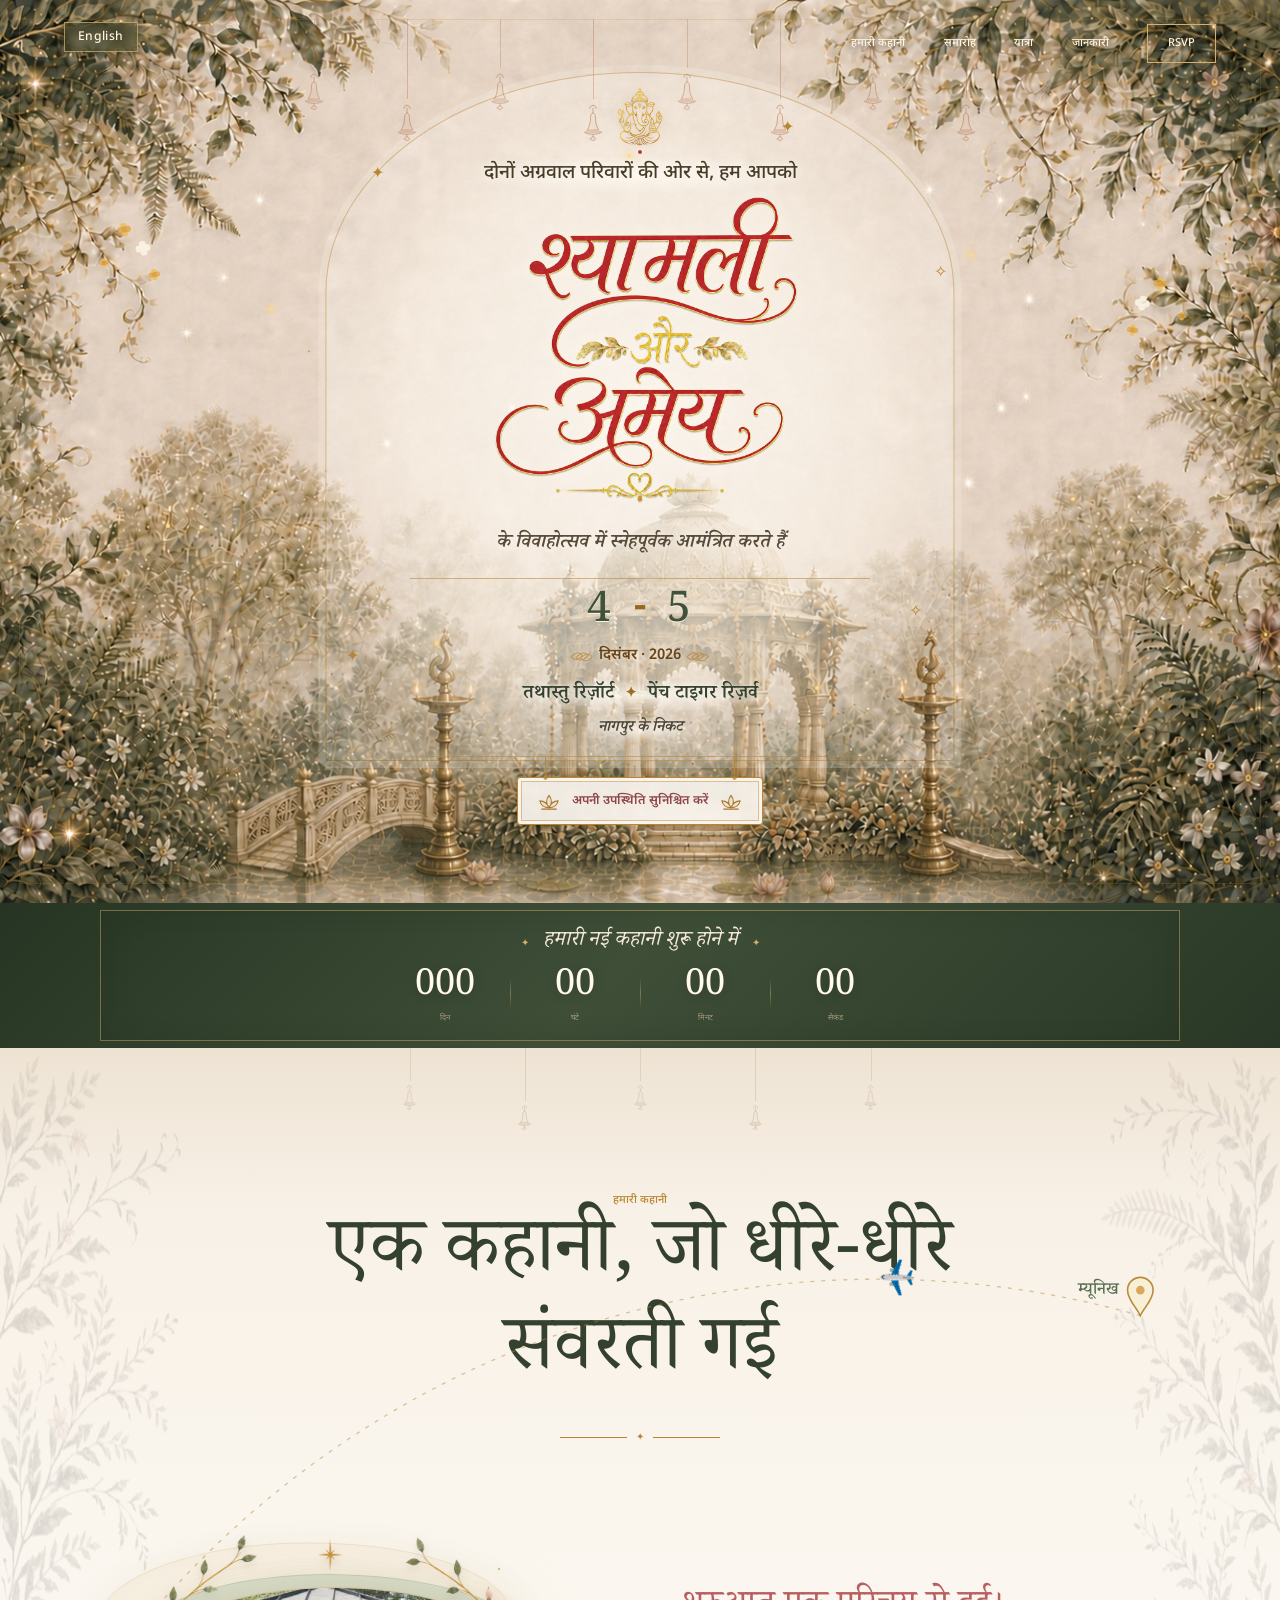
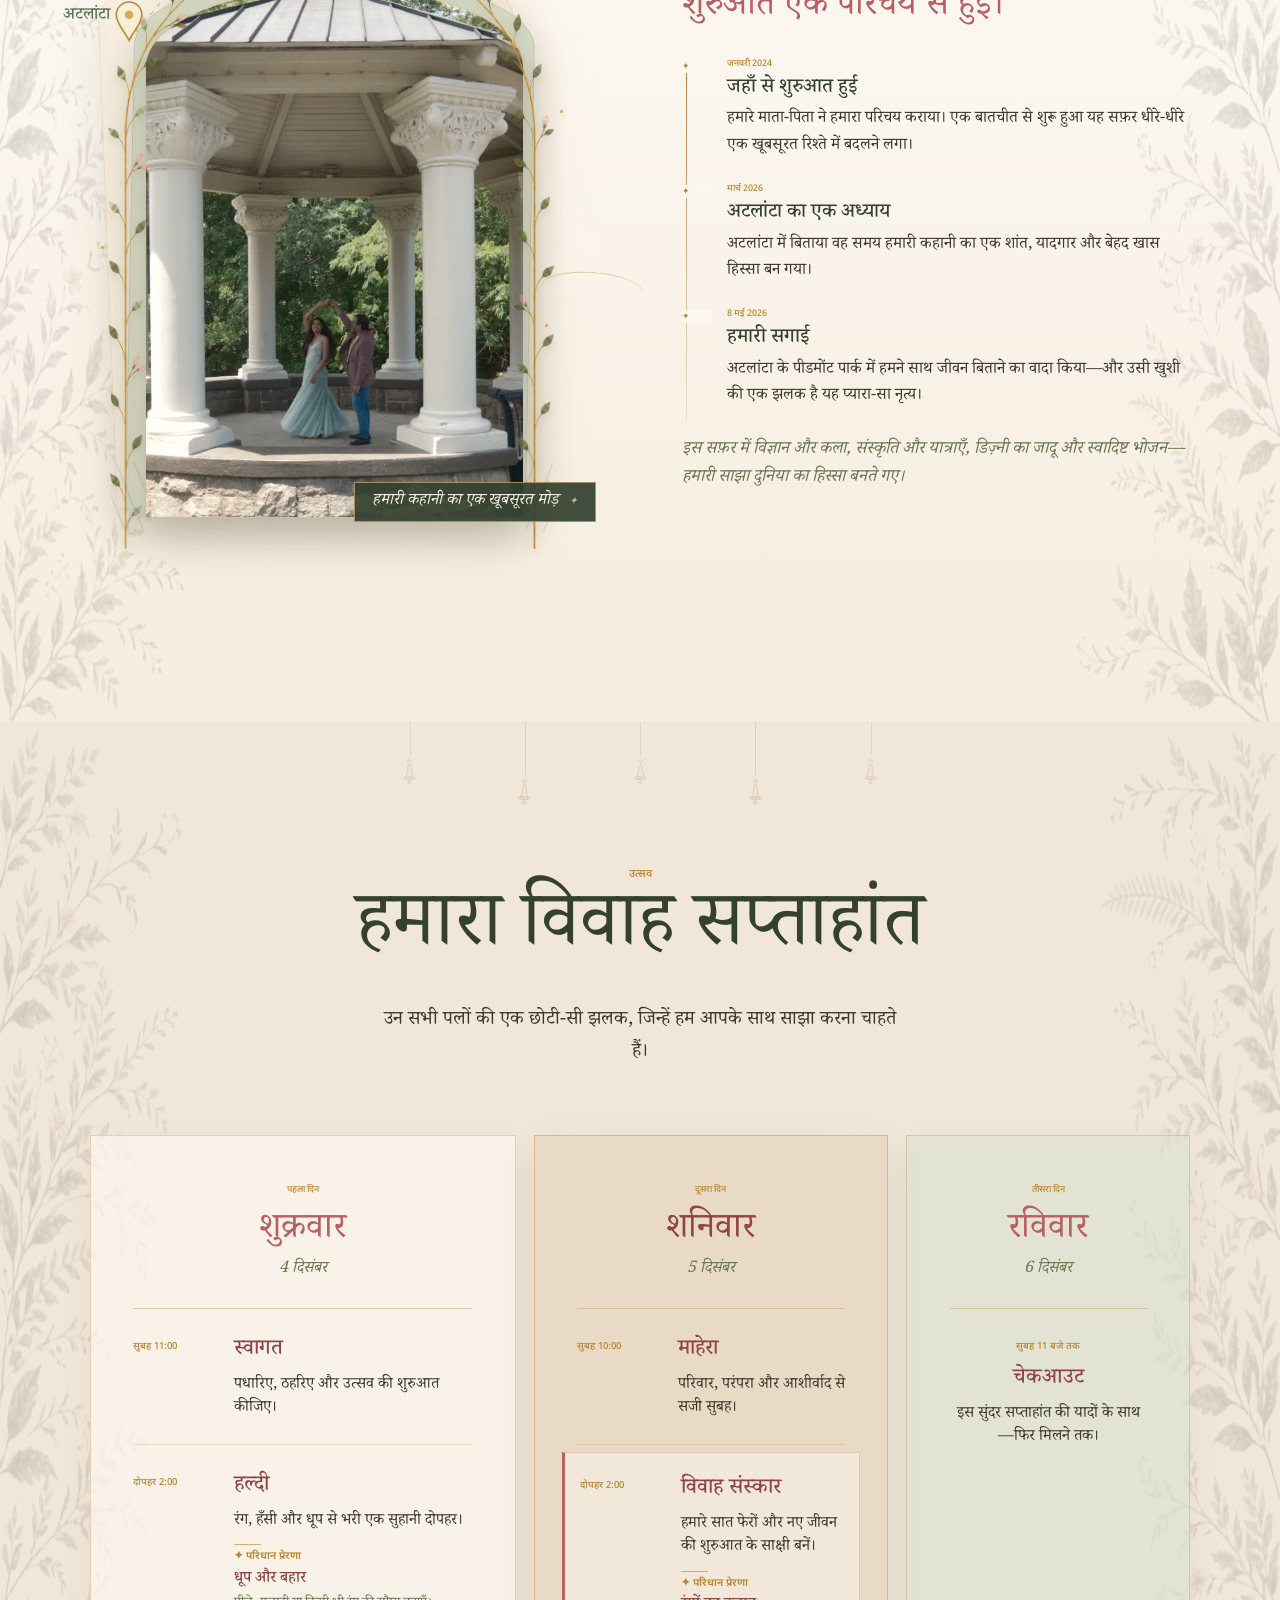
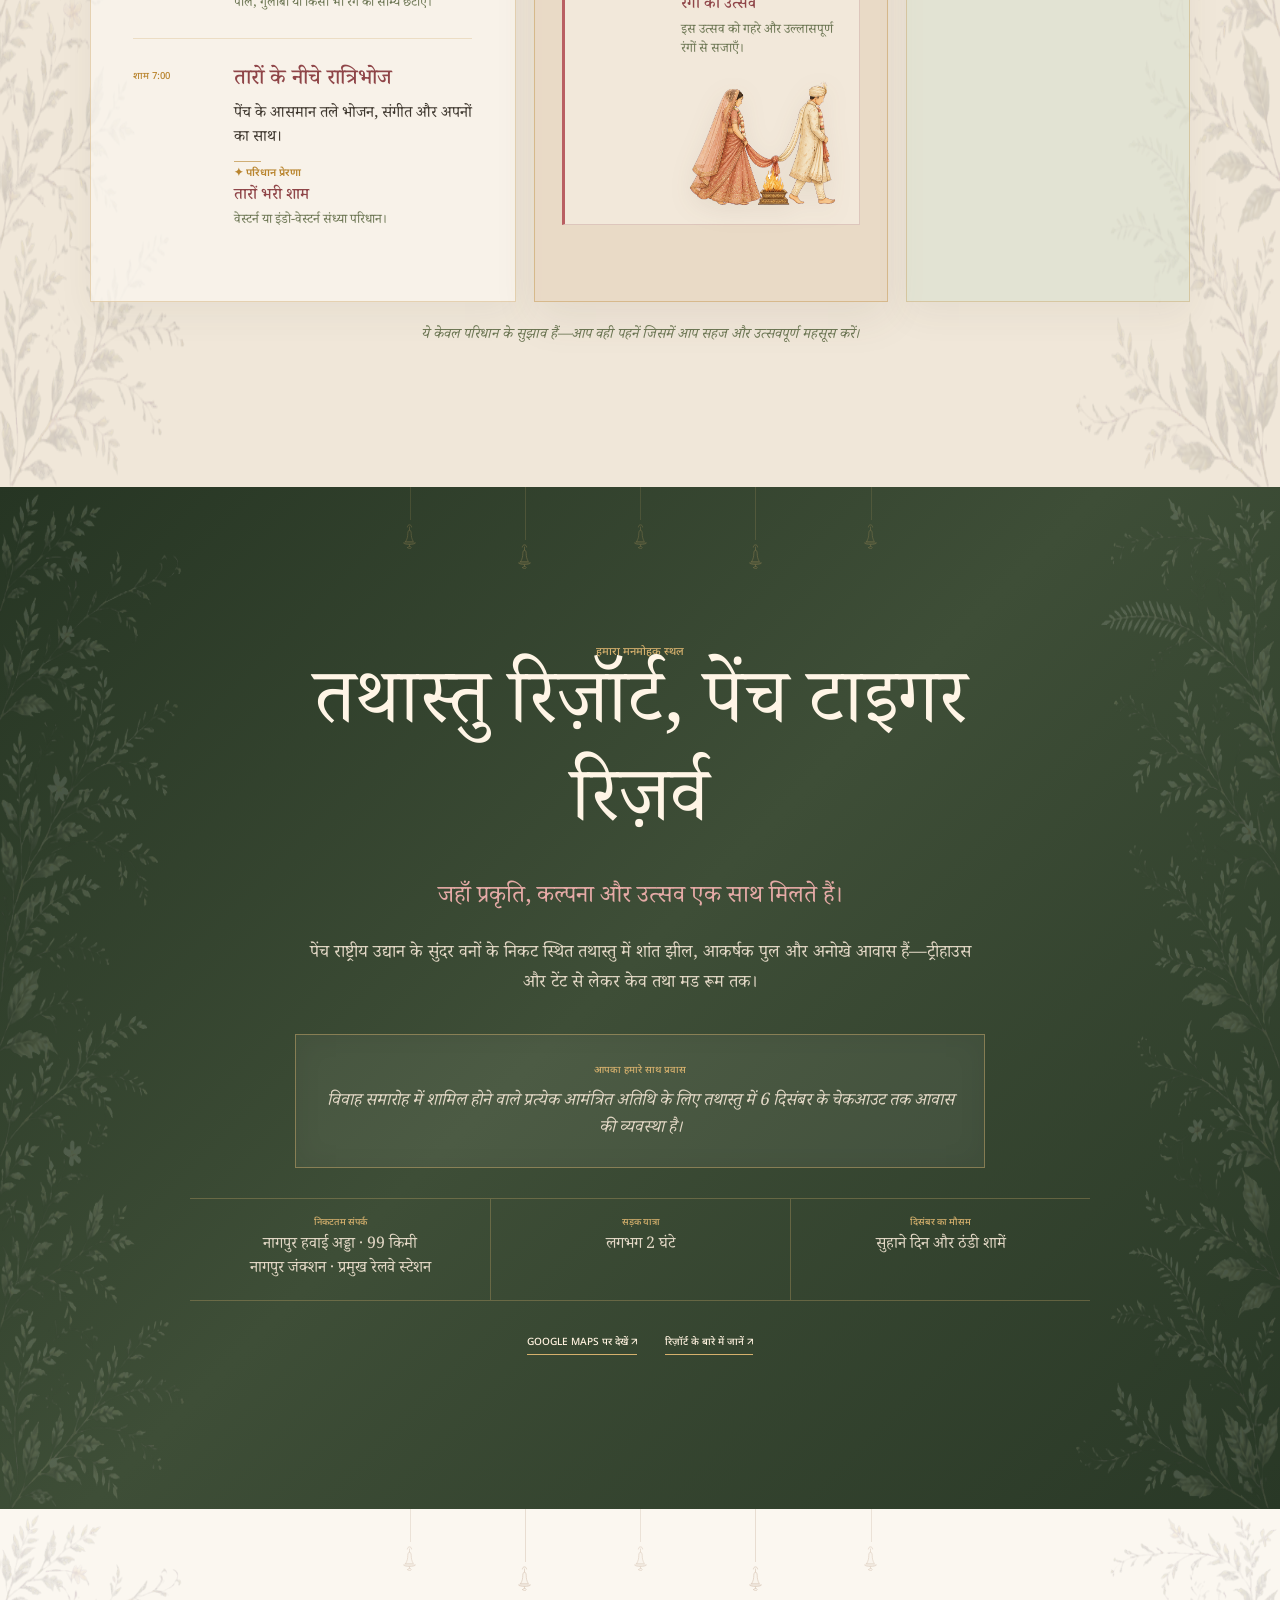
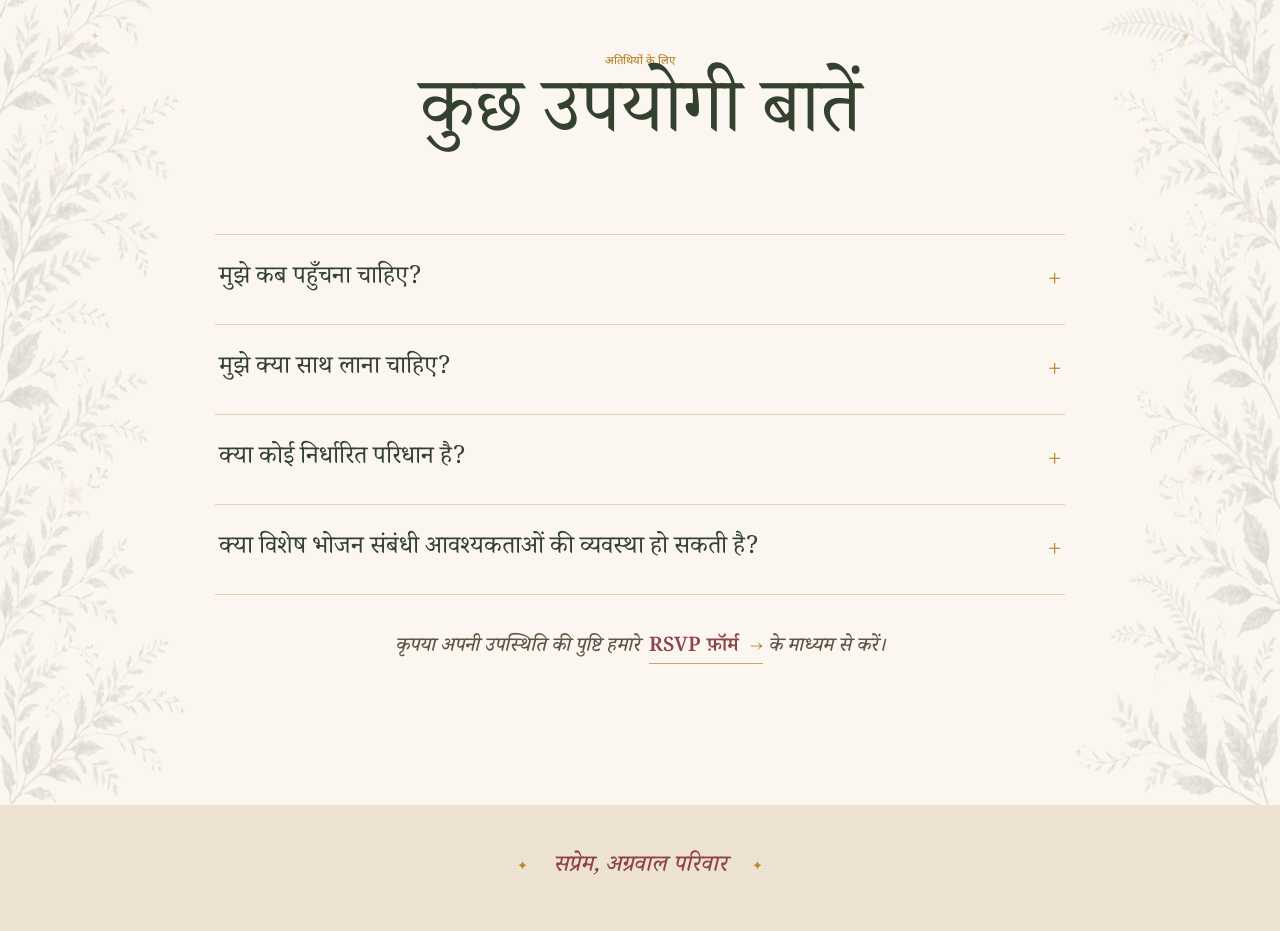
==== commit f201b98c: "Update invitation families and reception hosts" ====
--- a/hi/index.html
+++ b/hi/index.html
@@ -105,7 +105,7 @@
         <div class="section-canopy" aria-hidden="true"><div class="section-bells"><i><svg viewBox="0 0 44 58"><use href="#temple-bell" /></svg></i><i><svg viewBox="0 0 44 58"><use href="#temple-bell" /></svg></i><i><svg viewBox="0 0 44 58"><use href="#temple-bell" /></svg></i><i><svg viewBox="0 0 44 58"><use href="#temple-bell" /></svg></i><i><svg viewBox="0 0 44 58"><use href="#temple-bell" /></svg></i></div></div>
         <div class="section-heading reveal"><span class="kicker">उत्सव</span><h2>हमारा विवाह सप्ताहांत</h2><p>उन सभी पलों की एक छोटी-सी झलक, जिन्हें हम आपके साथ साझा करना चाहते हैं।</p></div>
         <div class="schedule-grid">
-          <article class="schedule-day reveal"><header><span>पहला दिन</span><h3>शुक्रवार</h3><p>4 दिसंबर</p></header><ol><li><time datetime="2026-12-04T11:00">सुबह 11:00</time><div><h4>स्वागत</h4><p>पधारिए, ठहरिए और उत्सव की शुरुआत कीजिए।</p></div></li><li><time datetime="2026-12-04T14:00">दोपहर 2:00</time><div><h4>हल्दी</h4><p>रंग, हँसी और धूप से भरी एक सुहानी दोपहर।</p><div class="attire-note"><span>✦ परिधान प्रेरणा</span><strong>धूप और बहार</strong><p>पीले, गुलाबी और किसी भी रंग की सौम्य छटाएँ।</p></div></div></li><li><time datetime="2026-12-04T19:00">शाम 7:00</time><div><h4>तारों के नीचे रात्रिभोज</h4><p>पेंच के आसमान तले भोजन, संगीत और अपनों का साथ।</p><div class="attire-note"><span>✦ परिधान प्रेरणा</span><strong>तारों भरी शाम</strong><p>वेस्टर्न या इंडो-वेस्टर्न संध्या परिधान।</p></div></div></li></ol></article>
+          <article class="schedule-day reveal"><header><span>पहला दिन</span><h3>शुक्रवार</h3><p>4 दिसंबर</p></header><ol><li><time datetime="2026-12-04T11:00">सुबह 11:00</time><div><h4>स्वागत</h4><p>पधारिए, ठहरिए और उत्सव की शुरुआत कीजिए।</p></div></li><li><time datetime="2026-12-04T14:00">दोपहर 2:00</time><div><h4>हल्दी</h4><p>रंग, हँसी और धूप से भरी एक सुहानी दोपहर।</p><div class="attire-note"><span>✦ परिधान प्रेरणा</span><strong>धूप और बहार</strong><p>पीले, गुलाबी या किसी भी रंग की सौम्य छटाएँ।</p></div></div></li><li><time datetime="2026-12-04T19:00">शाम 7:00</time><div><h4>तारों के नीचे रात्रिभोज</h4><p>पेंच के आसमान तले भोजन, संगीत और अपनों का साथ।</p><div class="attire-note"><span>✦ परिधान प्रेरणा</span><strong>तारों भरी शाम</strong><p>वेस्टर्न या इंडो-वेस्टर्न संध्या परिधान।</p></div></div></li></ol></article>
           <article class="schedule-day featured reveal"><header><span>दूसरा दिन</span><h3>शनिवार</h3><p>5 दिसंबर</p></header><ol><li><time datetime="2026-12-05T10:00">सुबह 10:00</time><div><h4>माहेरा</h4><p>परिवार, परंपरा और आशीर्वाद से सजी सुबह।</p></div></li><li><time datetime="2026-12-05T14:00">दोपहर 2:00</time><div><h4>विवाह संस्कार</h4><p>हमारे सात फेरों और नए जीवन की शुरुआत के साक्षी बनें।</p><div class="attire-note"><span>✦ परिधान प्रेरणा</span><strong>रंगों का उत्सव</strong><p>इस उत्सव को गहरे और उल्लासपूर्ण रंगों से सजाएँ।</p></div><img class="ceremony-art" src="../pheras-clipart.png" alt="" aria-hidden="true" loading="lazy" /></div></li></ol></article>
           <article class="schedule-day departure reveal"><header><span>तीसरा दिन</span><h3>रविवार</h3><p>6 दिसंबर</p></header><ol><li><time datetime="2026-12-06T11:00">सुबह 11 बजे तक</time><div><h4>चेकआउट</h4><p>इस सुंदर सप्ताहांत की यादों के साथ—फिर मिलने तक।</p></div></li></ol></article>
         </div>
--- a/styles.css
+++ b/styles.css
@@ -88,9 +88,9 @@
 .ganesha-mark > i { position: absolute; left: 50%; bottom: -7px; width: 4px; height: 4px; border-radius: 50%; background: #a63f3f; box-shadow: 0 0 0 1px rgba(255,244,221,.75); transform: translateX(-50%); }
 .eyebrow, .kicker { margin: 0 0 22px; color: var(--gold); text-transform: uppercase; letter-spacing: .32em; font-size: .69rem; font-weight: 500; }
 .hero-kicker { width: fit-content; margin: 0 auto; padding: 3px 18px; color: #463a27; background: radial-gradient(ellipse at center, rgba(255,251,243,.78), rgba(255,251,243,0) 75%); text-transform: uppercase; font: 500 clamp(.69rem, .9vw, .8rem)/1.4 var(--sans); letter-spacing: .29em; text-shadow: 0 1px 8px #fffaf0; }
-.hero-blessing { max-width: 520px; margin: 0 auto 7px; color: #9a6c27; font: italic 500 clamp(.86rem,1.15vw,1rem)/1.35 var(--serif); letter-spacing: .035em; text-shadow: 0 1px 8px rgba(255,251,243,.95); }
+.hero-blessing { max-width: 520px; margin: 0 auto 7px; color: #76511f; font: italic 600 clamp(.86rem,1.15vw,1rem)/1.35 var(--serif); letter-spacing: .035em; text-shadow: 0 1px 7px rgba(255,251,243,.98), 0 0 12px rgba(255,248,232,.72); }
 .hero-wordmark { width: min(410px, 37vw); margin: -1px auto -15px; filter: drop-shadow(0 3px 9px rgba(255,251,241,.7)); }
-body.hindi .hero-wordmark-hindi { width: min(390px, 35vw); margin-block: -18px -6px; }
+body.hindi .hero-wordmark-hindi { width: min(390px, 35vw); margin-block: -46px -6px; }
 .hero-invitation { margin: 0; color: #584a38; font: italic 600 clamp(1.03rem, 1.5vw, 1.26rem)/1.3 var(--serif); letter-spacing: .035em; text-shadow: 0 1px 8px rgba(255,251,243,.95); }
 .hosted-invitation .hero { min-height: 100svh; }
 .hosted-invitation .hero-copy { padding-top: 76px; }
@@ -116,7 +116,7 @@
 body.hindi.hosted-invitation .hero-kicker { font-family: var(--serif); font-size: clamp(.95rem,1.25vw,1.12rem); line-height: 1.65; }
 body.hindi.hosted-invitation .hero-host-family, body.hindi.hosted-invitation .hero-host-invitation, body.hindi.hosted-invitation .hero-host-occasion { letter-spacing: 0; }
 body.hindi.hosted-invitation .hero-host-invitation { font-style: normal; }
-body.hindi.hosted-invitation .hero-wordmark-hindi { width: min(350px,31vw); margin-block: -10px -9px; }
+body.hindi.hosted-invitation .hero-wordmark-hindi { width: min(350px,31vw); margin-block: -38px -9px; }
 body.hindi.hosted-invitation .hero-invitation { line-height: 1.55; }
 .hero-details { width: min(460px, 92%); margin: 18px auto 20px; padding: 15px 0 14px; border-top: 1px solid rgba(185,133,47,.55); border-bottom: 1px solid rgba(185,133,47,.55); }
 .date { margin: 0; color: var(--forest); text-transform: uppercase; }
@@ -288,6 +288,7 @@
 .footer-family i { color: var(--gold); font: normal .58em/1 var(--serif); }
 .host-a #footer-family-text, .host-s #footer-family-text { display: grid; gap: 5px; }
 .host-a .footer-invitation-heading, .host-s .footer-invitation-heading { color: var(--gold); text-transform: uppercase; font: normal 500 .58rem/1.3 var(--sans); letter-spacing: .18em; }
+.host-a .footer-invitation-heading:not(:first-child), .host-s .footer-invitation-heading:not(:first-child) { margin-top: 7px; }
 .host-a .footer-invitation-line, .host-s .footer-invitation-line { display: block; white-space: nowrap; letter-spacing: .02em; }
 .host-a .footer-separator, .host-s .footer-separator { display: inline-block; margin: 0 .62em; color: var(--gold); font: normal .52em/1 var(--serif); }
 body.hindi.host-a .footer-invitation-heading { text-transform: none; letter-spacing: 0; font-family: var(--sans); font-size: .72rem; }
@@ -305,6 +306,7 @@
   .hosted-invitation .hero-blessing { margin-bottom: 4px; font-size: .82rem; }
   .hosted-invitation .hero-kicker { font-size: .9rem; line-height: 1.35; }
   .hosted-invitation .hero-wordmark, body.hindi.hosted-invitation .hero-wordmark-hindi { width: min(295px,36svh,27vw); margin-block: -10px -8px; }
+  body.hindi.hosted-invitation .hero-wordmark-hindi { margin-top: -32px; }
   .hosted-invitation .hero-invitation { font-size: .92rem; }
   .hosted-invitation .hero-details { margin-block: 10px 14px; padding-block: 10px; }
   .hosted-invitation .place { margin-top: 9px; }
@@ -334,12 +336,14 @@
   .ganesha-mark { margin-bottom: 8px; }
   .hero-kicker { max-width: 310px; font-size: .69rem; letter-spacing: .21em; }
   .hero-wordmark { width: min(70vw, 325px); margin-top: 0; margin-bottom: -11px; }
-  body.hindi .hero-wordmark-hindi { width: min(72vw, 330px); margin-block: -14px -3px; }
+  body.hindi .hero-wordmark-hindi { width: min(72vw, 330px); margin-block: -40px -3px; }
   .hero-invitation { max-width: 310px; margin-inline: auto; font-size: 1.06rem; letter-spacing: .02em; }
   .hosted-invitation .hero { min-height: 100svh; }
   .hosted-invitation .hero::before { height: 82%; top: 7%; }
   .hosted-invitation .hero-copy { padding: 58px 20px 50px; }
   .hosted-invitation .hero-blessing { max-width: 325px; margin-bottom: 5px; font-size: .86rem; line-height: 1.42; }
+  .hero-blessing-names { display: block; }
+  .hero-blessing-names::after { content: ","; }
   .host-s .ganesha-mark { margin-bottom: 4px; }
   .host-s .hero-invocations { max-width: 330px; margin-bottom: 4px; font-size: .7rem; line-height: 1.35; }
   .hosted-invitation .hero-kicker { max-width: 335px; font-size: .92rem; line-height: 1.48; letter-spacing: 0; }
@@ -352,7 +356,7 @@
   .host-a .hero-blessing, .host-a .hero-kicker { transform: translateY(8px); }
   body.hindi.hosted-invitation .hero-kicker { font-size: .94rem; line-height: 1.62; }
   body.hindi.hosted-invitation .hero-host-primary { font-size: .84rem; }
-  body.hindi.hosted-invitation .hero-wordmark-hindi { width: min(65vw, 298px); margin-block: -7px -6px; }
+  body.hindi.hosted-invitation .hero-wordmark-hindi { width: min(65vw, 298px); margin-block: -33px -6px; }
   .host-a .footer-family, .host-s .footer-family { gap: 10px; }
   .host-a .footer-invitation-line, .host-s .footer-invitation-line { font-size: clamp(.82rem,3.8vw,1rem); }
   .hero-details { width: min(330px, 90%); margin: 15px auto 18px; padding: 13px 0 12px; }
